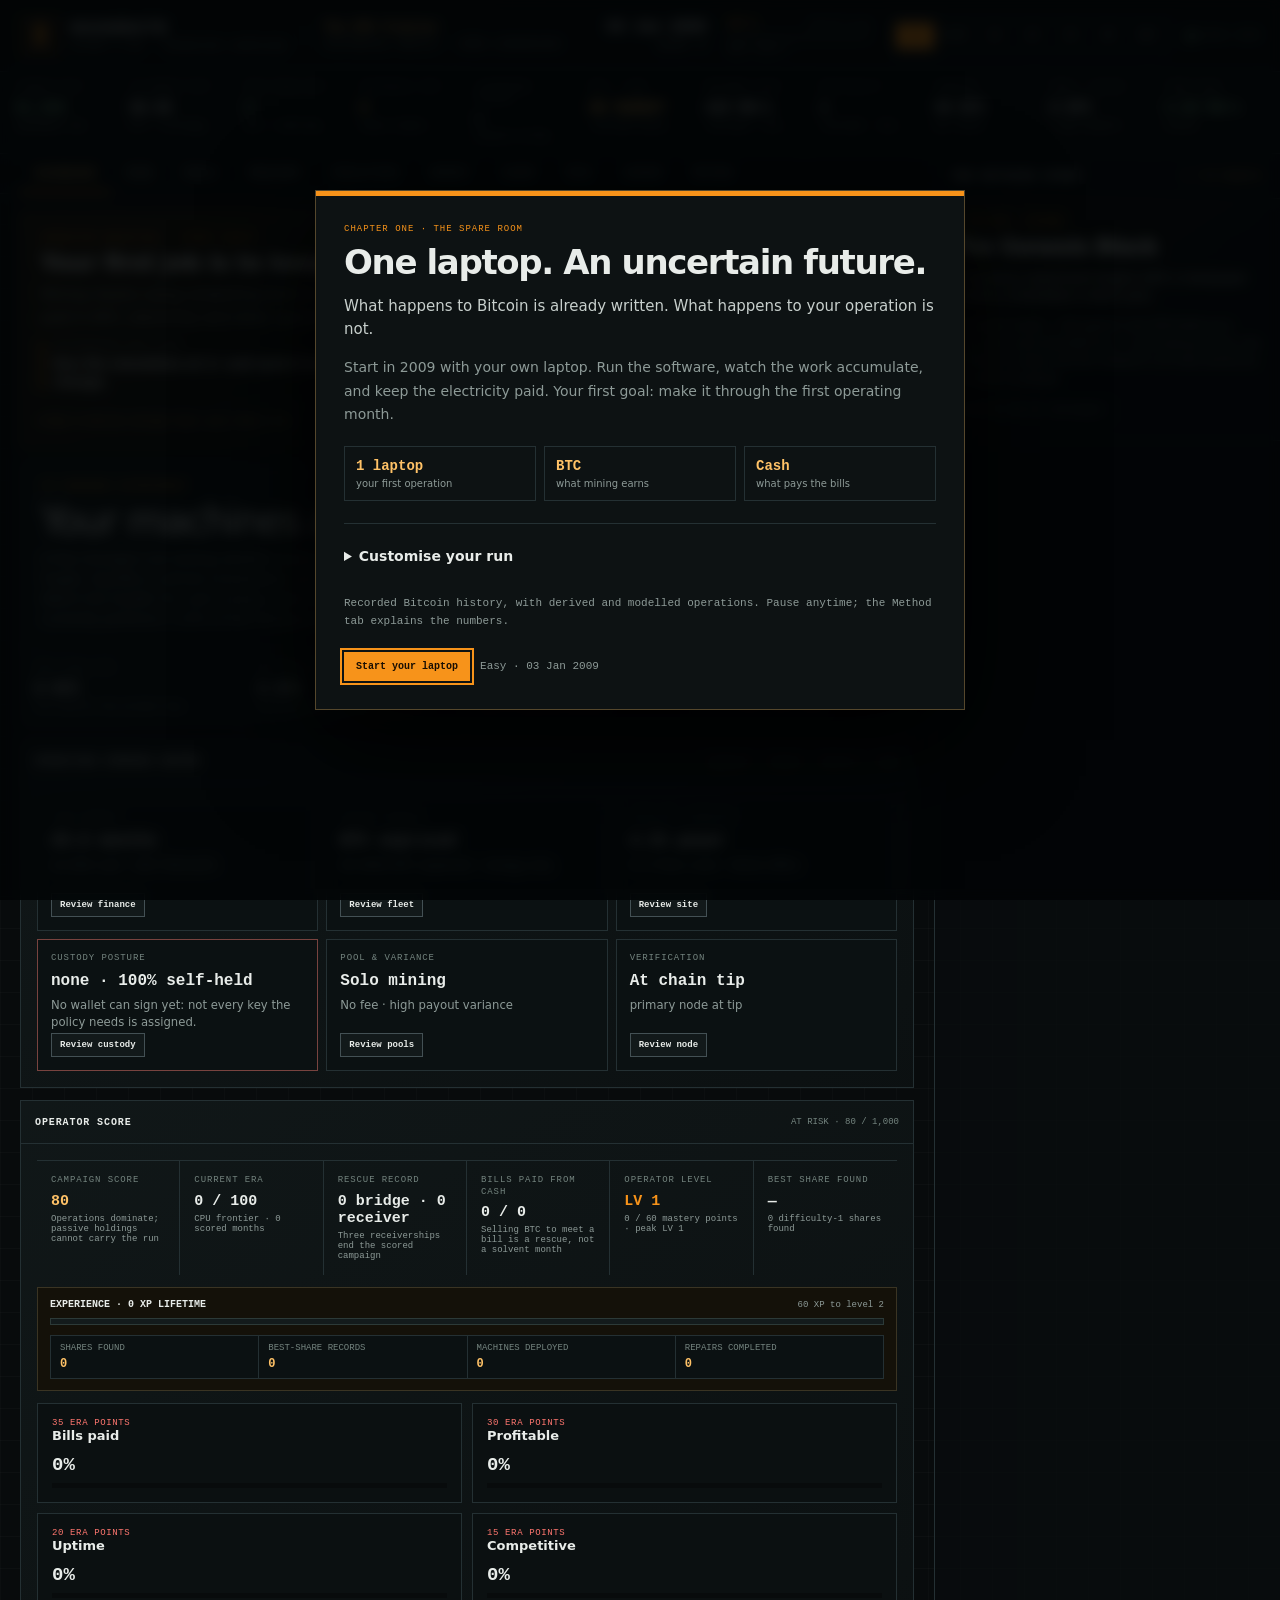
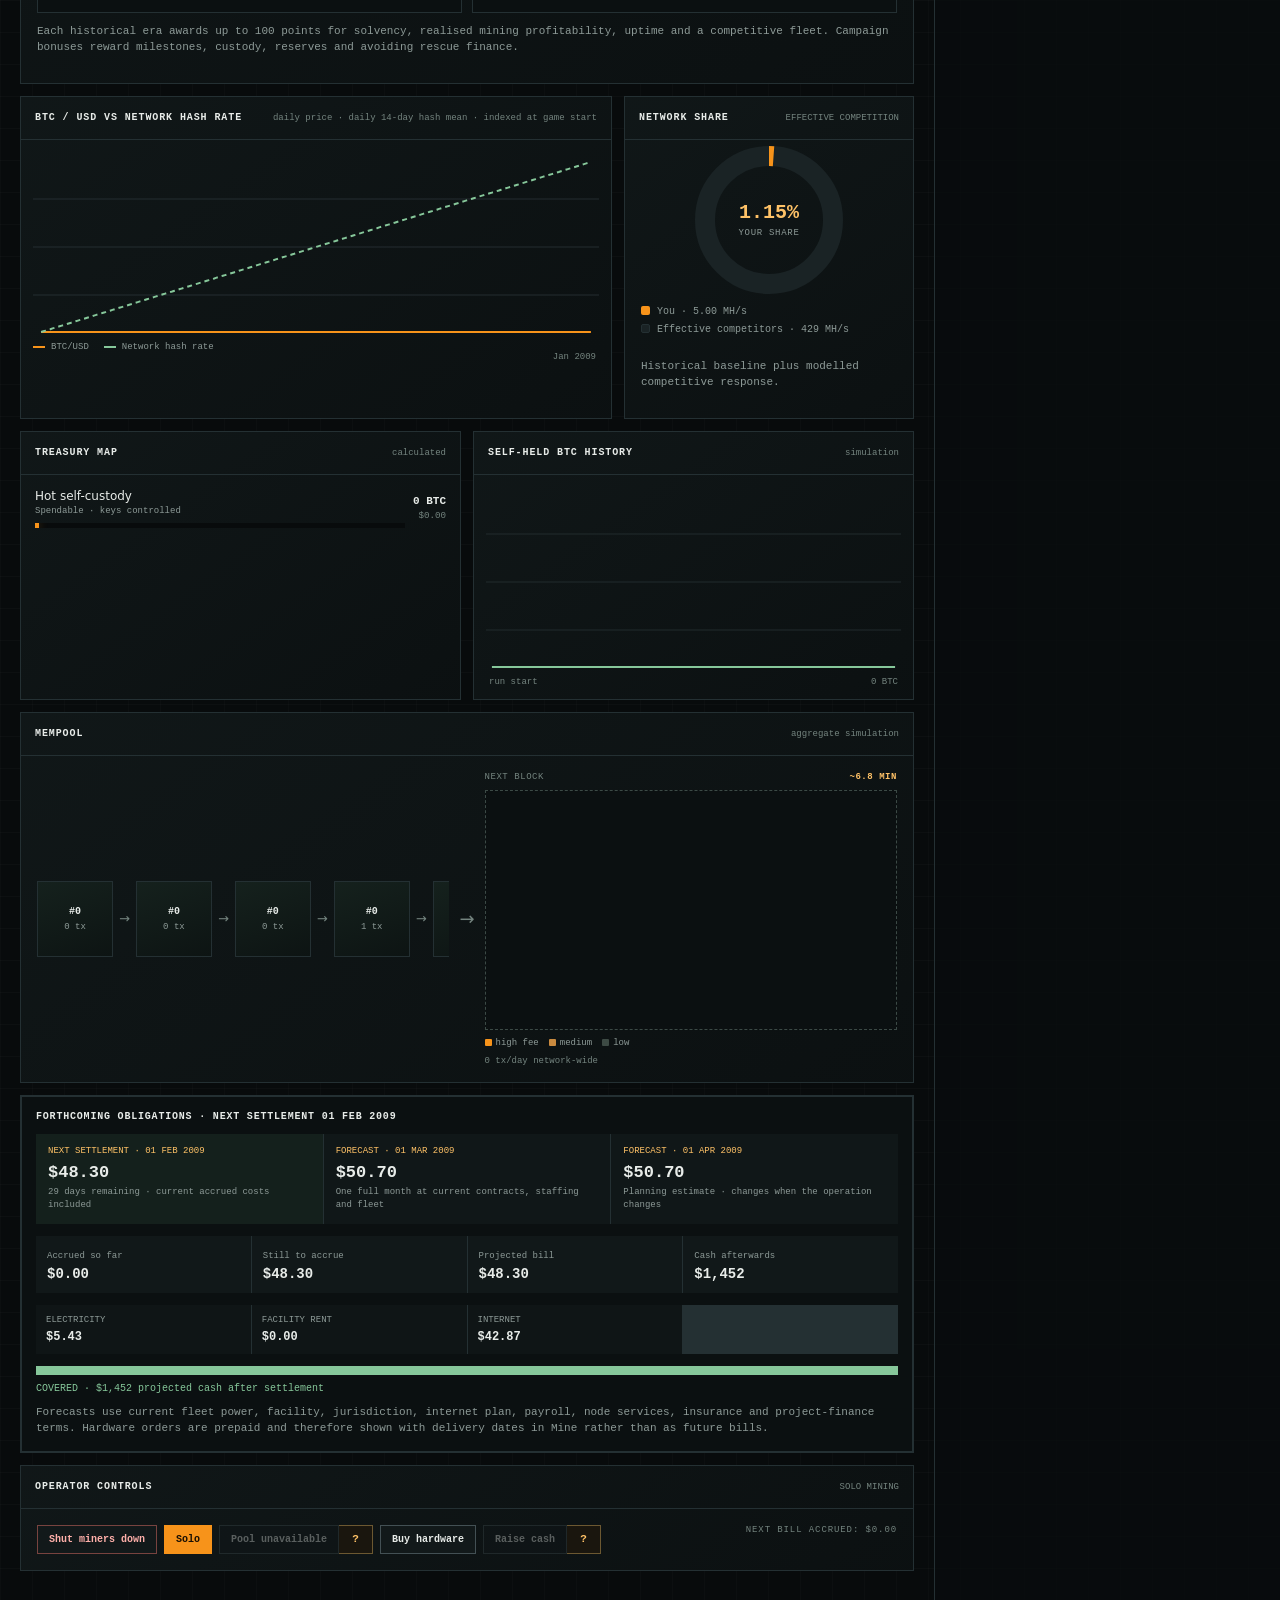
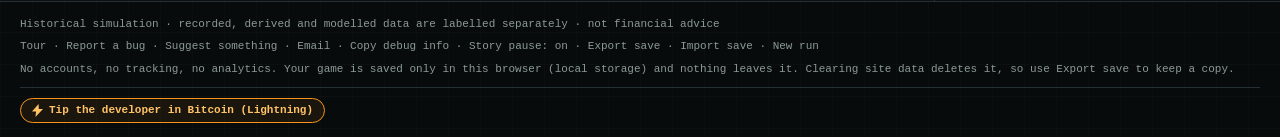
==== index.html @ 5e7b5d86 "A home office that looks like one in the 3D floor (2.28) The Home office is dressed as a spare room " ====
<!doctype html>
<html lang="en">
<head>
  <meta charset="utf-8">
  <meta name="viewport" content="width=device-width,initial-scale=1">
  <meta name="theme-color" content="#090c0d">
  <meta name="description" content="Hashrate Alpha 2.28: a game-first history of Bitcoin mining, markets, custody and geopolitics from the Genesis Block to today.">
  <link rel="icon" type="image/svg+xml" sizes="any" href="favicon.svg">
  <link rel="apple-touch-icon" href="apple-touch-icon.png">
  <meta property="og:type" content="website">
  <meta property="og:title" content="Hashrate: a game-first history of Bitcoin mining">
  <meta property="og:description" content="Run a mine from the Genesis Block to today, with recorded price, hash rate and difficulty. Free, in your browser, no account.">
  <meta property="og:url" content="https://mja1337.github.io/hashrate-game/">
  <meta property="og:image" content="https://mja1337.github.io/hashrate-game/og.png">
  <meta property="og:image:width" content="1200">
  <meta property="og:image:height" content="630">
  <meta name="twitter:card" content="summary_large_image">
  <title>Hashrate Alpha 2.28 — Genesis to Now</title>
  <link rel="stylesheet" href="src/styles/app.css?v=2.28">
</head>
<body>
  <div id="app"></div>
  <script src="src/app/recovery.js?v=2.28"></script>
  <script src="historical-data.js?v=2.28"></script>
  <script src="src/config/timeline.js?v=2.28"></script>
  <script src="src/data/network.js?v=2.28"></script>
  <script src="src/data/rivals.js?v=2.28"></script>
  <script src="src/data/hardware.js?v=2.28"></script>
  <script src="src/data/operations.js?v=2.28"></script>
  <script src="src/data/progression.js?v=2.28"></script>
  <script src="src/data/content.js?v=2.28"></script>
  <script src="src/data/events.js?v=2.28"></script>
  <script src="src/data/custody.js?v=2.28"></script>
  <script src="src/data/glossary.js?v=2.28"></script>
  <script src="src/engine/history.js?v=2.28"></script>
  <script src="src/engine/immersion.js?v=2.28"></script>
  <script src="src/engine/connectivity.js?v=2.28"></script>
  <script src="src/engine/thermal.js?v=2.28"></script>
  <script src="src/engine/fleet-ops.js?v=2.28"></script>
  <script src="src/engine/secondary.js?v=2.28"></script>
  <script src="src/engine/nodes.js?v=2.28"></script>
  <script src="src/engine/operator.js?v=2.28"></script>
  <script src="src/engine/render-queue.js?v=2.28"></script>
  <script src="src/engine/save-guard.js?v=2.28"></script>
  <script src="src/engine/simulation.js?v=2.28"></script>
  <script src="src/engine/event-effects.js?v=2.28"></script>
  <script src="src/engine/settlement.js?v=2.28"></script>
  <script src="src/engine/custody.js?v=2.28"></script>
  <script src="src/engine/payouts.js?v=2.28"></script>
  <script src="src/engine/signing.js?v=2.28"></script>
  <script src="src/engine/treasury.js?v=2.28"></script>
  <script src="src/engine/losses.js?v=2.28"></script>
  <script src="src/engine/places.js?v=2.28"></script>
  <script src="src/engine/hotkey.js?v=2.28"></script>
  <script src="src/engine/keyholders.js?v=2.28"></script>
  <script src="src/engine/credit.js?v=2.28"></script>
  <script src="src/engine/lending.js?v=2.28"></script>
  <script src="src/engine/facilities.js?v=2.28"></script>
  <script src="src/engine/maintenance.js?v=2.28"></script>
  <script src="src/engine/pools.js?v=2.28"></script>
  <script src="src/engine/actions.js?v=2.28"></script>
  <script src="src/ui/transaction-preview.js?v=2.28"></script>
  <script src="src/engine/recap.js?v=2.28"></script>
  <script src="src/ui/notify.js?v=2.28"></script>
  <script src="src/ui/presentation.js?v=2.28"></script>
  <script src="src/ui/art.js?v=2.28"></script>
  <script src="src/ui/disaster-art.js?v=2.28"></script>
  <script src="src/ui/tabs/dashboard.js?v=2.28"></script>
  <script src="src/ui/tabs/pools.js?v=2.28"></script>
  <script src="src/ui/tabs/mine.js?v=2.28"></script>
  <script src="src/ui/tabs/ledger.js?v=2.28"></script>
  <script src="src/ui/tabs/market.js?v=2.28"></script>
  <script src="src/ui/tabs/operations.js?v=2.28"></script>
  <script src="src/ui/tabs/treasury.js?v=2.28"></script>
  <script src="src/ui/tour.js?v=2.28"></script>
  <script src="src/ui/tabs/method-chapters-fleet.js?v=2.28"></script>
  <script src="src/ui/tabs/method-chapters.js?v=2.28"></script>
  <script src="src/ui/tabs/tech.js?v=2.28"></script>
  <script src="src/ui/tabs/method.js?v=2.28"></script>
  <script src="src/ui/enhance/repair-bench.js?v=2.28"></script>
  <script src="src/ui/enhance/mine-power.js?v=2.28"></script>
  <script src="src/ui/enhance/mine-market.js?v=2.28"></script>
  <script src="src/ui/enhance/servicing.js?v=2.28"></script>
  <script src="src/ui/enhance/price-chart.js?v=2.28"></script>
  <script src="src/ui/floor3d/mount.js?v=2.28"></script>
  <script src="src/ui/enhance/keys.js?v=2.28"></script>
  <script src="src/ui/enhance/custody.js?v=2.28"></script>
  <script src="src/ui/enhance/custody-order.js?v=2.28"></script>
  <script src="src/ui/enhance/treasury.js?v=2.28"></script>
  <script src="src/ui/enhance/settlement.js?v=2.28"></script>
  <script src="src/ui/enhance/places.js?v=2.28"></script>
  <script src="src/ui/enhance/people.js?v=2.28"></script>
  <script src="src/ui/enhance/hotkey.js?v=2.28"></script>
  <script src="src/ui/enhance/counterparties.js?v=2.28"></script>
  <script src="src/ui/enhance/operations.js?v=2.28"></script>
  <script src="src/ui/live.js?v=2.28"></script>
  <script src="src/ui/footer.js?v=2.28"></script>
  <script src="src/ui/render.js?v=2.28"></script>
  <script src="src/app/events.js?v=2.28"></script>
  <script src="src/app/bootstrap.js?v=2.28"></script>
</body>
</html>
---- src/styles/app.css ----
:root {
  --bg:#080b0c; --panel:#0d1213; --panel2:#111819; --line:#243033;
  --text:#e8ece9; --muted:#8d9a97; --dim:#74847f; --orange:#f7931a;
  --orange2:#ffc267; --green:#86c79a; --red:#ff766f; --blue:#77a9c9;
  --mono:ui-monospace,SFMono-Regular,Menlo,Monaco,Consolas,"Liberation Mono",monospace;
  --sans:Inter,ui-sans-serif,system-ui,-apple-system,BlinkMacSystemFont,"Segoe UI",sans-serif;
}
*{box-sizing:border-box} html{background:var(--bg);color:var(--text);scroll-behavior:smooth}
body{margin:0;min-width:320px;background:
  radial-gradient(circle at 18% -5%,rgba(247,147,26,.10),transparent 29rem),
  linear-gradient(rgba(255,255,255,.018) 1px,transparent 1px),
  linear-gradient(90deg,rgba(255,255,255,.014) 1px,transparent 1px),var(--bg);
  background-size:auto,32px 32px,32px 32px,auto;font-family:var(--sans);font-size:14px}
button,input,select{font:inherit} button{color:inherit} a{color:inherit}
button:focus-visible,a:focus-visible{outline:2px solid var(--orange);outline-offset:2px}
.app{min-height:100vh;display:flex;flex-direction:column}
.topbar{min-height:var(--topbar-h);padding:12px 20px;border-bottom:1px solid var(--line);display:flex;align-items:center;gap:18px;background:rgba(8,11,12,.94);position:sticky;top:0;z-index:20;backdrop-filter:blur(12px)}
.brand{display:flex;align-items:center;gap:11px;min-width:246px}.coin{width:40px;height:40px;border:1px solid #5d411f;background:#17120b;color:var(--orange);display:grid;place-items:center;font:700 25px var(--mono);box-shadow:inset 0 0 18px rgba(247,147,26,.1)}
.brand-name{font:700 17px/1 var(--mono);letter-spacing:.12em}.brand-sub{margin-top:5px;color:var(--muted);font:10px/1 var(--mono);letter-spacing:.12em;text-transform:uppercase}
.era-chip{border-left:1px solid var(--line);padding-left:18px;margin-right:auto}.era-chip strong{display:block;font:600 12px var(--mono);color:var(--orange2)}.era-chip span{display:block;color:var(--muted);font:10px var(--mono);margin-top:4px;text-transform:uppercase;letter-spacing:.08em}
.clock{font-family:var(--mono);text-align:right}.clock strong{display:block;font-size:15px}.clock span{font-size:10px;color:var(--muted)}
.speeds{display:flex;border:1px solid var(--line);padding:3px;background:#080b0c}.speed{border:0;background:transparent;padding:7px 9px;min-width:38px;color:var(--muted);font:600 10px var(--mono);cursor:pointer}.speed:hover{color:var(--text);background:#161d1e}.speed.active{background:var(--orange);color:#160d03}
.save-state{display:flex;align-items:center;gap:6px;color:var(--dim);font:10px var(--mono);white-space:nowrap}.save-dot{width:6px;height:6px;border-radius:50%;background:var(--green);box-shadow:0 0 8px var(--green)}
.save-state.save-failing{display:flex;color:var(--red);font-weight:700}.save-failing .save-dot{background:var(--red);box-shadow:0 0 8px var(--red)}
.mobile-menu-button,.mobile-pause-button,.mobile-nav{display:none}
.ticker{display:grid;grid-template-columns:repeat(14,minmax(115px,1fr));border-bottom:1px solid var(--line);background:#090d0e;overflow:auto}.tick{min-width:115px;overflow:hidden;padding:11px 15px;border-right:1px solid var(--line)}.tick:last-child{border:0}.label{font:9px/1.25 var(--mono);letter-spacing:.1em;text-transform:uppercase;color:var(--dim)}.value{margin-top:6px;overflow:hidden;text-overflow:ellipsis;font:600 14px/1.2 var(--mono);white-space:nowrap}.value.orange{color:var(--orange2)}.value.green{color:var(--green)}.value.dim{color:var(--dim)}.subvalue{margin-top:4px;overflow:hidden;text-overflow:ellipsis;white-space:nowrap;font:9px var(--mono);color:var(--muted)}
.status-banner{margin:14px 20px 0;border:1px solid #78433f;background:#211312;padding:11px 14px;display:flex;align-items:center;gap:12px;color:#ffd6d2}.status-banner strong{font:700 11px var(--mono);text-transform:uppercase}.status-banner span{color:#cfa5a1;font-size:12px}.status-banner .push{margin-left:auto}
.settlement-sale-banner,.forecast-warning-banner{border-color:#6d5024;background:#211a10;color:#ffe2b8}.settlement-sale-banner span{color:#d3ac78}
.exposure-warning-banner{border-color:#8a6420;background:#241c0d;color:#ffdca8}.exposure-warning-banner span{color:#cfa863}
.shopping-banner{margin:0 0 12px;border:1px solid #6f5a31;background:#18140c;padding:10px 12px;display:flex;gap:10px;align-items:center;color:#f8d8a4;font:10px var(--mono)}.shopping-banner b{text-transform:uppercase;color:var(--orange2)}.shopping-banner span{color:#baa982}
.shell{display:grid;grid-template-columns:minmax(0,1fr) 345px;gap:0;flex:1}.main{min-width:0;border-right:1px solid var(--line)}
/* The tab row sits below the sticky topbar rather than inside it, and used to scroll away
   with the page. On a Mine tab that runs to nearly twelve screens that meant the tabs were
   off-screen for most of the page and you had to scroll back to the top to change tab at
   all — the reason Mine felt worse than every other tab. Sticking it under the topbar keeps
   navigation reachable from anywhere. --topbar-h tracks the topbar's own min-height so the
   two cannot drift apart. */
:root{--topbar-h:72px}
@media(max-width:900px){.tabs{top:0}}
.tabs{display:flex;align-items:center;padding:0 20px;border-bottom:1px solid var(--line);overflow-x:auto;background:rgba(9,13,14,.92);position:sticky;top:var(--topbar-h);z-index:19;backdrop-filter:blur(12px)}.tab{border:0;border-bottom:2px solid transparent;background:none;padding:14px 15px 12px;color:var(--muted);font:600 10px var(--mono);text-transform:uppercase;letter-spacing:.08em;cursor:pointer;white-space:nowrap}.tab:hover{color:var(--text)}.tab.active{color:var(--orange2);border-color:var(--orange)}.tab-note{margin-left:auto;color:var(--dim);font:9px var(--mono);white-space:nowrap;padding-left:20px}
.content{padding:18px 20px 30px}.grid{display:grid;grid-template-columns:repeat(12,minmax(0,1fr));gap:12px}.span-12{grid-column:span 12}.span-8{grid-column:span 8}.span-7{grid-column:span 7}.span-6{grid-column:span 6}.span-5{grid-column:span 5}.span-4{grid-column:span 4}.span-3{grid-column:span 3}
.card{background:linear-gradient(145deg,rgba(17,24,25,.96),rgba(12,17,18,.96));border:1px solid var(--line);min-width:0}.card.locked{opacity:.55}.dim{color:var(--dim)}.card-pad{padding:16px}.card-head{padding:12px 14px;border-bottom:1px solid var(--line);display:flex;align-items:center;gap:10px;min-height:43px}.card-head h2,.card-head h3{margin:0;font:600 10px var(--mono);letter-spacing:.09em;text-transform:uppercase}.card-head .meta{margin-left:auto;color:var(--dim);font:9px var(--mono)}
.hero{padding:20px;display:grid;grid-template-columns:minmax(0,1fr) auto;gap:20px;align-items:end;position:relative;overflow:hidden}.hero:after{content:"₿";position:absolute;right:18%;top:-55px;font:700 180px/1 var(--mono);color:rgba(247,147,26,.025);pointer-events:none}.hero-kicker{font:10px var(--mono);text-transform:uppercase;letter-spacing:.1em;color:var(--orange)}.hero h1{font:500 clamp(25px,3vw,43px)/1.03 var(--sans);letter-spacing:-.04em;margin:9px 0 8px}.hero p{max-width:660px;color:var(--muted);line-height:1.55;margin:0;font-size:13px}.hero-stat{text-align:right;position:relative;z-index:1}.hero-stat strong{font:600 clamp(24px,3vw,36px) var(--mono);color:var(--green)}.hero-stat span{display:block;color:var(--muted);font:9px var(--mono);margin-top:5px;text-transform:uppercase}
/* Auto-fit rather than a fixed four: these strips carry four, five and now six tiles, and a
   hard column count either wrapped one orphan onto its own row or forced the tile list to be
   truncated to fit. */
.metric-row{display:grid;grid-template-columns:repeat(auto-fit,minmax(118px,1fr));border-top:1px solid var(--line)}.metric{padding:14px;border-right:1px solid var(--line)}.metric:last-child{border:0}.metric strong{display:block;margin-top:6px;font:600 15px var(--mono)}.metric small{display:block;margin-top:4px;color:var(--muted);font:9px var(--mono)}
.source-tag{display:inline-flex;align-items:center;gap:5px;color:var(--dim);font:9px var(--mono);letter-spacing:.06em;text-transform:uppercase}.source-tag:before{content:"";width:5px;height:5px;border-radius:50%;background:currentColor}.source-tag.recorded{color:var(--green)}.source-tag.derived{color:var(--blue)}.source-tag.modelled{color:#b99a74}
.chart-wrap{padding:12px 12px 8px}.chart{width:100%;height:190px;display:block;overflow:visible}.chart .gridline{stroke:#263033;stroke-width:1}.chart .line{fill:none;stroke-width:2;vector-effect:non-scaling-stroke}.chart .area{opacity:.09}.chart-labels{display:flex;justify-content:space-between;color:var(--dim);font:9px var(--mono);padding:0 3px 4px}.chart-labels.end{justify-content:flex-end}.chart-legend{display:flex;gap:15px;align-items:center}.legend{display:flex;gap:6px;align-items:center;font:9px var(--mono);color:var(--muted)}.legend:before{content:"";width:12px;height:2px;background:var(--legend)}
.balance-list{padding:4px 14px 12px}.balance-row{padding:10px 0;border-bottom:1px solid rgba(36,48,51,.65);display:grid;grid-template-columns:1fr auto;gap:8px;align-items:center}.balance-row:last-child{border:0}.balance-name{font-size:12px}.balance-name small{display:block;color:var(--muted);font:9px var(--mono);margin-top:3px}.balance-num{text-align:right;font:600 11px var(--mono)}.balance-num small{display:block;color:var(--dim);font-weight:400;margin-top:3px}
.bar{height:5px;background:#080b0c;margin-top:7px;position:relative;overflow:hidden}.bar i{position:absolute;inset:0 auto 0 0;background:var(--bar,var(--orange));width:var(--w);box-shadow:0 0 8px color-mix(in srgb,var(--bar,var(--orange)) 45%,transparent)}
.feed{padding:4px 14px 10px}.feed-row{display:grid;grid-template-columns:66px 1fr auto;gap:10px;padding:9px 0;border-bottom:1px solid rgba(36,48,51,.55);font:10px var(--mono);align-items:center}.feed-row:last-child{border:0}.feed-time{color:var(--dim)}.feed-main{color:var(--muted)}.feed-main b{color:var(--text);font-weight:500}.feed-amount{color:var(--green);text-align:right}
.donut-wrap{display:flex;flex-direction:column;align-items:center;gap:12px;padding-top:6px}.donut-value{font:600 20px var(--mono);fill:var(--orange2)}.donut-label{font:9px var(--mono);fill:var(--muted);text-transform:uppercase;letter-spacing:.08em}.pie-legend{display:flex;flex-direction:column;gap:7px;font:10px var(--mono);color:var(--muted);width:100%}.pie-legend .sw{display:inline-block;width:9px;height:9px;border-radius:2px;margin-right:7px;vertical-align:-1px}
.mempool-viz{display:flex;align-items:stretch;gap:10px;flex-wrap:wrap;min-width:0;max-width:100%}.mp-chain{display:flex;align-items:center;gap:6px;flex:1 1 340px;min-width:0;max-width:100%;overflow-x:auto;padding:2px 0}.mp-block{flex:0 0 auto;width:76px;height:76px;border:1px solid var(--line);background:linear-gradient(160deg,#15211d,#0d1413);display:flex;flex-direction:column;align-items:center;justify-content:center;gap:5px;font:9px var(--mono);color:var(--muted)}.mp-block.latest{border-color:var(--green);box-shadow:0 0 14px rgba(134,199,154,.18)}.mp-block-h{color:var(--text);font-weight:600;font-size:10px}.mp-arrow{color:var(--dim);font-size:13px;flex:0 0 auto}.mp-arrow.big{font-size:18px;align-self:center}.mp-next{flex:1 1 340px;min-width:260px;max-width:520px;display:flex;flex-direction:column;gap:8px}.mp-next-label{font:9px var(--mono);color:var(--dim);display:flex;justify-content:space-between;text-transform:uppercase;letter-spacing:.06em}.mp-next-label b{color:var(--orange2);font-weight:600}.mp-mosaic{display:grid;grid-template-columns:repeat(18,minmax(0,1fr));grid-auto-flow:dense;gap:2px;border:1px dashed #3c4a46;padding:6px;background:#0b1011;min-width:0;height:240px;overflow:hidden;align-content:start}.mp-cell{aspect-ratio:1;background:#3d4a44;transition:background .4s}.mp-cell.sz2{grid-column:span 2;grid-row:span 2}.mp-cell.sz3{grid-column:span 3;grid-row:span 3}.mp-cell.hi{background:var(--orange)}.mp-cell.mid{background:#c98a3f}.mp-cell.lo{background:#3d4a44}.mp-legend2{display:flex;gap:10px;font:9px var(--mono);color:var(--muted);align-items:center;flex-wrap:wrap}.mp-legend2 .dot{width:7px;height:7px;display:inline-block;margin-right:4px;border-radius:1px;vertical-align:-1px}.mp-legend2 .dot.hi{background:var(--orange)}.mp-legend2 .dot.mid{background:#c98a3f}.mp-legend2 .dot.lo{background:#3d4a44}.mp-count{font:9px var(--mono);color:var(--dim)}
@keyframes faucetShrink{from{width:100%}to{width:0%}}.faucet-pop{position:fixed;left:18px;bottom:18px;z-index:71;width:min(320px,calc(100vw - 36px));border:1px solid #6b4a1f;background:#15120b;box-shadow:0 16px 40px #000;overflow:hidden}.faucet-bar{height:3px;background:var(--orange);animation:faucetShrink 6.5s linear forwards}.faucet-body{padding:13px 14px}.faucet-body b{font:600 10px var(--mono);text-transform:uppercase;letter-spacing:.06em;color:var(--orange2);display:block}.faucet-body span{display:block;color:var(--muted);font-size:11px;margin-top:6px;line-height:1.5}
.intro-steps{display:flex;gap:6px;margin:2px 0 4px}.intro-dot{width:6px;height:6px;border-radius:50%;background:var(--line)}.intro-dot.active{background:var(--orange)}
.action{border:1px solid #435054;background:#12191a;padding:8px 11px;font:600 10px var(--mono);cursor:pointer;transition:.15s}.action:hover:not(:disabled){border-color:#73817d;background:#182122}.action.primary{background:var(--orange);border-color:var(--orange);color:#180e03}.action.primary:hover:not(:disabled){background:#ffad45}.action.danger{border-color:#78433f;color:#ffb0aa}.action:disabled{opacity:.35;cursor:not-allowed}.action.small{padding:6px 8px;font-size:9px}.actions{display:flex;gap:7px;flex-wrap:wrap}.push{margin-left:auto}
.action.power-pending{opacity:1!important;color:#fff}.action.power-pending.to-on{animation:power-warm 1s linear forwards}.action.power-pending.to-off{animation:power-cool 1s linear forwards}
@keyframes power-warm{0%{background:#5c1a18;border-color:var(--red)}100%{background:#16241c;border-color:var(--green)}}
@keyframes power-cool{0%{background:#16241c;border-color:var(--green)}100%{background:#5c1a18;border-color:var(--red)}}
.catalog{display:grid;grid-template-columns:repeat(3,minmax(0,1fr));gap:10px}.item{border:1px solid var(--line);background:#0b1011;padding:14px;display:flex;flex-direction:column;min-height:220px}.item.owned{border-color:#5e512f;box-shadow:inset 0 0 24px rgba(247,147,26,.04)}.item.locked{opacity:.55}.item-top{display:flex;align-items:start;gap:10px}.era{font:700 9px var(--mono);padding:4px 5px;border:1px solid #51421f;color:var(--orange2)}.item h3{font-size:14px;margin:12px 0 3px}.item-maker{font:9px var(--mono);color:var(--dim)}.item p{color:var(--muted);font-size:11px;line-height:1.5;margin:10px 0 13px;flex:1}.specs{display:grid;grid-template-columns:repeat(3,1fr);gap:5px;margin-bottom:12px}.spec{background:#111819;padding:7px}.spec span{display:block;color:var(--dim);font:9px var(--mono);text-transform:uppercase}.spec b{display:block;margin-top:4px;font:600 10px var(--mono)}.item-foot{display:flex;align-items:center;gap:6px}.price{font:600 12px var(--mono);margin-right:auto}.price small{display:block;margin-top:3px;color:var(--muted);font:9px var(--mono);font-weight:400}.owned-count{color:var(--orange2);font:10px var(--mono)}.purchase-channel{display:flex;flex-direction:column;gap:3px;margin:-2px 0 9px;padding:7px 9px;border:1px solid var(--line);border-left:3px solid var(--green);background:#0b1112}
.purchase-channel.secondary{border-left-color:var(--orange)}
.purchase-channel b{color:var(--text);font:600 9px var(--mono);text-transform:uppercase;letter-spacing:.06em}
.purchase-channel.secondary b{color:var(--orange2)}
.purchase-channel span{color:var(--muted);font:9px/1.5 var(--mono)}
.purchase-capacity{margin:0 0 12px;border:1px solid var(--line);background:#0e1516;padding:10px}.purchase-capacity.limited{border-color:#6f5a31;background:#17130d}.purchase-capacity.blocked{border-color:#78433f;background:#191110}.purchase-capacity-head{display:flex;gap:8px;align-items:flex-start}.purchase-capacity-head b{font:600 9px/1.4 var(--mono);color:var(--green);text-transform:uppercase}.purchase-capacity.limited .purchase-capacity-head b{color:var(--orange2)}.purchase-capacity.blocked .purchase-capacity-head b{color:var(--red)}.purchase-capacity-head small{margin-left:auto;color:var(--muted);font:9px/1.35 var(--mono);text-align:right}.purchase-limits{display:grid;grid-template-columns:repeat(3,minmax(0,1fr));gap:1px;background:var(--line);margin-top:8px}.purchase-limits span{background:#101718;padding:7px;color:var(--dim);font:9px var(--mono);text-transform:uppercase}.purchase-limits strong{display:block;margin-top:4px;color:var(--text);font:600 9px/1.35 var(--mono);text-transform:none}.purchase-capacity-note{display:block;margin-top:7px;color:var(--muted);font:9px/1.45 var(--mono)}.purchase-capacity-note .action{margin-top:7px}
.profit-wrap{overflow-x:auto}.profit-table{width:100%;border-collapse:collapse;min-width:890px}.profit-table th,.profit-table td{padding:10px 11px;border-bottom:1px solid var(--line);text-align:right;font:9px/1.35 var(--mono);white-space:nowrap}.profit-table th{color:var(--dim);font-size:9px;text-transform:uppercase;letter-spacing:.06em;background:#0b1011}.profit-table th:first-child,.profit-table td:first-child{text-align:left}.profit-table tr:last-child td{border-bottom:0}.profit-machine b{display:block;color:var(--text);font-size:10px}.profit-machine small{display:block;color:var(--dim);margin-top:3px}.profit-positive{color:var(--green)}.profit-negative{color:var(--red)}.profit-neutral{color:var(--orange2)}.profit-signal{display:inline-block;padding:4px 6px;border:1px solid currentColor;font-size:9px;text-transform:uppercase}.profit-summary{display:grid;grid-template-columns:repeat(4,1fr);border-bottom:1px solid var(--line)}.profit-summary>div{padding:12px;border-right:1px solid var(--line)}.profit-summary>div:last-child{border-right:0}.profit-summary b{display:block;margin-top:5px;font:600 14px var(--mono)}.profit-summary small{display:block;margin-top:4px;color:var(--muted);font:9px var(--mono)}
.activity-filters{display:flex;gap:7px;flex-wrap:wrap}.activity-table{width:100%;border-collapse:collapse;min-width:860px}.activity-table th,.activity-table td{padding:10px 11px;border-bottom:1px solid var(--line);text-align:left;font:9px/1.45 var(--mono);vertical-align:top}.activity-table th{color:var(--dim);font-size:9px;text-transform:uppercase;letter-spacing:.06em;background:#0b1011;position:sticky;top:0}.activity-table td.amount,.activity-table td.balance{text-align:right;white-space:nowrap}.activity-table td.action-name{font-size:10px;color:var(--text)}.activity-table td.action-name small{display:block;color:var(--dim);font-size:9px;margin-top:3px}.activity-kind{display:inline-block;padding:3px 5px;border:1px solid currentColor;font-size:9px;text-transform:uppercase;letter-spacing:.06em;color:var(--muted)}.activity-kind.trade{color:var(--orange2)}.activity-kind.fleet{color:var(--blue)}.activity-kind.finance{color:var(--red)}.activity-kind.reward{color:var(--green)}.activity-kind.custody{color:#b9a4ce}.activity-kind.learning{color:#d8bd72}.activity-kind.milestone{color:var(--orange)}
.starting-capital{margin:16px 0;border:1px solid #6f5a31;background:#12150f;padding:14px}.capital-head,.percent-head{display:flex;align-items:end;justify-content:space-between;gap:12px;margin-bottom:10px}.capital-head span,.percent-head span{font:9px var(--mono);color:var(--dim);letter-spacing:.08em;text-transform:uppercase}.capital-head output{font:700 24px var(--mono);color:var(--orange2)}.difficulty-grid{display:grid;grid-template-columns:repeat(4,minmax(0,1fr));gap:7px}.difficulty-option{min-width:0;border:1px solid var(--line);background:#0d1314;color:var(--text);padding:11px;text-align:left;cursor:pointer}.difficulty-option:hover{border-color:#6f5a31;background:#15140f}.difficulty-option.active{border-color:var(--orange);background:#1b150c;box-shadow:inset 0 0 18px rgba(247,147,26,.08)}.difficulty-option span,.difficulty-option strong,.difficulty-option small{display:block}.difficulty-option span{font:700 9px var(--mono);letter-spacing:.08em;text-transform:uppercase;color:var(--orange2)}.difficulty-option strong{margin-top:7px;font:700 16px var(--mono)}.difficulty-option small{margin-top:6px;color:var(--muted);font:9px/1.4 var(--mono)}.range-input{display:block;width:100%;accent-color:var(--orange);cursor:pointer}.capital-exact,.percent-exact{display:flex;align-items:center;gap:8px;margin-top:10px}.capital-exact label,.percent-exact label{font:10px var(--mono);color:var(--muted);text-transform:uppercase}.capital-exact input,.percent-exact input{width:125px;border:1px solid var(--line);background:#080b0c;color:var(--text);padding:8px 9px;font:600 11px var(--mono)}.capital-exact input:focus,.percent-exact input:focus{outline:2px solid var(--orange);outline-offset:1px}.range-limits{display:flex;justify-content:space-between;margin-top:5px;color:var(--dim);font:9px var(--mono)}
.percent-control{margin:12px 0;padding:10px;border:1px solid var(--line);background:#0e1516}.percent-head{align-items:center;margin-bottom:7px}.percent-head output{font:700 14px var(--mono);color:var(--orange2)}.percent-exact{flex-wrap:wrap;margin-top:7px}.percent-exact input{width:72px}.percent-snaps{display:flex;gap:4px;margin-left:auto}.percent-snap{border:1px solid var(--line);background:#101718;color:var(--muted);padding:5px 6px;font:9px var(--mono);cursor:pointer}.percent-snap:hover,.percent-snap.active{border-color:var(--orange);color:var(--orange2)}.percent-help{display:block;margin-top:7px;color:var(--dim);font:9px/1.4 var(--mono)}
.confirm-exchange{display:grid;grid-template-columns:minmax(0,1fr) 38px minmax(0,1fr);gap:8px;align-items:stretch;margin:18px 0 12px}.confirm-side{border:1px solid var(--line);background:#101718;padding:14px}.confirm-side.receive{border-color:#456b51;background:#0e1711}.confirm-side span{display:block;color:var(--dim);font:9px var(--mono);letter-spacing:.08em;text-transform:uppercase}.confirm-side strong{display:block;margin:8px 0 5px;font:700 16px/1.25 var(--mono);overflow-wrap:anywhere}.confirm-side small{display:block;color:var(--muted);font:9px/1.5 var(--mono)}.confirm-arrow{display:grid;place-items:center;color:var(--orange);font:22px var(--mono)}.confirm-breakdown{display:grid;grid-template-columns:repeat(3,minmax(0,1fr));gap:1px;background:var(--line);border:1px solid var(--line)}.confirm-breakdown>div{background:#0d1314;padding:10px}.confirm-breakdown span{display:block;color:var(--dim);font:9px var(--mono);text-transform:uppercase}.confirm-breakdown b{display:block;margin-top:5px;font:600 10px/1.45 var(--mono)}
.hardware-alert-modal{width:min(780px,100%)}.release-impact{display:grid;grid-template-columns:repeat(4,minmax(0,1fr));gap:1px;background:var(--line);border:1px solid var(--line);margin:16px 0}.release-impact>div{background:#0d1314;padding:11px}.release-impact span{display:block;color:var(--dim);font:9px var(--mono);text-transform:uppercase;letter-spacing:.05em}.release-impact b{display:block;margin-top:6px;font:600 13px var(--mono);color:var(--orange2)}.release-impact small{display:block;margin-top:5px;color:var(--muted);font:9px/1.4 var(--mono)}.demand-callout{border-left:3px solid var(--green);background:#0e1711;padding:12px 14px;margin-top:14px}.demand-callout b{font:600 10px var(--mono);color:var(--green);text-transform:uppercase}.demand-callout p{margin:5px 0 0;font-size:11px}
.venue-grid,.facility-grid,.skill-grid{display:grid;grid-template-columns:repeat(2,minmax(0,1fr));gap:10px}.venue,.facility,.skill{border:1px solid var(--line);background:#0b1011;padding:14px}.venue h3,.facility h3,.skill h3{font-size:13px;margin:0 0 5px}.venue p,.facility p,.skill p{color:var(--muted);font-size:11px;line-height:1.5;margin:8px 0 12px}.risk{font:9px var(--mono);text-transform:uppercase;letter-spacing:.07em}.risk.low{color:var(--green)}.risk.medium{color:var(--orange2)}.risk.high{color:var(--red)}.trade-value{font:600 19px var(--mono);margin:11px 0 4px}.trade-sub{font:9px var(--mono);color:var(--muted);margin-bottom:12px}.facility.active,.venue.active{border-color:#6f5a31}.facility-stats{display:flex;gap:15px;margin:10px 0;color:var(--muted);font:9px var(--mono)}
.exchange-ticket{padding:0}.exchange-ticket-head{display:flex;align-items:center;gap:10px;padding:12px 14px;border-bottom:1px solid var(--line)}.exchange-ticket-mono{width:32px;height:32px;flex:0 0 auto;border-radius:3px;display:flex;align-items:center;justify-content:center;font:700 9px var(--mono);color:#0b1011;background:var(--venue-accent,var(--orange))}.exchange-ticket-head h3{margin:0;font-size:13px;flex:1}.exchange-ticket-quote{display:grid;grid-template-columns:1fr 1fr;border-bottom:1px solid var(--line)}.exchange-ticket-quote div{padding:10px 14px;text-align:center}.exchange-ticket-quote div:first-child{border-right:1px solid var(--line)}.exchange-ticket-quote span{display:block;font:9px var(--mono);color:var(--dim);text-transform:uppercase}.exchange-ticket-quote strong{display:block;margin-top:4px;font:600 15px var(--mono)}.exchange-ticket-quote .bid strong{color:var(--red)}.exchange-ticket-quote .ask strong{color:var(--green)}.exchange-ticket-desc{color:var(--muted);font-size:11px;line-height:1.5;margin:0;padding:10px 14px 0}.exchange-ticket-position{display:flex;justify-content:space-between;padding:8px 14px 12px;color:var(--muted);font:9px var(--mono)}.exchange-ticket-transfer{padding:10px 14px;border-top:1px solid var(--line);border-bottom:1px solid var(--line);background:#0d1314}.exchange-ticket-transfer .actions{margin-top:8px;display:flex;gap:7px}.exchange-ticket-trade{display:grid;grid-template-columns:1fr 1fr;gap:1px;background:var(--line)}.ticket-side{padding:12px 14px;background:#0d1314}.ticket-side.buy{border-top:2px solid var(--green)}.ticket-side.sell{border-top:2px solid var(--red)}.ticket-side h4,.exchange-ticket-transfer h4{margin:0 0 8px;font:600 9px var(--mono);text-transform:uppercase;color:var(--muted)}
@media(max-width:640px){.exchange-ticket-quote,.exchange-ticket-trade{grid-template-columns:1fr}.exchange-ticket-quote div:first-child{border-right:0;border-bottom:1px solid var(--line)}}
.ops-map{display:grid;grid-template-columns:1.35fr .8fr .8fr;gap:1px;background:var(--line);border:1px solid var(--line)}.ops-tile{min-height:160px;background:linear-gradient(145deg,#101718,#0a0f10);padding:14px;position:relative;overflow:hidden}.ops-tile h3{margin:0;color:var(--text);font:600 10px var(--mono);letter-spacing:.08em;text-transform:uppercase}.ops-tile p{margin:6px 0;color:var(--muted);font-size:10px}.ops-building{width:100%;height:100px;display:block;margin-top:4px}.ops-flag{width:68px;height:46px;display:block;margin:20px auto 9px;border:1px solid #53615e}.fleet-racks{width:100%;height:76px;display:block;margin:15px auto 0}.choice-icon{float:right;width:58px;height:42px;margin:0 0 6px 10px;opacity:.92}.choice-icon.building{width:66px;height:50px}.miner-icon{float:right;width:58px;height:44px;margin:0 0 5px 8px}.spare-part-icon{float:right;width:58px;height:44px;margin:0 0 6px 8px}.ops-pulse{fill:var(--orange);animation:opsPulse 1.8s ease-in-out infinite}.miner-online{fill:var(--green);filter:drop-shadow(0 0 3px rgba(134,199,154,.8))}.miner-power-warning{fill:#f4bd4f;stroke:#352a12;stroke-width:1}.miner-hardware-fire{fill:#ef645f;filter:drop-shadow(0 0 2px rgba(239,100,95,.65))}.miner-config-warning{fill:var(--orange2);stroke:#352a12;stroke-width:1}@keyframes opsPulse{50%{opacity:.35}}
.site-command{display:grid;grid-template-columns:1.1fr 1fr;min-height:242px;overflow:hidden;background:linear-gradient(120deg,#10191a,#091011 68%);position:relative}.site-command:after{content:"";position:absolute;inset:0;background:repeating-linear-gradient(90deg,transparent 0 58px,rgba(134,199,154,.035) 59px 60px);pointer-events:none}.site-copy{padding:24px;position:relative;z-index:1}.site-copy h2{font:500 29px/1.05 var(--sans);letter-spacing:-.04em;margin:7px 0}.site-copy p{max-width:430px;color:var(--muted);font-size:12px;line-height:1.55}.site-tags{display:flex;gap:7px;flex-wrap:wrap;margin-top:16px}.site-tags span{border:1px solid var(--line);padding:6px 8px;color:var(--muted);font:9px var(--mono);text-transform:uppercase}.site-illustration{position:relative;display:grid;place-items:center;min-height:230px;border-left:1px solid var(--line);background:radial-gradient(circle at 50% 75%,rgba(247,147,26,.12),transparent 38%)}.site-building{width:min(88%,380px);height:190px;filter:drop-shadow(0 16px 10px rgba(0,0,0,.4));position:relative;z-index:1}.site-flag{position:absolute;right:16px;top:16px;width:72px;height:48px;border:1px solid #53615e;z-index:2}.site-status{position:absolute;left:16px;bottom:15px;font:9px var(--mono);color:var(--green);z-index:2;text-transform:uppercase;letter-spacing:.06em}.site-status.offline{color:var(--red)}.site-bars{position:absolute;right:16px;bottom:14px;width:116px;z-index:2}.site-bar-label{display:flex;justify-content:space-between;color:var(--muted);font:9px var(--mono);margin:5px 0}.site-bar-label b{color:var(--text)}.site-bars .bar{margin-top:2px}.site-caption{position:absolute;right:17px;top:72px;color:var(--dim);font:9px var(--mono);text-transform:uppercase;z-index:2}
.tab-command{display:grid;grid-template-columns:1.05fr .95fr;min-height:205px;overflow:hidden;background:linear-gradient(125deg,#101718,#0a0f10)}.tab-command-copy{padding:22px;position:relative;z-index:1}.tab-command-copy h2{font:500 27px/1.06 var(--sans);letter-spacing:-.035em;margin:7px 0}.tab-command-copy p{color:var(--muted);font-size:12px;line-height:1.55;max-width:460px}.tab-command-art{min-height:205px;position:relative;display:grid;place-items:center;border-left:1px solid var(--line);overflow:hidden;background:radial-gradient(circle at 50% 55%,rgba(134,199,154,.1),transparent 45%)}.tab-command-art:before{content:"";position:absolute;inset:14px;background:repeating-linear-gradient(0deg,transparent 0 23px,rgba(134,199,154,.05) 24px 25px);pointer-events:none}.tab-art{width:min(86%,360px);height:165px;position:relative;z-index:1}.tab-art .glow{fill:var(--orange);filter:drop-shadow(0 0 7px var(--orange))}.tab-command-stats{display:flex;gap:8px;flex-wrap:wrap;margin-top:15px}.tab-command-stats span{padding:6px 8px;border:1px solid var(--line);font:9px var(--mono);color:var(--muted)}.tab-command-stats b{color:var(--text);font-weight:600}
.fleet-actual{position:relative;z-index:1;display:flex;align-items:flex-end;justify-content:center;gap:10px;flex-wrap:wrap;padding:18px;max-width:520px}.fleet-actual-unit{position:relative;border:1px solid #42534f;background:#101819;padding:7px;min-width:92px;box-shadow:0 0 16px rgba(134,199,154,.12),inset 0 0 16px rgba(247,147,26,.035)}.fleet-actual .miner-icon{float:none;width:86px;height:64px;margin:0 auto;display:block;filter:drop-shadow(0 0 9px rgba(247,147,26,.22))}.fleet-actual-unit b{position:absolute;left:3px;top:3px;padding:2px 4px;background:#0a0f10;border:1px solid var(--line);font:9px var(--mono);color:var(--orange2)}.fleet-actual-label{display:block;max-width:94px;margin-top:4px;color:var(--muted);font:9px/1.2 var(--mono);text-align:center;white-space:nowrap;overflow:hidden;text-overflow:ellipsis}.fleet-extra{align-self:center;color:var(--muted);font:10px var(--mono);padding:8px}
.section-pulse{margin-bottom:2px}.section-pulse .metric{min-height:72px}.section-pulse .metric strong{font-size:14px;overflow-wrap:anywhere}
.incident-banner{margin:10px 20px 0;padding:12px 14px;border:1px solid var(--red);background:linear-gradient(90deg,rgba(224,91,82,.18),rgba(224,91,82,.05));display:flex;align-items:center;gap:12px;flex-wrap:wrap}.incident-banner strong{color:var(--red);font:600 11px var(--mono);text-transform:uppercase}.incident-banner span{color:var(--text);font:10px var(--mono)}.incident-banner .action{margin-left:auto}
.exposure-strip{margin-top:14px;padding:12px;border:1px solid var(--line);background:#0b1011}.exposure-strip-head{display:flex;justify-content:space-between;gap:14px;font:9px var(--mono);color:var(--muted);text-transform:uppercase}.exposure-strip-head b{color:var(--text)}.exposure-track{height:13px;display:flex;background:#172022;margin:9px 0 7px;overflow:hidden}.exposure-track i{display:block;height:100%}.exposure-loan{background:var(--orange)}.exposure-arrears{background:var(--red)}.exposure-empty{background:#86c79a;opacity:.35}.exposure-legend{display:flex;gap:12px;flex-wrap:wrap;font:9px var(--mono);color:var(--muted)}.exposure-legend span:before{content:"";display:inline-block;width:8px;height:8px;margin-right:5px;background:var(--legend);vertical-align:-1px}
.tech-trees{display:grid;grid-template-columns:repeat(2,minmax(0,1fr));gap:12px}.tech-tree{border:1px solid var(--line);background:#0b1011;overflow:hidden}.tech-tree-head{padding:13px 15px;border-bottom:1px solid var(--line);display:flex;justify-content:space-between;font:10px var(--mono);text-transform:uppercase;letter-spacing:.08em;color:var(--orange)}.tree-nodes{padding:12px;display:flex;gap:8px;overflow-x:auto;align-items:stretch}.tree-node{position:relative;flex:0 0 168px;padding:12px;border:1px solid #303d3e;background:#101819}.tree-node:not(:last-child):after{content:"→";position:absolute;right:-17px;top:50%;z-index:2;color:var(--orange);font:16px var(--mono)}.tree-node.unlocked{border-color:#4d795b;background:#0d1711}.tree-node.ready{border-color:#6f5a31}.tree-node h3{font-size:12px;margin:4px 0}.tree-node p{min-height:48px;margin:6px 0;color:var(--muted);font-size:10px;line-height:1.45}.tree-node .tree-cost{font:9px var(--mono);color:var(--orange2);margin-bottom:8px}.tree-node .tree-state{font:9px/1.4 var(--mono);color:var(--red);min-height:24px;margin-bottom:8px}.tree-node.unlocked .tree-state{color:var(--green)}
.settlement-forecast{border:1px solid var(--line);background:#0b1011;padding:14px}.settlement-forecast h3{margin:0;font:600 10px var(--mono);letter-spacing:.08em;text-transform:uppercase}.forecast-grid{display:grid;grid-template-columns:repeat(4,1fr);gap:1px;background:var(--line);margin-top:12px}.forecast-grid>div{padding:11px;background:#111819}.forecast-grid b{display:block;margin-top:5px;font:600 14px var(--mono)}.forecast-grid small{display:block;margin-top:4px;color:var(--muted);font:9px var(--mono)}.forecast-bar{height:9px;margin-top:12px;background:#1b2425;overflow:hidden}.forecast-bar i{display:block;height:100%;background:var(--green);width:var(--forecast);box-shadow:0 0 12px var(--green)}.settlement-forecast.tight .forecast-bar i{background:var(--orange)}.settlement-forecast.short .forecast-bar i{background:var(--red)}.forecast-status{margin-top:8px;font:10px var(--mono);color:var(--green)}.settlement-forecast.tight .forecast-status{color:var(--orange2)}.settlement-forecast.short .forecast-status{color:var(--red)}
.obligation-timeline{display:grid;grid-template-columns:repeat(3,minmax(0,1fr));gap:1px;background:var(--line);margin-top:12px}.obligation-stop{background:#101718;padding:12px;position:relative}.obligation-stop:first-child{background:#14201c}.obligation-stop time{display:block;font:9px var(--mono);color:var(--orange2);text-transform:uppercase}.obligation-stop b{display:block;font:600 17px var(--mono);margin:7px 0 4px}.obligation-stop small{display:block;color:var(--muted);font:9px/1.45 var(--mono)}.bill-breakdown{display:grid;grid-template-columns:repeat(4,minmax(0,1fr));gap:1px;background:var(--line);margin-top:12px}.bill-line{background:#0f1516;padding:10px}.bill-line span{display:block;color:var(--muted);font:9px var(--mono);text-transform:uppercase}.bill-line b{display:block;margin-top:5px;font:600 12px var(--mono)}.plan-stats{display:flex;gap:12px;flex-wrap:wrap;margin:9px 0;color:var(--muted);font:9px var(--mono)}
.skill-grid{grid-template-columns:repeat(4,minmax(0,1fr))}.skill{min-height:175px}.skill.unlocked{border-color:#4d795b;background:#0d1711}.skill-branch{font:9px var(--mono);color:var(--orange);text-transform:uppercase;letter-spacing:.08em}.skill-lock{margin-top:auto}.skill p{min-height:48px}.skill-reason{min-height:28px;margin:7px 0 8px;color:var(--red);font:9px/1.45 var(--mono)}.skill.unlocked .skill-reason{color:var(--green)}.points{font:600 26px var(--mono);color:var(--orange2)}
.method{max-width:840px}.method h2{font-size:28px;letter-spacing:-.03em;margin:0 0 12px}.method h3{font:600 11px var(--mono);text-transform:uppercase;letter-spacing:.08em;margin:24px 0 9px;color:var(--orange2)}.method p,.method li{color:var(--muted);line-height:1.65}.method table{border-collapse:collapse;width:100%;margin:12px 0}.method th,.method td{text-align:left;padding:10px;border:1px solid var(--line);font-size:11px}.method th{font:600 9px var(--mono);text-transform:uppercase;color:var(--dim)}
.sidebar{background:rgba(9,13,14,.75);min-width:0}.story-head{padding:16px;border-bottom:1px solid var(--line);display:flex;align-items:center}.story-head h2{font:600 11px var(--mono);margin:0;text-transform:uppercase;letter-spacing:.1em}.story-count{margin-left:auto;color:var(--orange2);font:9px var(--mono)}
.story-feature{padding:18px 16px;border-bottom:1px solid var(--line);background:linear-gradient(145deg,rgba(247,147,26,.07),transparent 60%)}.story-date{font:9px var(--mono);color:var(--orange);text-transform:uppercase}.story-feature h3{font-size:21px;line-height:1.12;letter-spacing:-.025em;margin:9px 0}.story-feature .dek{font-size:12px;line-height:1.55;color:#bcc5c2}.story-feature p{font-size:11px;line-height:1.6;color:var(--muted)}.story-source{margin-top:10px}.story-source a{display:inline-block;color:var(--muted);font:9px var(--mono);text-decoration:none;border:1px solid var(--line);padding:6px 8px}.story-source a:hover{color:var(--text);border-color:var(--line-strong)}.pool-summary{display:grid;grid-template-columns:repeat(3,1fr);gap:1px;background:var(--line);margin-bottom:16px}.pool-summary>div{background:var(--panel);padding:12px}.pool-summary strong{display:block;font:16px var(--mono);color:var(--text)}.pool-summary span{display:block;margin-top:4px;font:9px var(--mono);color:var(--dim);text-transform:uppercase}.pool-bars{display:grid;grid-template-columns:repeat(2,minmax(0,1fr));gap:10px 18px}.pool-row{padding:8px 0}.pool-row-head{display:flex;justify-content:space-between;font:10px var(--mono);color:var(--muted)}.pool-row-head b{color:var(--text)}.pool-track{height:6px;background:#151d1e;margin:6px 0 4px;overflow:hidden}.pool-track i{display:block;height:100%;background:var(--orange)}.pool-row small{font:9px var(--mono);color:var(--dim)}
.story-list{padding:4px 16px 20px}.story-item{padding:13px 0;border-bottom:1px solid rgba(36,48,51,.7);cursor:pointer}.story-item:hover h4{color:var(--orange2)}.story-item time{font:9px var(--mono);color:var(--dim)}.story-item h4{font-size:12px;line-height:1.35;margin:5px 0 0}.story-item .cat{float:right;color:var(--muted);font:9px var(--mono);text-transform:uppercase}
.empty-story{padding:30px 18px;color:var(--muted);font-size:12px;line-height:1.6}
.modal-backdrop{position:fixed;inset:0;background:rgba(2,4,5,.84);z-index:50;display:grid;place-items:center;padding:20px;backdrop-filter:blur(7px)}.modal{width:min(650px,100%);max-height:calc(100vh - 40px);overflow:auto;border:1px solid #55472c;background:#0d1213;box-shadow:0 30px 100px #000}.modal-top{height:5px;background:var(--orange)}.modal-body{padding:28px}.modal-kicker{font:9px var(--mono);text-transform:uppercase;letter-spacing:.11em;color:var(--orange)}.modal h2{font-size:34px;letter-spacing:-.04em;line-height:1.03;margin:11px 0}.modal .lead{font-size:15px;line-height:1.55;color:#c7cfcc}.modal p{color:var(--muted);line-height:1.65}.modal-actions{display:flex;align-items:center;gap:10px;margin-top:22px}.modal-note{color:var(--muted);font:11px/1.5 var(--mono)}
.glossary-modal{width:min(760px,100%)}.glossary-search{display:block;margin:14px 0 8px}.glossary-search input{width:100%;padding:10px 12px;border:1px solid var(--line);border-radius:8px;background:rgba(255,255,255,.03);color:inherit;font:13px inherit}.glossary-search input:focus-visible{outline:none;border-color:var(--orange2)}.glossary-count{margin:0 0 10px;font:600 9px var(--mono);letter-spacing:.08em;text-transform:uppercase;color:var(--dim)}.glossary-list{list-style:none;margin:0;padding:0;display:grid;gap:2px}.glossary-entry{padding:11px 0;border-top:1px solid var(--line)}.glossary-entry[hidden]{display:none}.glossary-term{display:flex;flex-wrap:wrap;align-items:baseline;gap:8px}.glossary-term b{font-size:13.5px}.glossary-term span{font:600 9px var(--mono);letter-spacing:.06em;text-transform:uppercase;color:var(--dim)}.glossary-entry p{margin:4px 0 6px;font-size:12px;line-height:1.55}.glossary-empty{margin:14px 0 0;font-size:12px;color:var(--dim)}.glossary-entry .action-link{display:inline-flex;align-items:center;min-height:34px}.context-glossary-link,.method-glossary-link{margin-left:8px}.method-glossary-link{margin:0 0 12px}@media(max-width:700px){.glossary-entry .action-link{min-height:40px}.glossary-entry{padding:13px 0}.context-glossary-link{margin:8px 0 0}}.method-toc{margin:20px 0 26px;padding:16px;border:1px solid var(--line);border-radius:10px;background:rgba(255,255,255,.02)}.method-toc h3{margin:0 0 12px;font:600 10px var(--mono);letter-spacing:.09em;text-transform:uppercase;color:var(--orange2)}.method-toc ol{list-style:none;margin:0;padding:0;display:grid;gap:6px;grid-template-columns:repeat(2,minmax(0,1fr))}.method-toc-link{display:grid;grid-template-columns:22px 1fr;gap:2px 10px;width:100%;text-align:left;background:none;border:1px solid transparent;border-radius:8px;padding:8px 10px;color:inherit;cursor:pointer;font:inherit}.method-toc-link:hover,.method-toc-link:focus-visible{border-color:var(--line);background:rgba(255,255,255,.03)}.method-toc-number{grid-row:1/3;font:600 11px var(--mono);color:var(--orange2);padding-top:2px}.method-toc-link b{font-size:13px}.method-toc-link span:last-child{font-size:11px;line-height:1.45;color:var(--dim)}.method-chapter{border:1px solid var(--line);border-radius:10px;margin-bottom:10px;overflow:hidden}.method-chapter>summary{cursor:pointer;list-style:none;padding:14px 16px;display:grid;gap:2px;background:rgba(255,255,255,.02)}.method-chapter>summary::-webkit-details-marker{display:none}.method-chapter>summary:hover{background:rgba(255,255,255,.045)}.method-chapter[open]>summary{border-bottom:1px solid var(--line)}.method-chapter-number{font:600 9px var(--mono);letter-spacing:.09em;text-transform:uppercase;color:var(--orange2)}.method-chapter>summary b{font-size:15px}.method-chapter-summary{font-size:11.5px;line-height:1.45;color:var(--dim)}.method-chapter-body{padding:4px 16px 16px}.method-detail{border:1px solid var(--line);border-radius:8px;margin:10px 0 14px;background:rgba(255,255,255,.015)}.method-detail>summary{cursor:pointer;list-style:none;padding:9px 12px;font:600 9px var(--mono);letter-spacing:.08em;text-transform:uppercase;color:var(--orange2);min-height:34px;display:flex;align-items:center;gap:7px}.method-detail>summary::-webkit-details-marker{display:none}.method-detail>summary::before{content:"+";font-size:12px;line-height:1}.method-detail[open]>summary::before{content:"−"}.method-detail>summary:hover{background:rgba(255,255,255,.04)}.method-detail[open]>summary{border-bottom:1px solid var(--line)}.method-detail>p{margin:0;padding:11px 12px}@media(max-width:700px){.method-detail>summary{min-height:40px}}.method-chapter-lead{margin:14px 0 4px;padding-left:12px;border-left:2px solid var(--orange2);font-size:12.5px;line-height:1.6}.method-chapter-body h3{margin:22px 0 6px;font-size:13.5px}.method-chapter-body h4{margin:16px 0 4px;font-size:12px}@media(max-width:700px){.method-toc ol{grid-template-columns:1fr}.method-chapter>summary{padding:12px 13px}.method-chapter-body{padding:4px 13px 14px}}.sandbox-decision{border:1px solid var(--line);border-radius:10px;padding:16px;margin:16px 0;background:rgba(255,255,255,.02)}.sandbox-decision h3{margin:0 0 8px;font-size:14px}.sandbox-decision p{margin:0 0 12px;color:var(--dim);font-size:12px;line-height:1.55}.sandbox-decision dl{display:grid;gap:10px;margin:0}.sandbox-decision dt{font:600 9px var(--mono);letter-spacing:.08em;text-transform:uppercase;color:var(--orange2);margin-bottom:3px}.sandbox-decision dd{margin:0;font-size:12px;line-height:1.55}@media(max-width:700px){.sandbox-decision{padding:13px}.sandbox-decision dd{font-size:11.5px}}
.intro-grid{display:grid;grid-template-columns:repeat(3,1fr);gap:8px;margin:20px 0}.intro-fact{border:1px solid var(--line);padding:11px}.intro-fact b{display:block;font:600 14px var(--mono);color:var(--orange2)}.intro-fact span{display:block;color:var(--muted);font-size:10px;margin-top:4px}
.leaderboard{margin:18px 0;border:1px solid var(--line)}.rank{display:grid;grid-template-columns:40px 1fr auto;gap:10px;padding:10px 12px;border-bottom:1px solid var(--line);font:10px var(--mono);align-items:center}.rank:last-child{border:0}.rank.you{background:rgba(247,147,26,.09);color:var(--orange2)}
.toast{position:fixed;right:18px;bottom:18px;z-index:70;width:min(390px,calc(100vw - 36px));padding:12px 14px;border:1px solid #4a5a56;background:#111819;box-shadow:0 16px 40px #000;display:flex;gap:10px;align-items:start}.toast:before{content:"";width:6px;height:6px;border-radius:50%;background:var(--orange);margin-top:16px;flex:0 0 auto}.toast-copy{min-width:0}.toast-copy>small{display:block;margin-bottom:4px;color:var(--dim);font:9px var(--mono);text-transform:uppercase;letter-spacing:.09em}.toast b{font:600 10px var(--mono);display:block}.toast-copy>span{color:var(--muted);font-size:11px;display:block;margin-top:3px;line-height:1.45}.toast.toast-clickable{cursor:pointer}.toast.toast-clickable:hover{border-color:var(--orange2);background:#141c1d}.toast-go{display:flex;flex-direction:column;align-items:flex-end;gap:2px;margin-left:auto;align-self:center;color:var(--orange2);font-size:14px;flex:0 0 auto}.toast-go span{color:var(--dim);font:9px var(--mono);text-transform:uppercase;white-space:nowrap}
.toast.toast-bad{border-color:#8a3a35;box-shadow:0 16px 40px #000,0 0 0 1px rgba(255,90,80,.25)}.toast.toast-bad:before{background:var(--red)}
.toast.toast-milestone{border-color:#6f5a31;box-shadow:0 16px 40px #000,0 0 0 1px rgba(247,147,26,.35)}.toast.toast-milestone:before{background:var(--orange)}
.toast.toast-warning{border-color:#8a6420;box-shadow:0 16px 40px #000,0 0 0 1px rgba(226,163,45,.3)}.toast-dismiss{position:absolute;top:0;right:0;width:34px;height:34px;display:grid;place-items:center;border:0;background:none;color:var(--muted);font:16px/1 var(--mono);cursor:pointer;opacity:.6}.toast-dismiss:hover,.toast-dismiss:focus-visible{opacity:1;color:var(--fg,#fff)}.toast{padding-right:38px}@media(max-width:700px){.toast-dismiss{width:40px;height:40px}.toast{padding-right:44px}}.toast.toast-notice{border-color:#8a6420;box-shadow:0 16px 40px #000,0 0 0 1px rgba(226,163,45,.3)}.toast.toast-warning:before{background:#e2a32d}
.toast.toast-success{border-color:#476654}.toast.toast-success:before{background:var(--green)}.toast.toast-blocked{border-color:#7a5b2d}.toast.toast-blocked:before{background:var(--orange2)}
.event-reading{display:grid;gap:8px;margin:16px 0}.event-reading section{padding:12px;border:1px solid var(--line);background:#0c1213}.event-reading span,.confirmation-impact>span{display:block;color:var(--dim);font:9px var(--mono);text-transform:uppercase;letter-spacing:.08em}.event-reading p{margin:6px 0 0;color:var(--muted);line-height:1.6}.event-reading .lead{color:var(--text);font-size:13px}.event-reading .event-effect{border-color:#6f5a31;background:#17140d}.event-reading .event-effect span{color:var(--orange2)}.event-market-head{margin-top:18px}.loss-modal .modal-top{background:linear-gradient(90deg,var(--red),#6f2f2f)}.loss-modal .modal-kicker{color:var(--red)}.loss-modal .intro-fact b.down{color:var(--red)}.loss-modal .event-reading .event-effect{border-color:#2f6f4a;background:#0c1712}.loss-modal .event-reading .event-effect span{color:var(--green)}.confirmation-impact{margin:12px 0;padding:12px;border-left:3px solid var(--orange);background:#17140d}.confirmation-impact p{margin:6px 0 0;color:var(--text);font-size:11px;line-height:1.55}.settlement-choice-grid .venue p{line-height:1.6}
.svg-sprite-defs{position:absolute;width:0;height:0;overflow:hidden;pointer-events:none}.impact-flash{position:fixed;inset:0;z-index:9000;pointer-events:none;background:radial-gradient(ellipse at center,rgba(180,30,20,0) 45%,rgba(200,35,25,.5) 100%);animation:impact-flash-fade .7s ease-out forwards}
@keyframes impact-flash-fade{0%{opacity:0}12%{opacity:1}100%{opacity:0}}
.impact-shake{animation:impact-shake .4s ease-in-out}
@keyframes impact-shake{0%,100%{transform:translate(0,0)}20%{transform:translate(-6px,2px)}40%{transform:translate(5px,-3px)}60%{transform:translate(-4px,3px)}80%{transform:translate(3px,-2px)}}
.footer{border-top:1px solid var(--line);padding:14px 20px;color:var(--muted);font:11px/1.5 var(--mono);display:flex;flex-wrap:wrap;gap:6px 16px;justify-content:space-between}.footer a{color:var(--muted);text-decoration:none}.footer a:hover{color:var(--text)}.footer .footer-privacy{flex-basis:100%}.footer button{border:0;background:none;color:var(--muted);padding:0;cursor:pointer;font:inherit}.footer button:hover{color:var(--text)}
.pool-concentration{display:grid;grid-template-columns:230px minmax(0,1fr);gap:20px;align-items:center}.pool-pie{width:220px;height:220px;display:block;margin:auto}.pool-legend{display:grid;grid-template-columns:repeat(2,minmax(0,1fr));gap:8px 16px}.pool-legend-row{display:flex;gap:8px;align-items:flex-start;color:var(--muted);font:9px var(--mono)}.pool-legend-row i{width:9px;height:9px;flex:0 0 9px;margin-top:2px}.pool-legend-row b{display:block;color:var(--text);font-weight:600}.pool-legend-row small{display:block;color:var(--dim);font-size:9px;margin-top:2px}
.hardware-buy-controls{align-items:center}.hardware-buy-controls select{min-height:36px;border:1px solid var(--line);background:#080b0c;color:var(--text);padding:7px 9px;font:9px var(--mono)}.hardware-buy-controls select:focus{outline:2px solid var(--orange);outline-offset:1px}.hardware-buy-controls [data-hardware-currency]{width:64px;flex:0 0 auto}.hardware-buy-controls [data-hardware-qty]{flex:1 1 100px;min-width:90px}.hardware-buy-controls button{flex:1 1 100%}
.incoming-fleet-row{display:flex;align-items:center;gap:14px;padding:10px 0;border-bottom:1px solid var(--line)}.incoming-fleet-row:last-child{border-bottom:0}.incoming-fleet-name{flex:1;min-width:0}.incoming-fleet-name b{display:block;font:600 12px var(--mono)}.incoming-fleet-name small{display:block;margin-top:3px;color:var(--muted);font:9px var(--mono)}.incoming-fleet-row .repair-stage-track{width:110px;flex:0 0 auto;margin-top:0}.incoming-fleet-row.slipped .incoming-fleet-name small{color:var(--red)}.commission-alert span{display:block;margin-top:3px;color:var(--muted);font:9px var(--mono)}.commission-alert .actions{flex-wrap:wrap}
@media(max-width:1180px){.shell{grid-template-columns:1fr}.main{border-right:0}.sidebar{border-top:1px solid var(--line);display:grid;grid-template-columns:340px 1fr}.story-head{grid-column:1/-1}.story-feature{border-right:1px solid var(--line)}.story-list{display:grid;grid-template-columns:repeat(2,1fr);gap:0 20px}.catalog{grid-template-columns:repeat(2,1fr)}.skill-grid{grid-template-columns:repeat(2,1fr)}.ticker{grid-template-columns:repeat(14,150px)}}
@media(max-width:800px){.pool-concentration{grid-template-columns:1fr}.pool-legend{grid-template-columns:1fr}.topbar{align-items:flex-start;flex-wrap:wrap}.brand{min-width:0}.era-chip{order:3;width:100%;border-left:0;border-top:1px solid var(--line);padding:8px 0 0}.save-state{display:none}.clock{margin-left:auto}.speeds{order:2;width:100%;justify-content:space-between}.speed{flex:1}.content{padding:12px}.tabs{padding:0 8px}.tab-note{display:none}.span-8,.span-7,.span-6,.span-5,.span-4,.span-3{grid-column:span 12}.metric-row{grid-template-columns:repeat(2,1fr)}.metric:nth-child(2){border-right:0}.metric:nth-child(-n+2){border-bottom:1px solid var(--line)}.hero{grid-template-columns:1fr}.hero-stat{text-align:left}.catalog,.venue-grid,.facility-grid,.skill-grid,.ops-map,.forecast-grid,.site-command,.tab-command,.tech-trees{grid-template-columns:1fr}.site-illustration,.tab-command-art{border-left:0;border-top:1px solid var(--line)}#dashboard-mempool{overflow:hidden}.mempool-viz{width:100%;flex-direction:column;flex-wrap:nowrap;overflow:hidden}.mp-chain{width:100%;flex:0 0 auto;overscroll-behavior-x:contain}.mp-arrow.big{display:none}.mp-next{width:100%;flex-basis:auto;max-width:100%}.mp-mosaic{height:200px;grid-template-columns:repeat(14,minmax(0,1fr))}.sidebar{display:block}.story-feature{border-right:0}.story-list{display:block}.status-banner{margin:10px 12px 0;align-items:flex-start;flex-wrap:wrap}.footer{display:block}.footer span{display:block;margin-bottom:8px}}
@media(max-width:800px){.topbar{align-items:center;flex-wrap:nowrap;min-height:58px;padding:8px 12px;gap:9px}.brand{gap:8px}.coin{width:34px;height:34px;font-size:21px}.brand-sub,.era-chip,.save-state,.ticker,.tabs,.speeds{display:none}.clock{margin-left:auto;text-align:right;display:flex;flex-direction:column;justify-content:center;height:42px;gap:2px}.clock strong{font-size:12px;line-height:1.1;white-space:nowrap}.clock span{font-size:9px;line-height:1.1;white-space:nowrap}.mobile-pause-button{display:flex;align-items:center;justify-content:center;gap:5px;min-height:42px;padding:8px 10px;border:1px solid var(--line);background:#111819;color:var(--orange2);font:600 9px var(--mono);text-transform:uppercase;letter-spacing:.04em}.mobile-pause-button.paused{border-color:var(--green);color:var(--green)}.mobile-menu-button{display:grid;grid-template-columns:12px auto;grid-template-rows:repeat(3,3px);column-gap:7px;align-items:center;align-content:center;border:1px solid var(--line);background:#111819;padding:9px 10px;min-height:42px;font:600 9px var(--mono);text-transform:uppercase;letter-spacing:.06em}.mobile-menu-button i{width:12px;height:1px;background:var(--orange2);display:block}.mobile-menu-button span{grid-column:2;grid-row:1 / 4}.mobile-menu-button.active{border-color:var(--orange)}.mobile-nav.open{display:block;position:sticky;top:58px;z-index:19;padding:8px 10px 10px;border-bottom:1px solid var(--line);background:rgba(8,11,12,.98);backdrop-filter:blur(14px)}.mobile-menu-sections{display:grid;grid-template-columns:repeat(4,minmax(0,1fr));gap:4px}.mobile-menu-sections button{min-width:0;border:1px solid var(--line);background:#101718;padding:7px 3px;color:var(--muted);font:9px var(--mono);text-transform:uppercase}.mobile-menu-sections b,.mobile-menu-sections small{display:block;overflow:hidden;text-overflow:ellipsis;white-space:nowrap}.mobile-menu-sections b{color:var(--text);font-size:9px}.mobile-menu-sections small{margin-top:3px;color:var(--dim);font-size:9px;text-transform:none}.mobile-menu-sections button.active{border-color:var(--orange);background:#1b160c}.mobile-menu-sections button.active b{color:var(--orange2)}.mobile-menu-panel{margin-top:5px;padding:8px;border:1px solid var(--line);background:#0b1112}.mobile-menu-panel-head{display:flex;justify-content:space-between;gap:8px;margin-bottom:7px;color:var(--dim);font:9px var(--mono);text-transform:uppercase}.mobile-menu-panel-head b{color:var(--orange2);font-weight:600}.mobile-speed-panel{padding:0}.mobile-speed-panel>div:first-child{display:flex;justify-content:space-between;gap:10px;margin-bottom:6px;font:9px var(--mono);text-transform:uppercase;color:var(--dim)}.mobile-speed-panel>div:first-child b{color:var(--orange2)}.mobile-speeds{display:grid;grid-template-columns:repeat(7,minmax(0,1fr));gap:3px}.mobile-speeds .speed{display:block;min-width:0;min-height:34px;padding:5px 1px;border:1px solid transparent;background:#111819;font-size:9px}.mobile-speeds .speed.active{background:var(--orange);color:#160d03}.mobile-nav-tabs{display:grid;grid-template-columns:repeat(4,minmax(0,1fr));gap:4px}.mobile-speed-panel+.mobile-nav-tabs{margin-top:7px}.mobile-nav-tabs button{min-width:0;min-height:34px;border:1px solid var(--line);background:#101718;color:var(--muted);font:600 9px var(--mono);letter-spacing:.03em;text-transform:uppercase}.mobile-nav-tabs button.active{border-color:var(--orange);color:var(--orange2);background:#1b160c}}
@media(max-width:800px){.profit-summary{grid-template-columns:repeat(2,1fr)}.profit-summary>div:nth-child(2){border-right:0}.profit-summary>div:nth-child(-n+2){border-bottom:1px solid var(--line)}}
@media(max-width:600px){.confirm-exchange{grid-template-columns:1fr}.confirm-arrow{transform:rotate(90deg);min-height:24px}.confirm-breakdown{grid-template-columns:1fr}.release-impact{grid-template-columns:repeat(2,minmax(0,1fr))}.difficulty-grid{grid-template-columns:repeat(2,minmax(0,1fr))}}
@media(max-width:480px){body{font-size:15px;touch-action:manipulation}.brand-sub{display:none}.topbar{padding:9px 10px;gap:10px}.brand-name{font-size:15px}.coin{width:34px;height:34px}.clock strong{font-size:12px}.era-chip{font-size:9px}.ticker{grid-template-columns:repeat(14,132px)}.tick{min-width:132px;padding:10px 12px}.tabs{min-height:48px}.tab{min-height:48px;padding:14px 13px}.speed{min-height:40px;min-width:42px;padding:8px 6px}.content{padding:8px}.grid{gap:8px}.card-pad,.hero{padding:13px}.card-head{min-height:46px}.action{min-height:40px;padding:9px 11px}.action.small{min-height:36px;padding:7px 9px}.catalog{gap:8px}.item{min-height:0}.item h3{font-size:13px}.facility-grid,.venue-grid{gap:8px}.metric{padding:11px}.metric strong{font-size:13px}.sidebar{max-height:440px;overflow:auto}.story-feature{padding:14px}.story-list{padding-bottom:10px}.intro-grid{grid-template-columns:1fr}.modal-backdrop{padding:10px}.modal-body{padding:20px}.modal h2{font-size:28px}.toast{right:10px;bottom:10px;width:calc(100vw - 20px)}}
@media(min-width:2200px){.shell{grid-template-columns:minmax(0,2500px) 380px;justify-content:center}.content{padding:22px 26px 38px}.tabs{padding-inline:26px}.grid{gap:15px}}
@media(min-width:3000px) and (min-height:1800px){body{zoom:1.25}}
@media(prefers-reduced-motion:reduce){*{scroll-behavior:auto!important;transition:none!important}}
@media(max-width:800px){.obligation-timeline,.bill-breakdown{grid-template-columns:1fr 1fr}}
@media(max-width:520px){.obligation-timeline,.bill-breakdown{grid-template-columns:1fr}}
.exchange-balance-summary{display:grid;grid-template-columns:repeat(3,minmax(0,1fr));gap:12px;margin-bottom:14px}.exchange-balance-summary>div,.exchange-balance-item{border:1px solid var(--line);background:rgba(10,17,18,.55);padding:13px}.exchange-balance-summary strong,.exchange-balance-item strong{display:block;margin:5px 0;font:600 17px var(--mono);color:var(--text)}.exchange-balance-summary small,.exchange-balance-item small{color:var(--dim)}.exchange-balance-strip{display:grid;grid-template-columns:repeat(auto-fit,minmax(170px,1fr));gap:8px}.exchange-balance-item span{display:block;color:var(--muted);font-size:12px}.exchange-balance-item{display:block;width:100%;cursor:pointer;text-align:left;font-family:inherit}.exchange-balance-item.active{border-color:var(--orange);box-shadow:inset 0 2px 0 rgba(247,147,26,.45)}.exchange-balance-item.frozen{border-color:var(--red)}.exchange-balance-item.selected{border-color:var(--green);box-shadow:inset 0 0 0 1px var(--green)}.exchange-balance-strip-etf{margin-top:10px;padding-top:10px;border-top:1px dashed var(--line)}.exchange-balance-divider{display:block;margin-bottom:6px;color:var(--dim);font:9px var(--mono);text-transform:uppercase;letter-spacing:.05em}
@media(max-width:760px){.exchange-balance-summary{grid-template-columns:1fr}}
.item-foot{display:flex;flex-direction:column;align-items:stretch;gap:8px}.item-foot>.actions{flex-wrap:wrap}.item-foot .price{margin-right:0}.dashboard-command-grid{display:grid;grid-template-columns:repeat(3,minmax(0,1fr));gap:8px}.dashboard-command{border:1px solid var(--line);background:#0b1112;padding:13px;display:flex;flex-direction:column;min-height:132px}.dashboard-command.attention{border-color:#6f5a31}.dashboard-command.critical{border-color:#78433f}.dashboard-command strong{font:600 16px var(--mono);margin:7px 0}.dashboard-command small{color:var(--muted);line-height:1.45}.dashboard-command .action{margin-top:auto;align-self:flex-start}.pool-method-grid{display:grid;grid-template-columns:repeat(auto-fit,minmax(210px,1fr));gap:9px}
@media(max-width:900px){.dashboard-command-grid{grid-template-columns:1fr}}

/* Interactive mining floor, thermal plant, pool explorer and custody lab. */
.mining-floor-card{overflow:hidden}.mining-floor-card .meta.cool{color:var(--green)}.mining-floor-card .meta.warm{color:var(--orange2)}.mining-floor-card .meta.hot,.mining-floor-card .meta.critical{color:var(--red)}.thermal-console{display:grid;grid-template-columns:repeat(4,minmax(0,1fr));gap:1px;background:var(--line);border-bottom:1px solid var(--line)}.thermal-console>div{padding:12px 14px;background:#0b1112}.thermal-console span,.thermal-console small{display:block;font:9px/1.4 var(--mono);color:var(--dim);text-transform:uppercase}.thermal-console strong{display:block;margin:5px 0 3px;font:600 16px var(--mono)}.thermal-console .thermal-cool{color:var(--green)}.thermal-console .thermal-warm{color:var(--orange2)}.thermal-console .thermal-hot,.thermal-console .thermal-critical{color:var(--red)}
.facility-floor{padding:14px;background:radial-gradient(circle at 50% 5%,rgba(134,199,154,.08),transparent 40%),#080d0e;border:1px solid #30403e}.facility-room{width:100%;height:310px;position:relative;overflow:hidden}.facility-interior{position:absolute;inset:0;width:100%;height:100%}.floor-units{position:absolute;left:190px;right:24px;bottom:30px;max-height:176px;display:flex;align-items:flex-end;align-content:flex-end;justify-content:flex-end;gap:5px;flex-wrap:wrap-reverse}.floor-miner{position:relative;width:var(--icon-size,58px);height:calc(var(--icon-size,58px) * .776);padding:2px;background:rgba(10,16,17,.9);border:1px solid #354440;transition:filter .2s,opacity .2s,width .25s,height .25s}.floor-miner .miner-icon{width:100%;height:100%;display:block}.floor-miner>b{position:absolute;right:1px;bottom:1px;padding:1px 3px;background:#080b0c;color:var(--text);font:9px var(--mono)}.floor-miner.laptop-desk{position:absolute;left:-130px;bottom:6px;width:78px;height:53px;z-index:3;border-color:#86c79a;background:transparent}.floor-miner.online{border-color:#52715d;filter:drop-shadow(0 0 3px rgba(134,199,154,.25))}.floor-miner.paused{filter:saturate(.05);opacity:.52;border-color:#53615e}.floor-miner.broken{border-color:var(--red);background:rgba(92,24,22,.72);filter:saturate(.6) drop-shadow(0 0 5px rgba(255,118,111,.45))}.floor-miner.repair{border-color:var(--orange2);background:rgba(77,55,18,.65);filter:drop-shadow(0 0 5px rgba(255,194,103,.32))}.tier-1 .floor-units,.tier-2 .floor-units{left:28px;right:24px;bottom:48px;max-height:142px;display:grid;grid-template-columns:repeat(4,84px);grid-auto-rows:61px;gap:5px;padding-left:52%;align-content:end}.tier-1 .floor-miner,.tier-2 .floor-miner{width:84px;height:61px;margin:0}.tier-1 .floor-miner.laptop-desk,.tier-2 .floor-miner.laptop-desk{left:15%;bottom:-1px;width:78px;height:53px}.floor-caption{position:absolute;left:14px;top:12px;padding:7px 9px;background:rgba(5,8,9,.82);border-left:3px solid var(--orange)}.floor-caption b,.floor-caption span{display:block}.floor-caption b{font:600 10px var(--mono);text-transform:uppercase}.floor-caption span{margin-top:3px;color:var(--muted);font:9px var(--mono)}
.technician-sprite{position:absolute;bottom:25px;width:38px;height:58px;z-index:4;filter:drop-shadow(0 3px 3px #000)}.technician-sprite svg{width:100%;height:100%;overflow:visible}.technician-sprite circle{fill:url(#tsg)}.technician-sprite path{fill:url(#tsg);stroke:#151b1b;stroke-width:2}.technician-sprite .tech-wrench{fill:none;stroke:#dbe4df;stroke-width:3}.technician-sprite.working{animation:tech-step 1.3s ease-in-out infinite}.technician-sprite.working .tech-wrench{transform-origin:30px 30px;animation:tech-wrench .7s ease-in-out infinite alternate}.technician-sprite.patrolling{opacity:.7}.tech-target{position:absolute;left:50%;top:-15px;transform:translateX(-50%);padding:2px 5px;background:#0b1112;border:1px solid var(--orange2);color:var(--orange2);font:9px var(--mono);white-space:nowrap;max-width:100px;overflow:hidden;text-overflow:ellipsis;z-index:5}.floor-legend{display:flex;align-items:center;gap:15px;padding:10px 14px;border-top:1px solid var(--line);border-bottom:1px solid var(--line);flex-wrap:wrap;font:9px var(--mono);color:var(--muted)}.floor-legend span{display:flex;align-items:center;gap:5px}.floor-legend i{width:9px;height:9px;border:1px solid}.floor-legend i.online{background:#52715d;border-color:var(--green)}.floor-legend i.paused{background:#303938;border-color:#687572}.floor-legend i.broken{background:#742e2a;border-color:var(--red)}.floor-legend i.repair{background:#72551e;border-color:var(--orange2)}.floor-cooling-row{position:absolute;right:20px;top:16px;display:flex;align-items:flex-end;gap:8px;flex-wrap:wrap;justify-content:flex-end;max-width:58%;z-index:2}.floor-cooling{position:relative;padding:4px 5px;border:1px solid #3d5a60;border-radius:4px;background:rgba(9,17,19,.78);line-height:0}.floor-cooling.running{border-color:#5fb6c4;box-shadow:0 0 0 1px rgba(95,182,196,.18)}.floor-cooling.idle{opacity:.5;filter:grayscale(.6)}.floor-cooling.pending{opacity:.45;border-style:dashed;border-color:var(--orange2);filter:grayscale(.4)}.floor-cooling b{position:absolute;right:-3px;bottom:-6px;padding:1px 3px;background:#0a1113;border:1px solid #3d5a60;border-radius:3px;font:700 9px var(--mono);color:var(--muted);line-height:1.3}.floor-cooling.pending b{border-color:var(--orange2);color:var(--orange2)}.floor-legend i.cooling{background:#2b4a50;border-color:#5fb6c4}.floor-legend i.cooling-pending{background:transparent;border-color:var(--orange2);border-style:dashed}@media(max-width:700px){.floor-cooling-row{top:58px;left:8px;right:auto;gap:5px;max-width:150px;justify-content:flex-start}.cooling-item-icon{width:30px;height:22px}}.floor-legend .action{margin-left:auto}
.stratum-panel{padding:9px 14px;border-bottom:1px solid var(--line);background:#0a0f10;display:flex;flex-direction:column;gap:6px}.stratum-row{display:flex;align-items:center;gap:8px;font:9px var(--mono)}.stratum-row i.stratum-dot{width:7px;height:7px;border-radius:50%;background:var(--green);box-shadow:0 0 5px var(--green);flex:0 0 auto}.stratum-row.standby i.stratum-dot{background:#4a5654;box-shadow:none}.stratum-row code{color:var(--orange2);background:none;font:9px var(--mono)}.stratum-row span{color:var(--muted);margin-left:auto}
.miner-power-controls{max-height:300px;overflow:auto}.miner-control-row{display:flex;align-items:center;justify-content:space-between;gap:12px;padding:10px 14px;border-bottom:1px solid var(--line);background:#0d1314}.miner-control-row>div:first-child{display:flex;align-items:center;gap:9px;min-width:0}.miner-control-row .miner-icon{width:52px;height:38px;flex:0 0 auto}.miner-control-row span b,.miner-control-row span small{display:block}.miner-control-row span b{font:600 10px var(--mono)}.miner-control-row span small{margin-top:3px;color:var(--muted);font:9px var(--mono)}.miner-control-row .actions{flex-wrap:nowrap}
.cooling-shop{padding:16px}.cooling-shop-head{display:flex;justify-content:space-between;gap:22px;align-items:end;margin-bottom:13px}.cooling-shop-head h3{margin:5px 0 0}.cooling-shop-head p{max-width:600px;margin:0;color:var(--muted);font-size:11px;line-height:1.5}.cooling-options{display:grid;grid-template-columns:repeat(auto-fit,minmax(270px,1fr));gap:8px}.cooling-option{display:grid;grid-template-columns:42px 1fr auto;gap:10px;align-items:center;padding:11px;border:1px solid var(--line);background:#0b1112}.cooling-option.owned{border-color:#526d59}.cooling-option.locked{opacity:.5}.cooling-option span{color:var(--orange2);font:9px var(--mono)}.cooling-option h4{margin:3px 0;font-size:11px}.cooling-option p{margin:0;color:var(--muted);font-size:9px;line-height:1.4}.cooling-option small{display:block;margin-top:4px;color:var(--dim);font:9px var(--mono)}.cooling-item-icon{width:40px;height:29px;display:block}
.mine-top-metrics .metric-row{grid-template-columns:repeat(5,1fr)}
.energy-tariff-desk .metric-row{grid-template-columns:repeat(5,1fr)}
@media(max-width:900px){.mine-top-metrics .metric-row,.energy-tariff-desk .metric-row{grid-template-columns:repeat(2,1fr)}.mine-top-metrics .metric-row>.metric:last-child:nth-child(odd),.energy-tariff-desk .metric-row>.metric:last-child:nth-child(odd){grid-column:1/-1}}
.maintenance-nudge{display:flex;justify-content:space-between;align-items:center;gap:12px;flex-wrap:wrap;padding:10px 12px;margin-bottom:10px;border:1px solid var(--orange2);background:#1b160c}.maintenance-nudge span{color:var(--muted);font:9px var(--mono);max-width:520px}
.xp-breakdown{margin-top:12px;padding:11px 12px;border:1px solid #3a3423;background:#141109}.xp-breakdown-head{display:flex;justify-content:space-between;align-items:baseline;gap:10px;flex-wrap:wrap;margin-bottom:8px}.xp-breakdown-head b{font:600 10px var(--mono);text-transform:uppercase;color:var(--text)}.xp-breakdown-head span{font:9px var(--mono);color:var(--muted)}.xp-breakdown .xp-track{height:7px}.xp-source-row{margin-top:10px;display:grid;grid-template-columns:repeat(4,minmax(0,1fr));gap:1px;background:var(--line);border:1px solid var(--line)}.xp-source-row span{display:block;padding:7px 9px;background:#0b1112;font:9px var(--mono);color:var(--dim);text-transform:uppercase}.xp-source-row b{display:block;margin-top:4px;font:600 12px var(--mono);color:var(--orange2)}@media(max-width:760px){.xp-source-row{grid-template-columns:repeat(2,minmax(0,1fr))}}
.topbar>.brand,.topbar>.clock{flex-shrink:0}
.xp-meter{display:flex;flex-direction:column;justify-content:center;gap:4px;min-width:150px;padding:0 4px}.xp-meter-top{display:flex;align-items:baseline;justify-content:space-between;gap:8px}.xp-meter-top b{font:600 12px var(--mono);color:var(--orange)}.xp-meter-top span{font:9px var(--mono);color:var(--dim);white-space:nowrap}.xp-track{height:5px;background:#131b1c;border:1px solid #2c3a38;overflow:hidden}.xp-track i{display:block;height:100%;background:linear-gradient(90deg,#d9871c,#ffe1a1);transition:width .35s ease}.xp-best{font:9px var(--mono);color:var(--muted);white-space:nowrap;overflow:hidden;text-overflow:ellipsis}@media(max-width:1100px){.xp-meter{min-width:112px}.xp-best{display:none}}@media(max-width:900px){.topbar{position:relative}.xp-meter{position:absolute;left:0;right:0;bottom:0;min-width:0;padding:0;gap:0}.xp-meter .xp-meter-top,.xp-meter .xp-best{display:none}.xp-meter .xp-track{height:3px;border:0;background:#131b1c}}
.self-service-bench{margin-bottom:10px;padding:11px 12px;border:1px solid #3a4a3f;background:#0d1512}.self-service-bench .bench-head{display:flex;justify-content:space-between;align-items:flex-start;gap:12px;flex-wrap:wrap}.self-service-bench .bench-head b{display:block;font:600 11px var(--mono);text-transform:uppercase;color:var(--text)}.self-service-bench .bench-head span{display:block;margin-top:4px;max-width:62ch;color:var(--muted);font:9px/1.6 var(--mono)}.bench-list{margin-top:10px;display:grid;gap:1px;background:var(--line);border:1px solid var(--line)}.bench-row{display:grid;grid-template-columns:minmax(0,1.6fr) repeat(3,minmax(0,1fr));gap:8px;align-items:center;padding:7px 9px;background:#0b1112;font:9px var(--mono)}.bench-row span{color:var(--text)}.bench-row b{color:var(--muted);font-weight:400}.bench-row i{font-style:normal;text-align:right;color:var(--muted)}.bench-row i.good{color:var(--green)}.bench-row i.warn{color:var(--orange2)}.bench-row i.bad{color:var(--red)}.bench-row i.dim{color:var(--dim)}@media(max-width:760px){.bench-row{grid-template-columns:minmax(0,1fr) minmax(0,1fr);row-gap:4px}.bench-row i{text-align:left}}
.part-fit{margin:6px 0 2px;padding:5px 7px;border-left:2px solid var(--green);background:rgba(255,255,255,.03);font:9px var(--mono);line-height:1.5;color:var(--muted)}.part-fit.unused{border-left-color:#5a5a5a;opacity:.75}.auto-repair-toggle{display:flex;justify-content:space-between;align-items:center;gap:12px;flex-wrap:wrap;padding:10px 12px;margin-bottom:10px;border:1px solid var(--line);background:#101718}.auto-repair-toggle b{color:var(--text);font:600 10px var(--mono);text-transform:uppercase}.auto-repair-toggle span{display:block;margin-top:3px;color:var(--muted);font:9px var(--mono);max-width:460px}.auto-repair-toggle.on{border-color:var(--green);background:#101a14}.auto-repair-toggle.on b{color:var(--green)}
.maintenance-row{padding:12px 0;border-bottom:1px solid rgba(36,48,51,.65);transition:background .3s}.maintenance-row:last-child{border:0}.maintenance-row.focus-flash{background:rgba(240,169,47,.14)}
.maintenance-row-actions{display:flex;flex-wrap:wrap;gap:7px;align-items:center;margin-top:8px}
/* Mine is the only tab in the game with a second level of navigation, so this bar has to
   read as navigation rather than as another card. It sticks directly under the main tab row
   — --tabs-h is measured after each render, because the row's height moves with the
   breakpoint — and carries a live figure per section so it earns a glance. */
.mine-sections{grid-column:span 12;display:flex;align-items:stretch;gap:0;border:1px solid var(--line);border-left:3px solid var(--orange);background:rgba(9,13,14,.96);position:sticky;top:calc(var(--topbar-h) + var(--tabs-h,41px));z-index:18;backdrop-filter:blur(12px)}
.mine-sections-label{display:flex;align-items:center;padding:0 14px;border-right:1px solid var(--line);color:var(--orange2);font:600 10px var(--mono);text-transform:uppercase;letter-spacing:.16em;white-space:nowrap}
.mine-section-tabs{display:grid;grid-template-columns:repeat(4,minmax(0,1fr));flex:1;min-width:0}
.mine-section{position:relative;border:0;border-right:1px solid var(--line);background:none;padding:10px 14px 11px;text-align:left;cursor:pointer;min-width:0;transition:background .12s ease}
.mine-section:last-child{border-right:0}
.mine-section:hover{background:#121a1b}
.mine-section b{display:block;color:var(--muted);font:600 12px var(--mono);text-transform:uppercase;letter-spacing:.09em}
.mine-section small{display:block;margin-top:2px;color:var(--dim);font:9px var(--mono);overflow:hidden;text-overflow:ellipsis;white-space:nowrap}
.mine-section-badge{display:block;margin-top:5px;color:var(--muted);font:600 9px var(--mono);font-style:normal;letter-spacing:.04em;white-space:nowrap;overflow:hidden;text-overflow:ellipsis}
.mine-section-badge.good{color:var(--green)}
.mine-section-badge.halted{color:var(--orange2);text-transform:uppercase}
.toast-repeat{display:block;margin-top:4px;color:var(--dim);font-style:normal;font:9px var(--mono)}
.toast-repeated{border-left-width:3px}
.venue.closing{border-color:#6f5a31}
.migration-banner{border-color:#3a5f7a}.migration-banner strong{color:var(--blue)}
.overcapacity-banner{border-color:var(--red)}.overcapacity-banner strong{color:var(--red)}
.part-stock{display:flex;align-items:baseline;gap:6px;margin:2px 0 6px}
.part-stock b{font:600 22px var(--mono);line-height:1;color:var(--text)}
.part-stock span{color:var(--dim);font:9px var(--mono);text-transform:uppercase;letter-spacing:.08em}
.owned-count.has-fleet{color:var(--muted)}
.owned-count b{font:600 15px var(--mono);color:var(--orange2);margin-right:2px}
/* ---- ELECTRICAL LOAD ---- */
.power-card .meta.cool{color:var(--green)}.power-card .meta.warm{color:var(--orange2)}
.power-card .meta.hot{color:var(--orange)}.power-card .meta.critical{color:var(--red)}
.power-bar{position:relative;display:flex;height:17px;border:1px solid var(--line);background:#0a0f10;overflow:hidden}
.power-seg{display:block;height:100%;transition:width .25s}
.power-seg.miners{background:linear-gradient(180deg,#f7a13d,#c97d24)}
.power-seg.cooling{background:linear-gradient(180deg,#68bafa,#3f83b8)}
.power-peak{position:absolute;top:-3px;bottom:-3px;width:2px;background:var(--edge);box-shadow:0 0 0 1px #0a0f10}
.power-peak.over{background:var(--red);width:3px}
.power-split{display:grid;grid-template-columns:repeat(auto-fit,minmax(140px,1fr));gap:10px;margin:12px 0 4px}
.power-split>div{display:grid;grid-template-columns:auto 1fr;grid-template-areas:"key label" "val val" "sub sub";gap:2px 6px;padding:8px 10px;background:#0c1213;border:1px solid var(--line)}
.power-key{grid-area:key;width:9px;height:9px;align-self:center;border:1px solid var(--line)}
.power-key.miners{background:#f7a13d;border-color:#f7a13d}
.power-key.cooling{background:#68bafa;border-color:#68bafa}
.power-key.free{background:#0a0f10}
.power-key.peak{background:var(--edge);border-color:var(--edge)}
.power-split span{grid-area:label;color:var(--dim);font:9px var(--mono);text-transform:uppercase;letter-spacing:.06em;align-self:center}
.power-split strong{grid-area:val;font:600 17px var(--mono);color:var(--text)}
.power-split strong.down{color:var(--red)}
.power-split small{grid-area:sub;color:var(--muted);font:9px var(--mono)}
.buy-load{flex:1 1 100%;margin-top:6px}
.buy-load-bar{display:flex;height:6px;border:1px solid var(--line);background:#0a0f10;overflow:hidden}
.buy-load-bar .now{background:#4a5a62}
.buy-load-bar .add{background:var(--green)}
.buy-load.over .add{background:var(--red)}
.buy-load small{display:block;margin-top:4px;color:var(--muted);font:9px var(--mono)}
.buy-load.over small b{color:var(--red)}
/* ---- REPAIR BENCH ---- */
.bench-face{display:flex;flex-direction:column;gap:5px;align-items:center;margin:0 0 12px}
.bench-face small{color:var(--dim);font:9px var(--mono)}
.bench-case{position:relative;display:flex;gap:8px;align-items:center;padding:8px 10px;
  border:1px solid var(--edge);background:linear-gradient(180deg,#1a2225,#101617)}
.bench-fans{display:flex;flex-direction:column;gap:5px}
.bench-fan{width:26px;height:26px;border:2px solid #43555d;border-radius:50%;background:radial-gradient(circle,#26343a 38%,#151d20 40%)}
.bench-boards{display:flex;flex-direction:column;gap:4px}
.bench-board{width:52px;height:8px;background:#2d5c46;border:1px solid #3f7a5e}
.bench-psu{width:20px;height:30px;background:#3a444a;border:1px solid #55636b}
.bench-fan.target,.bench-board.target,.bench-psu.target{border-color:var(--orange);box-shadow:0 0 0 2px rgba(247,161,61,.35)}
/* The printed sequence: a service manual shows you the pattern, it does not make you guess. */
.torque-pattern{display:flex;flex-wrap:wrap;align-items:center;gap:5px;margin:0 0 10px;
  padding:8px 10px;border-left:2px solid var(--orange2);background:#17140d;font:9px var(--mono)}
.torque-pattern span{color:var(--muted)}
.torque-pattern span.done{color:var(--dim);text-decoration:line-through}
.torque-pattern span.next{color:var(--orange);font-weight:600}
.torque-pattern i{color:var(--dim);font-style:normal}
.repair-puzzle-memory{margin:0 0 10px;padding:8px 10px;border-left:2px solid var(--green);
  background:#0c1712;color:var(--muted);font:9px var(--mono)}
.repair-bolt.next{border-color:var(--orange);color:var(--orange)}
.repair-cable{font:600 11px var(--mono)}
/* A torque spec is a band you work into, not a number you land on. */
.torque-gauge{position:relative;height:20px;margin:2px 0 8px;border:1px solid var(--line);background:#0a0f10}
.torque-gauge .band{position:absolute;top:0;bottom:0;background:rgba(117,227,178,.22);border-left:1px solid var(--green);border-right:1px solid var(--green)}
.torque-gauge .needle{position:absolute;top:-3px;bottom:-3px;width:2px;background:var(--edge)}
.torque-gauge .needle.good{background:var(--green)}
.torque-gauge .needle.over{background:var(--red)}
.torque-gauge .needle.under{background:var(--orange2)}
.torque-readout{display:flex;justify-content:space-between;gap:10px;margin-bottom:8px;color:var(--dim);font:9px var(--mono)}
.torque-readout b{color:var(--text)}
.torque-readout .good b{color:var(--green)}
.torque-readout .off b{color:var(--orange2)}


/* ---- SKILL TREE LATTICE ---- */
.tech-tree-card{overflow:hidden}
.tech-tree-scroll{overflow-x:auto;overflow-y:hidden;padding:4px 12px 14px}
.tech-tree-lattice{position:relative;display:grid;
  grid-template-columns:repeat(var(--tech-cols),minmax(112px,1fr));
  grid-template-rows:repeat(var(--tech-rows),86px);
  gap:14px 10px;min-width:calc(var(--tech-cols) * 122px);padding-top:26px}
.tech-branch-heads{position:absolute;top:0;left:0;right:0;display:grid;
  grid-template-columns:repeat(var(--tech-cols),minmax(112px,1fr));gap:0 10px;pointer-events:none}
.tech-branch-head{display:flex;justify-content:space-between;gap:8px;padding:0 4px 4px;
  border-bottom:1px solid var(--line);font:9px var(--mono);letter-spacing:.08em;text-transform:uppercase}
.tech-branch-head b{color:var(--orange2)}.tech-branch-head span{color:var(--dim)}
/* One SVG behind the whole lattice: the edges that matter are the ones that cross branches. */
.tech-wires{position:absolute;inset:26px 0 0 0;width:100%;height:calc(100% - 26px);pointer-events:none;z-index:0}
/* non-scaling-stroke makes stroke-width a SCREEN measurement, so this is pixels rather than
   the fractions of a grid cell the viewBox would otherwise imply. At .02 it was sub-pixel and
   the entire wiring diagram was invisible. */
.tech-edge{fill:none;stroke:#33454e;stroke-width:1.5;vector-effect:non-scaling-stroke;stroke-linejoin:round}
.tech-edge.live{stroke:#6d8f9c;stroke-width:2}
.tech-edge.done{stroke:var(--orange);stroke-width:2.25;opacity:.9}
.tech-node{position:relative;z-index:1;display:flex;align-items:stretch}
.tech-node-face{position:relative;display:flex;flex-direction:column;justify-content:center;gap:3px;
  width:100%;padding:8px 9px;border:1px solid var(--line);background:#0b1113;color:var(--muted);
  font:inherit;text-align:left;cursor:default}
.tech-node-face b{color:var(--text);font-size:11px;line-height:1.25}
.tech-node-cost{font:9px var(--mono);color:var(--dim)}
.tech-node-mark{position:absolute;top:6px;right:8px;font-style:normal;font:11px var(--mono);color:var(--dim)}
.tech-unlocked .tech-node-face{border-color:var(--orange);background:#17140d}
.tech-unlocked .tech-node-mark{color:var(--orange)}
.tech-ready .tech-node-face{border-color:var(--green);background:#0c1712;cursor:pointer}
.tech-ready .tech-node-face:hover{background:#102019}
.tech-ready .tech-node-mark{color:var(--green)}
.tech-short .tech-node-face{border-color:#6f5a31}
.tech-locked .tech-node-face{opacity:.5}
.tech-node-face:focus-visible{outline:2px solid var(--orange);outline-offset:1px}
/* Detail on demand, so the lattice stays a lattice. */
.tech-node-detail{position:absolute;left:0;top:calc(100% + 6px);z-index:5;width:230px;padding:10px;
  border:1px solid #3a4a4e;background:#0c1213;isolation:isolate;box-shadow:0 8px 22px rgba(0,0,0,.55);
  opacity:0;visibility:hidden;transition:opacity .12s}
.tech-node:hover .tech-node-detail,.tech-node:focus-within .tech-node-detail{opacity:1;visibility:visible}
/* The node is its own stacking layer, so a popover's z-index only ever ranked it inside its own node: every later node
   painted over it, and their text showed through the detail. The node being read is lifted above its neighbours instead.
   The popover opens upward, or to the left, when the lattice would cut it off (see placeTechDetail in events.js). */
.tech-node:hover,.tech-node:focus-within{z-index:30}
.tech-node.flip-up .tech-node-detail{top:auto;bottom:calc(100% + 6px)}
.tech-node.align-right .tech-node-detail{left:auto;right:0}
.tech-node-detail b{display:block;color:var(--text);font-size:11px}
.tech-node-detail p{margin:4px 0 6px;color:var(--muted);font-size:11px;line-height:1.5}
.tech-node-detail span{display:block;color:var(--muted);font:10px var(--mono);line-height:1.6}
.tech-node-detail em{display:block;margin-top:6px;color:var(--orange2);font-style:normal;font:10px var(--mono)}
.tech-legend{display:flex;gap:14px;flex-wrap:wrap;padding:0 14px 14px;color:var(--dim);font:9px var(--mono)}
.tech-key{display:inline-block;width:9px;height:9px;margin-right:4px;border:1px solid var(--line);vertical-align:-1px}
.tech-key.unlocked{border-color:var(--orange);background:#17140d}
.tech-key.ready{border-color:var(--green);background:#0c1712}
.tech-key.short{border-color:#6f5a31}
.tech-key.locked{opacity:.5}

.mine-section:has(.mine-section-badge.halted){border-color:#6f5a31}
.mine-section-badge.bad{color:var(--orange)}
/* The active section is filled and flagged, not merely underlined: an underline alone was
   the whole reason this row read as decoration. */
.mine-section.active{background:#1b160c}
.mine-section.active b{color:var(--orange2)}
.mine-section.active small{color:var(--muted)}
.mine-section.active::after{content:"";position:absolute;left:0;right:0;bottom:0;height:3px;background:var(--orange)}
.mine-section.active::before{content:"";position:absolute;left:0;top:0;bottom:0;width:2px;background:var(--orange)}
@media(max-width:800px){
  .mine-sections{flex-direction:column;border-left-width:3px;position:static}
  .mine-sections-label{border-right:0;border-bottom:1px solid var(--line);padding:8px 12px}
  .mine-section-tabs{grid-template-columns:repeat(2,minmax(0,1fr))}
  .mine-section{border-bottom:1px solid var(--line)}
  .mine-section:nth-last-child(-n+2){border-bottom:0}
}
.firmware-status{display:flex;align-items:center;justify-content:space-between;gap:12px;margin-bottom:10px;padding:9px 11px;border:1px solid var(--line);border-left:3px solid var(--green);background:#0b1112}
.firmware-status.warn{border-left-color:var(--orange)}
.firmware-status.bad{border-left-color:var(--red)}
.firmware-status b{display:block;color:var(--text);font:600 10px var(--mono);text-transform:uppercase;letter-spacing:.06em}
.firmware-status.warn b{color:var(--orange2)}
.firmware-status.bad b{color:var(--red)}
.firmware-status span{display:block;margin-top:4px;color:var(--muted);font:9px/1.5 var(--mono)}
.firmware-status .action{flex:none;white-space:nowrap}
.price-chart-card{overflow:hidden}
.price-chart-controls{display:flex;gap:4px;padding:8px 14px;border-bottom:1px solid var(--line)}
.price-chart-plot{padding:10px 12px 4px;background:linear-gradient(180deg,#0b1214,#0a0f10)}
.price-chart-svg{display:block;width:100%;height:250px}
.price-chart-svg .grid line{stroke:#1e2a2c;stroke-width:1;vector-effect:non-scaling-stroke}
.price-chart-svg .grid text,.price-chart-svg .dates text{fill:var(--dim);font:9px var(--mono)}
.price-chart-svg .halving{stroke:#3d5a4d;stroke-width:1;stroke-dasharray:3 4;vector-effect:non-scaling-stroke}
.price-chart-svg .halving-label{fill:#5d8873;font:9px var(--mono)}
.price-chart-svg .area{fill:rgba(247,147,26,.10)}
.price-chart-svg .line{fill:none;stroke:var(--orange);stroke-width:2;vector-effect:non-scaling-stroke;stroke-linejoin:round;stroke-linecap:round}
.price-chart-svg .now{fill:var(--orange2);stroke:#0b1112;stroke-width:2}
.price-chart-stats{display:grid;grid-template-columns:repeat(auto-fit,minmax(120px,1fr));gap:1px;background:var(--line);border-top:1px solid var(--line)}
.price-chart-stats>div{background:#0b1112;padding:10px 12px}
.price-chart-stats span{display:block;color:var(--dim);font:9px var(--mono);text-transform:uppercase;letter-spacing:.06em}
.price-chart-stats strong{display:block;margin-top:5px;font:600 13px var(--mono)}
.price-chart-stats .up{color:var(--green)}
.price-chart-stats .down{color:var(--red)}
.price-chart-empty{padding:36px 14px;color:var(--dim);font:10px var(--mono);text-align:center}
.parts-status{display:grid;grid-template-columns:repeat(auto-fit,minmax(280px,1fr));gap:8px;margin-bottom:10px}
.parts-status-block{border:1px solid var(--line);background:#0b1112;padding:8px 10px}
.parts-status-block.short{border-color:var(--orange)}
.parts-status-block h4{margin:0 0 6px;font:10px var(--mono);letter-spacing:.06em;text-transform:uppercase;color:var(--orange)}
.parts-status-block.inbound h4{color:var(--muted)}
.parts-status-block ul{margin:0;padding:0;list-style:none;display:flex;flex-direction:column;gap:5px}
.parts-status-block li{display:flex;align-items:center;justify-content:space-between;gap:10px;font:9px var(--mono)}
.parts-status-text{display:flex;flex-direction:column;gap:2px;min-width:0}
.parts-status-text b{color:var(--text)}
.parts-status-text span{color:var(--muted);line-height:1.5}
.parts-status-block li .action{flex:none;white-space:nowrap}
.part-short{color:var(--orange);font-style:normal;font:9px var(--mono);margin-left:auto;padding-right:6px;text-align:right}
.part-fault-row{display:flex;align-items:center;gap:8px;padding:5px 8px;border:1px solid var(--line);background:#0b1112;font:9px var(--mono)}.part-fault-row span{color:var(--muted)}.part-fault-row b{color:var(--text)}.part-fault-row.empty{color:var(--dim)}
.part-badge{position:absolute;left:1px;top:1px;padding:1px 3px;background:var(--orange2);color:#17130b;font:600 9px var(--mono);text-transform:uppercase;line-height:1}
.repair-stage-track{display:flex;gap:3px;margin-top:5px}.repair-stage-track i{flex:1;height:4px;background:#1c2728;border:1px solid var(--line)}.repair-stage-track i.done{background:var(--green);border-color:var(--green)}.repair-stage-track i.active{background:var(--orange2);border-color:var(--orange2)}
.repair-puzzle{margin-top:7px;padding:8px;border:1px dashed var(--orange2);background:#1b160c}.repair-puzzle-note{margin:0 0 7px;color:var(--muted);font:9px var(--mono);line-height:1.5;max-width:460px}.repair-puzzle-grid{display:grid;grid-template-columns:repeat(2,38px);grid-template-rows:repeat(2,38px);gap:5px}.repair-bolt{width:38px;height:38px;border:1px solid var(--line);background:#141c1d;color:var(--orange2);font-size:16px;cursor:pointer;transition:background .2s,border-color .2s}.repair-bolt:hover:not(:disabled){border-color:var(--orange2)}.repair-bolt.done{background:#16241c;border-color:var(--green);color:var(--green);cursor:default}.repair-puzzle-progress{margin-top:6px;font:9px var(--mono);color:var(--dim);text-transform:uppercase;letter-spacing:.05em}
.repair-cable-grid{display:grid;grid-template-columns:repeat(3,34px);grid-template-rows:repeat(2,34px);gap:6px}.repair-cable{width:34px;height:34px;border:1px solid var(--line);background:#141c1d;color:#647d78;font-size:15px;cursor:pointer;transition:background .2s,border-color .2s,color .2s}.repair-cable:hover:not(:disabled){border-color:var(--orange2)}.repair-cable.selected{border-color:var(--orange2);color:var(--orange2);background:#241a0c}.repair-cable.done{background:#16241c;border-color:var(--green);color:var(--green);cursor:default}
.repair-dial{display:flex;gap:14px;margin-bottom:8px}.repair-dial-readout{padding:6px 10px;border:1px solid var(--line);background:#141c1d}.repair-dial-readout span{display:block;color:var(--dim);font:9px var(--mono);text-transform:uppercase}.repair-dial-readout b{display:block;margin-top:3px;font:600 15px var(--mono);color:var(--muted)}.repair-dial-readout.current b{color:var(--orange2)}.repair-dial-buttons{display:flex;gap:6px}.repair-dial-buttons .action{min-width:42px;text-align:center}
.floor-miner.broken,.floor-miner.repair{cursor:pointer}
.pool-time-control{display:grid;gap:8px;margin-bottom:16px}.pool-time-control>div{display:flex;justify-content:space-between;color:var(--dim);font:9px var(--mono);text-transform:uppercase}.pool-time-control output{color:var(--orange2);font:600 12px var(--mono)}.pool-time-control input{width:100%;accent-color:var(--orange)}.pool-explorer .pool-bars{display:grid;grid-template-columns:1fr;gap:7px}.pool-bar-row{display:grid;grid-template-columns:150px minmax(130px,1fr) 54px minmax(190px,.8fr);gap:10px;align-items:center;font:9px var(--mono)}.pool-bar-row>span{color:var(--text);overflow:hidden;text-overflow:ellipsis;white-space:nowrap}.pool-bar-row>div{height:12px;background:#161f20;overflow:hidden}.pool-bar-row>div i{display:block;height:100%;width:var(--pool-width);background:var(--pool-color);box-shadow:0 0 10px color-mix(in srgb,var(--pool-color),transparent 55%)}.pool-bar-row>b{color:var(--orange2);text-align:right}.pool-bar-row>small{color:var(--dim)}.pool-bar-row.selected{padding:5px 7px;margin:-5px -7px;border:1px solid #66532e;background:rgba(247,147,26,.05)}.pool-era-summary{display:grid;grid-template-columns:repeat(4,1fr);gap:1px;background:var(--line);margin-bottom:15px}.pool-era-summary>div{padding:11px;background:#0c1213}.pool-era-summary span,.pool-era-summary b{display:block}.pool-era-summary span{color:var(--dim);font:9px var(--mono);text-transform:uppercase}.pool-era-summary b{margin-top:5px;font:600 12px var(--mono)}.pool-era-foot{display:flex;justify-content:space-between;gap:12px;margin-top:14px;color:var(--muted);font:9px var(--mono)}.pool-era-empty{padding:30px;border:1px dashed var(--line);text-align:center}.pool-era-empty b,.pool-era-empty span{display:block}.pool-era-empty span{max-width:620px;margin:7px auto 0;color:var(--muted);line-height:1.5}
.custody-lab-layout{display:grid;grid-template-columns:150px minmax(330px,1.15fr) minmax(260px,.85fr);gap:1px;background:var(--line)}.custody-scenarios{display:flex;flex-direction:column;background:#0b1112;padding:8px}.custody-scenarios button{border:0;border-left:2px solid transparent;background:transparent;color:var(--muted);padding:11px 9px;text-align:left;font:9px var(--mono);cursor:pointer}.custody-scenarios button.active{border-color:var(--orange);background:#18140d;color:var(--orange2)}.custody-diagram{display:grid;grid-template-columns:1fr 24px 1fr;grid-template-rows:1fr 25px 1fr;align-items:center;padding:14px;background:radial-gradient(circle at 50% 50%,rgba(247,147,26,.06),transparent 55%),#0c1213}.custody-route{display:flex;align-items:center;gap:9px;padding:10px;border:1px solid var(--line);background:#101718}.custody-route svg{width:44px;height:44px;fill:none;stroke:#879590;stroke-width:3}.custody-route span b,.custody-route span small{display:block}.custody-route span b{font:600 10px var(--mono)}.custody-route span small{margin-top:4px;color:var(--muted);font:9px var(--mono)}.custody-route.safe{border-color:#50725b;box-shadow:inset 0 0 20px rgba(134,199,154,.08)}.custody-route.safe svg{stroke:var(--green)}.custody-route.at-risk{border-color:#7b3f3b;box-shadow:inset 0 0 20px rgba(255,118,111,.1)}.custody-route.at-risk svg{stroke:var(--red)}.custody-route.warn{border-color:#765d2f}.custody-route.warn svg{stroke:var(--orange2)}.custody-diagram>i{font:18px var(--mono);text-align:center;color:var(--orange);font-style:normal}.custody-route.node{grid-column:3;grid-row:3}.custody-diagram .node-link{grid-column:3;grid-row:2}.custody-lesson{padding:20px;background:#0b1112}.custody-lesson>span{font:9px var(--mono);color:var(--orange);letter-spacing:.08em}.custody-lesson h3{margin:7px 0 15px;font-size:18px}.custody-lesson>b{display:block;font-size:11px}.custody-lesson p{color:var(--muted);font-size:10px;line-height:1.55}.lesson-answer{padding:10px;border-left:3px solid var(--green);background:#101a14;color:var(--green);font:600 9px var(--mono)}.custody-risk-strip{display:grid;grid-template-columns:repeat(3,minmax(0,1fr)) auto;gap:1px;background:var(--line);border-top:1px solid var(--line)}.custody-risk-strip>div{padding:12px;background:#0c1213}.custody-risk-strip span,.custody-risk-strip strong,.custody-risk-strip small{display:block}.custody-risk-strip span{color:var(--dim);font:9px var(--mono);text-transform:uppercase}.custody-risk-strip strong{margin:5px 0;font:600 13px var(--mono)}.custody-risk-strip small{color:var(--muted);font-size:9px;line-height:1.4}.custody-risk-strip .actions{align-content:center;justify-content:flex-end;flex-wrap:wrap}
@keyframes tech-step{50%{transform:translateY(-2px)}}@keyframes tech-wrench{to{transform:rotate(28deg)}}
@media(max-width:980px){.thermal-console{grid-template-columns:repeat(3,1fr)}.custody-lab-layout{grid-template-columns:130px 1fr}.custody-lesson{grid-column:1/-1}.custody-risk-strip{grid-template-columns:repeat(2,1fr)}.pool-bar-row{grid-template-columns:120px 1fr 50px}.pool-bar-row>small{grid-column:2/-1}}
@media(max-width:700px){.thermal-console{grid-template-columns:repeat(2,1fr)}.miner-control-row{align-items:flex-start;flex-direction:column}.miner-control-row .actions{flex-wrap:wrap}.cooling-shop-head{display:block}.cooling-shop-head p{margin-top:8px}.cooling-option{grid-template-columns:38px 1fr}.cooling-option .action{grid-column:1/-1}.pool-era-summary{grid-template-columns:repeat(2,1fr)}.pool-bar-row{grid-template-columns:100px 1fr 45px}.pool-era-foot{display:block}.pool-era-foot span{display:block;margin-top:5px}.custody-lab-layout{grid-template-columns:1fr}.custody-scenarios{flex-direction:row;overflow:auto}.custody-scenarios button{white-space:nowrap;border-left:0;border-bottom:2px solid transparent}.custody-scenarios button.active{border-bottom-color:var(--orange)}.custody-lesson{grid-column:auto}.custody-risk-strip{grid-template-columns:1fr}.custody-diagram{min-height:330px}}
@media(prefers-reduced-motion:reduce){.technician-sprite,.technician-sprite .tech-wrench,.action.power-pending{animation:none!important}}
.rival-list{margin-top:14px;display:grid;gap:1px;background:var(--line);border:1px solid var(--line)}.rival-row{padding:10px 12px;background:#0e1516}.rival-row div{display:flex;justify-content:space-between;align-items:baseline;gap:8px}.rival-row b{font:600 11px var(--mono)}.rival-status{color:var(--orange2);font:9px var(--mono);text-transform:uppercase;letter-spacing:.05em;white-space:nowrap}.rival-row p{margin:5px 0 0;color:var(--muted);font-size:10px;line-height:1.5}
.career-summary{margin:14px 0;padding:12px;border:1px solid #6f5a31;background:#15120b}.career-summary-kicker{display:block;margin-bottom:9px;color:var(--orange2);font:9px var(--mono);text-transform:uppercase;letter-spacing:.08em}.career-summary-stats{display:grid;grid-template-columns:repeat(4,minmax(0,1fr));gap:8px}.career-summary-stats div{border:1px solid var(--line);padding:9px;background:#101718}.career-summary-stats b{display:block;font:600 12px var(--mono);color:var(--text)}.career-summary-stats span{display:block;margin-top:4px;color:var(--muted);font-size:9px}
.run-recap{margin:18px 0;padding:14px;border:1px solid var(--line);background:#101718}.run-recap h3{margin:0 0 8px;font:600 10px var(--mono);text-transform:uppercase;letter-spacing:.08em;color:var(--orange2)}.run-recap p{margin:0 0 8px;color:var(--muted);font-size:12px;line-height:1.6}.run-recap p:last-child{margin-bottom:0}
.run-verdict{margin:12px 0;padding:14px;border-left:3px solid var(--orange);background:#18140d}.run-verdict span,.recap-outcomes span{display:block;color:var(--dim);font:9px var(--mono);text-transform:uppercase;letter-spacing:.07em}.run-verdict b{display:block;margin:6px 0;font-size:15px;line-height:1.45}.run-verdict p{font-size:11px}.recap-outcomes{display:grid;grid-template-columns:repeat(3,minmax(0,1fr));gap:1px;margin:12px 0;background:var(--line)}.recap-outcomes>div{padding:11px;background:#0c1213}.recap-outcomes b{display:block;margin:5px 0;color:var(--orange2);font:600 14px var(--mono)}.recap-outcomes p{font-size:9px;line-height:1.45}
.milestone-grid{display:grid;grid-template-columns:repeat(2,minmax(0,1fr));gap:8px}.milestone-row{border:1px solid var(--line);background:#0e1516;padding:11px}.milestone-row div{display:flex;justify-content:space-between;align-items:baseline;gap:8px}.milestone-row b{font:600 11px var(--mono)}.milestone-row span{color:var(--dim);font:9px var(--mono);text-transform:uppercase;white-space:nowrap}.milestone-row p{margin:6px 0 0;color:var(--muted);font-size:10px;line-height:1.5}.milestone-row.hit{border-color:#6f5a31;background:#15120b}.milestone-row.hit b{color:var(--orange2)}.milestone-row.pending{opacity:.55}
@media(max-width:700px){.milestone-grid{grid-template-columns:1fr}}
@media(max-width:600px){.career-summary-stats{grid-template-columns:repeat(2,1fr)}.recap-outcomes{grid-template-columns:1fr}}
.dice-roll-widget{display:flex;align-items:center;gap:16px;margin:18px 0}.die-face{width:64px;height:64px;flex:0 0 auto;border:1px solid var(--line);background:#141c1d;color:var(--orange2);font:700 28px var(--mono);cursor:pointer;transition:background .15s,border-color .15s}.die-face:hover:not(:disabled){border-color:var(--orange2);background:#1b160c}.die-face:active{background:#241a0c}.dice-tally{display:flex;flex-direction:column;gap:4px}.dice-tally b{font:600 13px var(--mono);color:var(--text)}.dice-tally span{color:var(--muted);font:9px var(--mono)}
.wallet-key-reveal{margin:14px 0;padding:12px;border:1px solid var(--line);background:#0b1011;color:var(--green);font:12px/1.6 var(--mono);word-break:break-all}
.action-link{border:0;background:none;color:var(--dim);font:9px var(--mono);cursor:pointer;margin-left:auto;padding:0}.action-link:hover{color:var(--muted)}
.build-queue-eta{flex:0 0 auto;color:var(--orange2);font:9px var(--mono);text-transform:uppercase;letter-spacing:.05em;white-space:nowrap}.build-queue-eta.awaiting{color:var(--red)}
.liquidity-head{margin-top:18px}
.operator-briefing{display:grid;grid-template-columns:minmax(0,1fr) auto;gap:18px;padding:20px;border-color:#6f5a31;background:linear-gradient(135deg,rgba(247,147,26,.1),rgba(13,18,19,.96) 55%)}.operator-briefing.attention{border-color:#806832}.operator-briefing.critical{border-color:#8a3a35;background:linear-gradient(135deg,rgba(255,90,80,.1),rgba(13,18,19,.96) 55%)}.briefing-copy h2{margin:6px 0 8px;font-size:22px}.briefing-copy>p{margin:0;color:var(--muted);line-height:1.6;max-width:850px}.briefing-recommendation{display:grid;gap:4px;margin-top:13px;padding-left:11px;border-left:2px solid var(--orange)}.briefing-recommendation span{font:9px var(--mono);color:var(--dim);text-transform:uppercase;letter-spacing:.08em}.briefing-recommendation b{font-size:12px;line-height:1.5}.briefing-actions{display:flex;min-width:175px;flex-direction:column;align-items:stretch;justify-content:center;gap:10px}.briefing-actions .action-link{margin:0;text-align:center}.briefing-definitions{margin-top:14px;border-top:1px solid var(--line);padding-top:11px}.briefing-definitions summary{cursor:pointer;color:var(--orange2);font:9px var(--mono)}.briefing-definitions dl{display:grid;grid-template-columns:repeat(2,minmax(0,1fr));gap:8px;margin:11px 0 0}.briefing-definitions dl>div{border:1px solid var(--line);padding:9px}.briefing-definitions dt{font:600 9px var(--mono);color:var(--text)}.briefing-definitions dd{margin:4px 0 0;color:var(--muted);font-size:10px;line-height:1.45}
@media(max-width:700px){.operator-briefing{grid-template-columns:1fr}.briefing-actions{min-width:0}.briefing-definitions dl{grid-template-columns:1fr}}
.section-orientation{border-color:#46504a;background:linear-gradient(135deg,rgba(121,200,211,.055),rgba(13,18,19,.98) 48%);overflow:hidden}.orientation-intro{display:grid;grid-template-columns:minmax(220px,.72fr) minmax(0,1.8fr);gap:22px;padding:20px}.orientation-intro h2{margin:6px 0 0;font-size:21px;line-height:1.25}.orientation-guide{display:grid;grid-template-columns:repeat(3,minmax(0,1fr));gap:1px;background:var(--line)}.orientation-guide>div{padding:12px;background:#0d1415}.orientation-guide span{display:block;color:var(--dim);font:9px var(--mono);text-transform:uppercase;letter-spacing:.07em}.orientation-guide p{margin:6px 0 0;color:var(--muted);font-size:10px;line-height:1.55}.orientation-guide .orientation-next{background:#17140d;box-shadow:inset 2px 0 var(--orange)}.orientation-guide .orientation-next span{color:var(--orange2)}.section-orientation>.metric-row{border-top:1px solid var(--line)}
@media(max-width:980px){.orientation-intro{grid-template-columns:1fr}.orientation-guide{grid-template-columns:repeat(3,minmax(0,1fr))}}
@media(max-width:700px){.orientation-intro{padding:14px}.orientation-guide{grid-template-columns:1fr}.orientation-guide .orientation-next{box-shadow:inset 2px 0 var(--orange)}.section-orientation>.metric-row{grid-template-columns:repeat(2,1fr)}}
.context-help{border-top:1px solid var(--line);background:#0b1112}.context-help summary{display:flex;align-items:center;gap:10px;min-height:42px;padding:10px 14px;cursor:pointer;color:var(--orange2);font:600 9px var(--mono);text-transform:uppercase;letter-spacing:.06em}.context-help summary span{color:var(--dim);font-weight:400;text-transform:none;letter-spacing:0}.context-help summary::marker{color:var(--orange)}.context-help-body{padding:0 14px 14px}.context-help dl{display:grid;grid-template-columns:repeat(3,minmax(0,1fr));gap:8px;margin:0 0 10px}.context-help dl>div{border:1px solid var(--line);padding:10px;background:#101718}.context-help dt{font:600 10px var(--mono);color:var(--text)}.context-help dd{margin:5px 0 0;color:var(--muted);font-size:10px;line-height:1.5}.context-method-link{color:var(--orange2)}
.blocked-control{display:inline-flex;align-items:stretch;max-width:100%}.blocked-control>.action{border-radius:0}.blocked-help{display:inline-grid;place-items:center;flex:0 0 34px;min-width:34px;border:1px solid #6c5831;border-left:0;background:#1a160e;color:var(--orange2);font:700 11px var(--mono);cursor:help}.blocked-help:hover,.blocked-help:focus-visible{background:#28200f;outline:1px solid var(--orange);outline-offset:1px}.blocked-control>.action+ .blocked-help{margin-left:0}
.sr-only{position:absolute!important;width:1px!important;height:1px!important;padding:0!important;margin:-1px!important;overflow:hidden!important;clip:rect(0,0,0,0)!important;white-space:nowrap!important;border:0!important}
@media(max-width:700px){.context-help dl{grid-template-columns:1fr}.context-help summary{min-height:48px}.blocked-help{flex-basis:40px;min-width:40px}}
.floor-3d-fallback{margin:0 0 10px}.cooling-actions{display:flex;gap:6px;flex-wrap:wrap}.incoming-fleet-row.outgoing{border-left:2px solid var(--orange)}.purchase-intake{margin:8px 0;padding:8px 10px;border-left:2px solid var(--green);background:#0c1712}.purchase-intake b{display:block;font-size:12px}.purchase-intake small{color:var(--muted);line-height:1.5}.purchase-pipeline{display:block;margin-top:4px;color:var(--dim)}.payout-thresholds{display:flex;gap:6px;flex-wrap:wrap;margin:8px 0 16px}.payout-thresholds button{flex-direction:column;align-items:flex-start;line-height:1.3}.payout-thresholds small{color:var(--dim);font-size:9px}.payout-destinations{display:grid;grid-template-columns:repeat(auto-fit,minmax(210px,1fr));gap:10px;margin:8px 0}.payout-destination{padding:12px;border:1px solid var(--line);background:#0c1213}.payout-destination.active{border-color:var(--orange)}.payout-destination.custodial{border-left:2px solid var(--red)}.payout-destination.self{border-left:2px solid var(--green)}.payout-destination h4{margin:6px 0 4px}.payout-destination p{margin:0 0 6px;color:var(--text);font-size:11px}.payout-destination small{display:block;color:var(--muted);line-height:1.5;margin-bottom:8px}.payout-card em{color:var(--orange2);font-style:normal}
/* The mount is exactly as tall as the canvas inside it. A min-height left a band of empty
   background under the floor at narrow widths, which reads as the view failing to fill. */
.floor-3d-mount{position:relative;width:100%;border-radius:10px;overflow:hidden;background:#101b24;line-height:0}
.floor-3d-canvas{display:block;width:100%;height:auto;touch-action:pan-y}
/* Vertical scrolling still belongs to the page: a floor that swallows a reader's scroll is a
   worse bug than the one an orbit control fixes. */
.floor-3d-bar{display:flex;align-items:center;gap:10px;border:1px solid var(--line);border-top:0;background:#0b1112;padding:5px 8px 5px 10px}
.floor-3d-controls{display:flex;gap:4px;margin-left:auto;flex:none}
.floor-3d-readout{flex:1;margin:0;color:var(--dim);font:9px/1.5 var(--mono);min-height:15px;overflow:hidden;text-overflow:ellipsis}
.floor-3d-canvas.dragging{cursor:grabbing}
.floor-3d-readout.live{color:var(--orange2)}

/* Opening chapter: optional configuration stays out of the first action. */
.intro-customise{margin:22px 0;border-top:1px solid var(--line);padding-top:16px}.intro-customise summary{cursor:pointer;font-weight:600;padding:8px 0}.intro-customise .starting-capital{margin-top:16px}

/* THE HEADER STAYS WHERE IT IS.

   Below 900px the topbar was made position:relative so the XP bar could anchor to it, which also
   stopped it sticking. It scrolled away, and whatever was sticky beneath it kept an offset written
   down once: the open phone menu hung 58px down the screen with page content showing above it, and
   between 801 and 900px the tab row and the Mine tab's section bar did the same. The topbar sticks
   again (sticky is positioned, so the XP bar still anchors to it), and everything beneath it takes
   its offset from the topbar's MEASURED height. Under 800px the tab row is hidden, so the Mine
   section bar sits directly beneath the topbar. */
:root{--topbar-live-h:58px}
@media(max-width:900px){
  .topbar{position:sticky;top:0}
  .tabs{top:var(--topbar-live-h)}
  .mine-sections{top:calc(var(--topbar-live-h) + var(--tabs-h,41px))}
}
@media(max-width:800px){
  .mobile-nav.open{top:var(--topbar-live-h)}
  .mine-sections{top:var(--topbar-live-h)}
}

/* The Treasury: one strip of position above three sections, sharing the Mine tab's sticky section bar. */
.treasury-strip{padding:0;margin-bottom:10px;width:100%}
.treasury-sections{margin-bottom:10px}
.treasury-strip .metric-row{margin:0}
.treasury-sections .mine-section-tabs{grid-template-columns:repeat(3,minmax(0,1fr))}
/* The Mine tab turns its section bar static on phones because four stacked sections would eat the screen. Three
   compact buttons do not, so the Treasury's stays under the header wherever you are in it. */
@media(max-width:800px){
  .treasury-sections{position:sticky;top:var(--topbar-live-h);flex-direction:row}
  .treasury-sections .mine-sections-label{display:none}
  .treasury-sections .mine-section{padding:7px 9px 8px}
  .treasury-sections .mine-section small{display:none}
}
@media(max-width:400px){.topbar{gap:6px;padding-left:10px;padding-right:10px}}

/* The first-run tour: a card that says what the area is for, and a ring around the area it is talking about. */
.tour-dim{position:fixed;inset:0;background:rgba(2,4,5,.72);z-index:60}
.tour-card{position:fixed;right:18px;bottom:18px;z-index:75;width:min(410px,calc(100vw - 36px));max-height:calc(100vh - 36px);overflow:auto;padding:16px 18px 14px;border:1px solid var(--orange);background:#0d1213;box-shadow:0 18px 50px #000,0 0 0 1px rgba(247,147,26,.25)}
.tour-card.tour-center{right:auto;bottom:auto;top:50%;left:50%;transform:translate(-50%,-50%);width:min(520px,calc(100vw - 36px));z-index:76}
.tour-bar{height:3px;background:var(--line);margin:-16px -18px 12px}.tour-bar i{display:block;height:100%;background:var(--orange)}
.tour-kicker{font:600 10px var(--mono);letter-spacing:.08em;text-transform:uppercase;color:var(--orange2);margin-bottom:6px}
.tour-card h3{margin:0 0 8px;font-size:17px}.tour-card p{margin:0 0 14px;color:var(--text);font-size:13px;line-height:1.55}
.tour-actions{display:flex;gap:8px;align-items:center;flex-wrap:wrap}.tour-actions .action-link{margin-left:auto}
.tour-target{outline:2px solid var(--orange)!important;outline-offset:4px;box-shadow:0 0 0 6px rgba(247,147,26,.18),0 0 30px rgba(247,147,26,.25)!important;animation:tour-pulse 1.8s ease-in-out infinite;scroll-margin-top:calc(var(--topbar-live-h,72px) + 70px)}
.topbar.tour-target,.sidebar.tour-target,.ticker.tour-target{outline-offset:-4px}
@keyframes tour-pulse{50%{box-shadow:0 0 0 10px rgba(247,147,26,.08),0 0 40px rgba(247,147,26,.35)}}
body.tour-on .toast{bottom:auto;top:80px}
body.tour-modal .tour-card,body.tour-modal .tour-dim{display:none}
body.tour-on .speed:not([data-value="0"]),body.tour-on .mobile-pause-button.paused{opacity:.45}
@media(max-width:800px){.tour-card{left:8px;right:8px;bottom:8px;width:auto;max-height:50vh}.tour-card.tour-center{left:50%;right:auto;width:calc(100vw - 24px)}}
@media(prefers-reduced-motion:reduce){.tour-target{animation:none}}

.save-notice{position:fixed;top:12px;left:50%;transform:translateX(-50%);z-index:90;width:min(620px,calc(100vw - 24px));display:flex;gap:14px;align-items:center;padding:12px 14px;border:1px solid #8a6420;background:#1d1608;color:#f4e3c0;box-shadow:0 16px 40px #000}.save-notice strong{display:block;font:700 12px var(--mono);text-transform:uppercase;margin-bottom:4px}.save-notice span{font-size:12px;line-height:1.5;color:#d9c79c}.save-notice .push{margin-left:auto;flex-shrink:0}
@media(max-width:560px){.save-notice{flex-direction:column;align-items:stretch}.save-notice .push{margin-left:0}}
.modal-warning{margin:10px 0;padding:10px 12px;border-left:3px solid var(--orange);background:#1a1408;color:var(--text);font-size:14px;line-height:1.5}
.footer .footer-tip{display:inline-flex;align-items:center;gap:6px;padding:3px 11px;border:1px solid var(--orange);border-radius:999px;color:var(--orange2);font-weight:700;background:rgba(247,147,26,.08)}.footer .footer-tip:hover,.footer .footer-tip:focus-visible{background:var(--orange);color:#090c0d}.footer .footer-tip svg{flex:none}
.custody-group{margin:14px 0 -4px;padding:0 2px}.custody-group h2{display:flex;align-items:center;gap:10px;margin:0;font:700 12px var(--mono);letter-spacing:.1em;text-transform:uppercase;color:var(--orange2)}.custody-group h2 span{display:grid;place-items:center;width:22px;height:22px;border:1px solid var(--orange);border-radius:50%;font-size:11px;color:var(--orange2)}.custody-group p{margin:4px 0 0 32px;color:var(--muted);font-size:13px}
.cold-steps{list-style:none;margin:12px 0 0;padding:0;display:grid;gap:8px}.cold-steps li{display:grid;grid-template-columns:30px 1fr auto;gap:12px;align-items:start;padding:10px 12px;border:1px solid var(--line);background:#0b1011}.cold-steps li.current{border-color:var(--orange);background:#171207}.cold-steps li.done{opacity:.75}.cold-steps li.later{opacity:.6}.cold-steps p{margin:3px 0 0;color:var(--muted);font-size:13px;line-height:1.5}.cold-steps li.done p{display:none}.cold-mark{display:grid;place-items:center;width:26px;height:26px;border-radius:50%;border:1px solid var(--line);font:700 12px var(--mono);color:var(--muted)}.cold-steps li.current .cold-mark{background:var(--orange);border-color:var(--orange);color:#090c0d}.cold-steps li.done .cold-mark{border-color:var(--green);color:var(--green)}.cold-steps .actions{flex-wrap:wrap;justify-content:flex-end}
@media(max-width:700px){.cold-steps li{grid-template-columns:30px 1fr}.cold-steps li .actions{grid-column:2;justify-content:flex-start}.custody-group p{margin-left:0}}
.modal-odds{margin:10px 0 0;color:var(--muted);font:11px/1.55 var(--mono);border-left:2px solid var(--line);padding-left:10px}

/* Disasters: the emblem at the head of a loss window, and the overlay on the live mining floor (src/ui/disaster-art.js). */
.loss-emblem{display:flex;align-items:center;gap:14px;margin:0 0 14px;font:700 14px var(--mono);letter-spacing:.1em;text-transform:uppercase}.loss-emblem .disaster-glyph{flex:none;padding:8px;border:1px solid currentColor;border-radius:50%;background:rgba(255,255,255,.04)}
.scene-fire{color:#f7931a}.scene-flood{color:#6fb7e6}.scene-burglary{color:#f5c542}.scene-seizure{color:#a9b5ff}.scene-disk{color:#b6c0bd}.scene-hack{color:#ff766f}.scene-grid{color:#e2a32d}.scene-net{color:#9db4c0}
.loss-modal.scene-fire .modal-top{background:linear-gradient(90deg,#f7931a,#c2410c)}.loss-modal.scene-flood .modal-top{background:linear-gradient(90deg,#6fb7e6,#2d6f9c)}.loss-modal.scene-burglary .modal-top{height:9px;background:repeating-linear-gradient(45deg,#f5c542 0 12px,#111 12px 24px)}.loss-modal.scene-seizure .modal-top{background:linear-gradient(90deg,#a9b5ff,#4a55b0)}.loss-modal.scene-disk .modal-top{background:linear-gradient(90deg,#b6c0bd,#4b5855)}
.loss-modal .modal-body{color:var(--text)}.loss-modal .loss-emblem{color:inherit}.loss-modal.scene-fire .loss-emblem{color:#f7931a}.loss-modal.scene-flood .loss-emblem{color:#6fb7e6}.loss-modal.scene-burglary .loss-emblem{color:#f5c542}.loss-modal.scene-seizure .loss-emblem{color:#a9b5ff}.loss-modal.scene-disk .loss-emblem{color:#b6c0bd}.loss-modal.scene-hack .loss-emblem{color:#ff766f}
.glyph-fire .flame-outer{fill:rgba(247,147,26,.22)}.glyph-fire .flame-inner{fill:#ffc267;stroke:#ffc267;stroke-width:1.2}.glyph-fire .flame-outer,.glyph-fire .flame-inner{transform-origin:50% 92%;animation:flame-flicker 1.3s ease-in-out infinite}.glyph-fire .flame-inner{animation-duration:.9s}
@keyframes flame-flicker{0%,100%{transform:scale(1,1)}35%{transform:scale(1.05,.95)}70%{transform:scale(.96,1.05)}}
.mining-floor-card{position:relative}.floor-scene{position:absolute;inset:0;z-index:6;pointer-events:none;overflow:hidden}.floor-scene-art{position:absolute;inset:0}
.floor-scene-banner{position:relative;z-index:7;display:flex;align-items:center;gap:12px;padding:10px 14px;border-top:1px solid currentColor;border-bottom:1px solid currentColor;background:rgba(8,11,12,.9)}.floor-scene-banner b{display:block;font:700 12px var(--mono);letter-spacing:.06em;text-transform:uppercase}.floor-scene-banner span{display:block;margin-top:2px;color:var(--muted);font-size:12px}
.floor-scene.scene-fire .floor-scene-art{background:radial-gradient(ellipse at 50% 108%,rgba(255,130,25,.5),rgba(170,45,12,.28) 42%,rgba(12,6,4,.5) 100%)}
.floor-scene.scene-flood .floor-scene-art{background:linear-gradient(to top,rgba(50,135,185,.42),rgba(50,135,185,.2) 40%,rgba(10,40,60,.05) 75%),repeating-radial-gradient(circle at 50% 135%,rgba(170,220,245,.1) 0 4px,transparent 4px 26px)}
.floor-scene.scene-burglary .floor-scene-art{background:rgba(6,8,10,.3)}.floor-scene.scene-burglary .floor-scene-art:before,.floor-scene.scene-burglary .floor-scene-art:after{content:"";position:absolute;left:-5%;width:110%;height:24px;background:repeating-linear-gradient(45deg,#f5c542 0 14px,#16181a 14px 28px);box-shadow:0 3px 8px rgba(0,0,0,.6)}.floor-scene.scene-burglary .floor-scene-art:before{top:26%;transform:rotate(-3deg)}.floor-scene.scene-burglary .floor-scene-art:after{top:60%;transform:rotate(2deg)}
.floor-scene.scene-grid .floor-scene-art{background:radial-gradient(ellipse at center,rgba(2,4,6,.7),rgba(2,4,6,.86))}
.floor-scene.scene-net .floor-scene-art{background:rgba(8,14,20,.3);backdrop-filter:grayscale(.75)}
@media(prefers-reduced-motion:reduce){.glyph-fire .flame-outer,.glyph-fire .flame-inner{animation:none}}
.floor-stage{position:relative}.facility-floor{position:relative}
.floor-smoke{position:absolute;inset:0;z-index:3;pointer-events:none;overflow:hidden}.floor-smoke:before{content:"";position:absolute;inset:0;background:linear-gradient(to bottom,rgba(28,20,16,.6),rgba(28,20,16,.18) 55%,transparent)}
.floor-smoke i{position:absolute;bottom:26%;width:30%;aspect-ratio:1;border-radius:50%;background:radial-gradient(circle,rgba(196,186,176,.9) 0,rgba(140,130,122,.58) 44%,transparent 72%);filter:blur(5px);opacity:0;animation:smoke-rise 7.5s ease-out infinite}
.floor-smoke i:nth-child(1){left:22%;animation-delay:0s}.floor-smoke i:nth-child(2){left:34%;animation-delay:1.3s;width:28%}.floor-smoke i:nth-child(3){left:46%;animation-delay:2.4s}.floor-smoke i:nth-child(4){left:28%;animation-delay:3.6s;width:40%}.floor-smoke i:nth-child(5){left:52%;animation-delay:4.7s;width:30%}.floor-smoke i:nth-child(6){left:38%;animation-delay:5.9s;width:36%}
@keyframes smoke-rise{0%{transform:translate(0,12%) scale(.5);opacity:0}20%{opacity:.95}100%{transform:translate(8%,-130%) scale(1.9);opacity:0}}
@media(prefers-reduced-motion:reduce){.floor-smoke i{animation:none;opacity:.4;transform:translate(0,-30%) scale(1.2)}}
.next-up{color:var(--orange2);font-weight:700;letter-spacing:.06em;text-transform:uppercase}.facility.teaser,.item.teaser{border-style:dashed;filter:grayscale(.55)}.facility.teaser .risk,.item.teaser .owned-count{opacity:1}
.footer .footer-tipline{flex-basis:100%;display:flex;justify-content:flex-start;padding-top:10px;margin-top:4px;border-top:1px solid var(--line)}
.hw-order-strip{display:flex;flex-wrap:wrap;align-items:center;gap:6px 10px;margin:0 0 10px;padding:8px 10px;border:1px solid var(--orange);border-left-width:4px;background:rgba(247,147,26,.09)}.hw-order-strip b{font:700 11px var(--mono);letter-spacing:.08em;text-transform:uppercase;color:var(--orange2)}.hw-order-strip span{flex:1 1 160px;color:var(--text);font-size:13px;line-height:1.45}
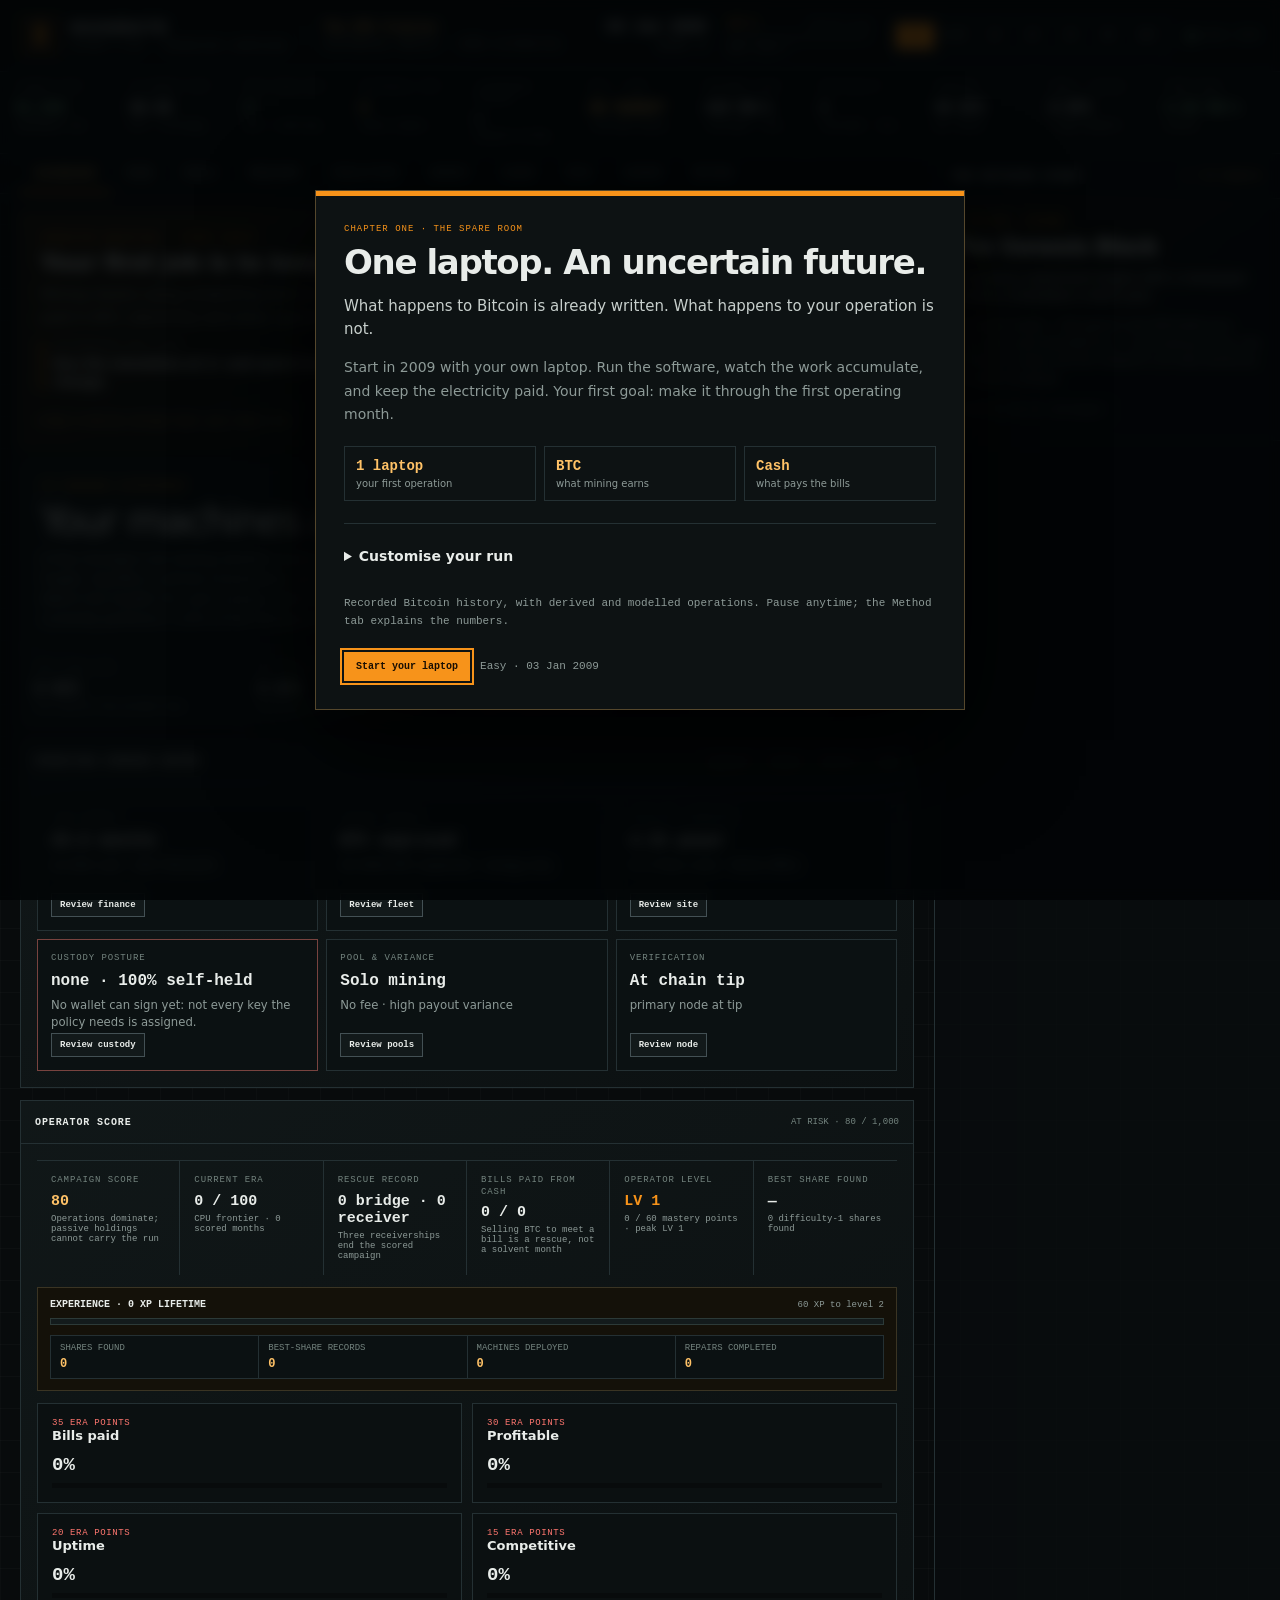
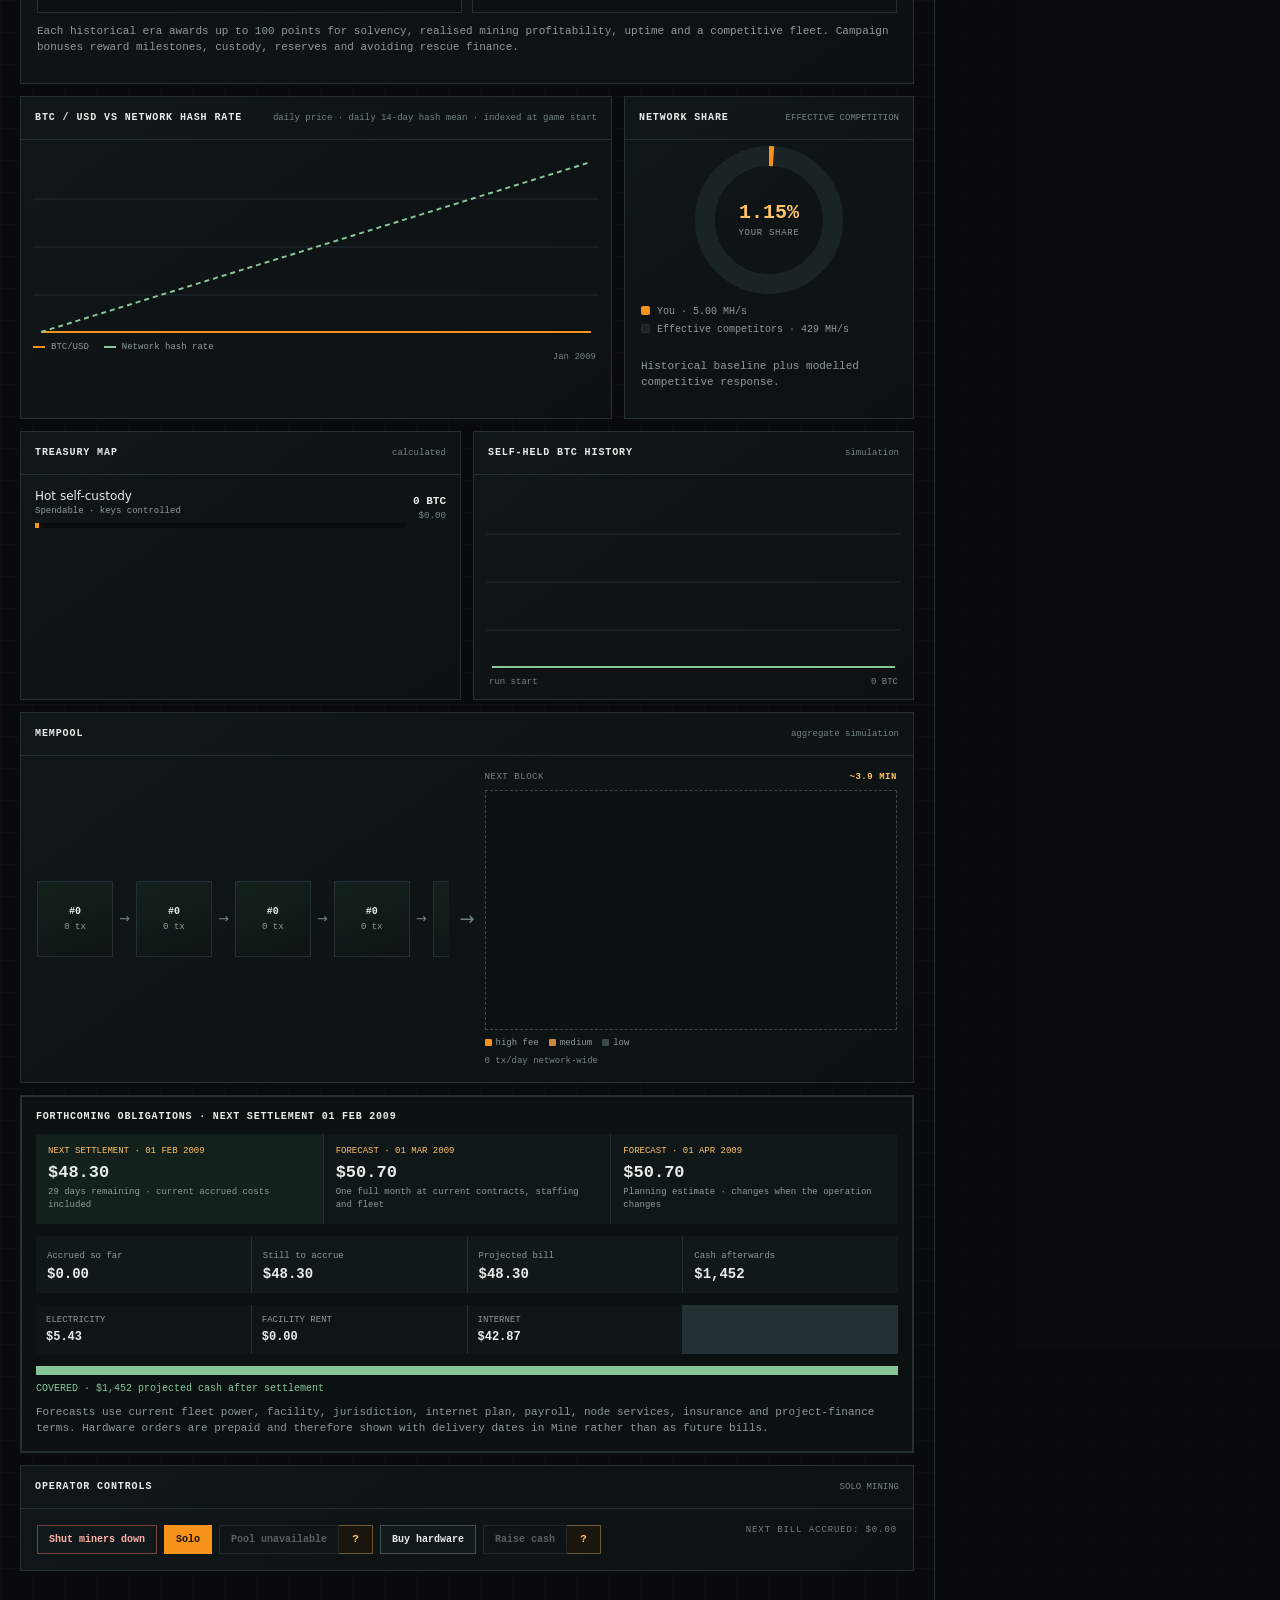
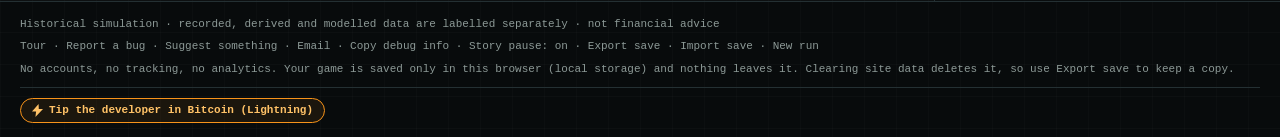
==== commit 3f690208: "Every site its own place in the 3D floor (2.29) A per-site palette and set of details, in a new lazi" ====
--- a/index.html
+++ b/index.html
@@ -4,7 +4,7 @@
   <meta charset="utf-8">
   <meta name="viewport" content="width=device-width,initial-scale=1">
   <meta name="theme-color" content="#090c0d">
-  <meta name="description" content="Hashrate Alpha 2.28: a game-first history of Bitcoin mining, markets, custody and geopolitics from the Genesis Block to today.">
+  <meta name="description" content="Hashrate Alpha 2.29: a game-first history of Bitcoin mining, markets, custody and geopolitics from the Genesis Block to today.">
   <link rel="icon" type="image/svg+xml" sizes="any" href="favicon.svg">
   <link rel="apple-touch-icon" href="apple-touch-icon.png">
   <meta property="og:type" content="website">
@@ -15,88 +15,88 @@
   <meta property="og:image:width" content="1200">
   <meta property="og:image:height" content="630">
   <meta name="twitter:card" content="summary_large_image">
-  <title>Hashrate Alpha 2.28 — Genesis to Now</title>
-  <link rel="stylesheet" href="src/styles/app.css?v=2.28">
+  <title>Hashrate Alpha 2.29 — Genesis to Now</title>
+  <link rel="stylesheet" href="src/styles/app.css?v=2.29">
 </head>
 <body>
   <div id="app"></div>
-  <script src="src/app/recovery.js?v=2.28"></script>
-  <script src="historical-data.js?v=2.28"></script>
-  <script src="src/config/timeline.js?v=2.28"></script>
-  <script src="src/data/network.js?v=2.28"></script>
-  <script src="src/data/rivals.js?v=2.28"></script>
-  <script src="src/data/hardware.js?v=2.28"></script>
-  <script src="src/data/operations.js?v=2.28"></script>
-  <script src="src/data/progression.js?v=2.28"></script>
-  <script src="src/data/content.js?v=2.28"></script>
-  <script src="src/data/events.js?v=2.28"></script>
-  <script src="src/data/custody.js?v=2.28"></script>
-  <script src="src/data/glossary.js?v=2.28"></script>
-  <script src="src/engine/history.js?v=2.28"></script>
-  <script src="src/engine/immersion.js?v=2.28"></script>
-  <script src="src/engine/connectivity.js?v=2.28"></script>
-  <script src="src/engine/thermal.js?v=2.28"></script>
-  <script src="src/engine/fleet-ops.js?v=2.28"></script>
-  <script src="src/engine/secondary.js?v=2.28"></script>
-  <script src="src/engine/nodes.js?v=2.28"></script>
-  <script src="src/engine/operator.js?v=2.28"></script>
-  <script src="src/engine/render-queue.js?v=2.28"></script>
-  <script src="src/engine/save-guard.js?v=2.28"></script>
-  <script src="src/engine/simulation.js?v=2.28"></script>
-  <script src="src/engine/event-effects.js?v=2.28"></script>
-  <script src="src/engine/settlement.js?v=2.28"></script>
-  <script src="src/engine/custody.js?v=2.28"></script>
-  <script src="src/engine/payouts.js?v=2.28"></script>
-  <script src="src/engine/signing.js?v=2.28"></script>
-  <script src="src/engine/treasury.js?v=2.28"></script>
-  <script src="src/engine/losses.js?v=2.28"></script>
-  <script src="src/engine/places.js?v=2.28"></script>
-  <script src="src/engine/hotkey.js?v=2.28"></script>
-  <script src="src/engine/keyholders.js?v=2.28"></script>
-  <script src="src/engine/credit.js?v=2.28"></script>
-  <script src="src/engine/lending.js?v=2.28"></script>
-  <script src="src/engine/facilities.js?v=2.28"></script>
-  <script src="src/engine/maintenance.js?v=2.28"></script>
-  <script src="src/engine/pools.js?v=2.28"></script>
-  <script src="src/engine/actions.js?v=2.28"></script>
-  <script src="src/ui/transaction-preview.js?v=2.28"></script>
-  <script src="src/engine/recap.js?v=2.28"></script>
-  <script src="src/ui/notify.js?v=2.28"></script>
-  <script src="src/ui/presentation.js?v=2.28"></script>
-  <script src="src/ui/art.js?v=2.28"></script>
-  <script src="src/ui/disaster-art.js?v=2.28"></script>
-  <script src="src/ui/tabs/dashboard.js?v=2.28"></script>
-  <script src="src/ui/tabs/pools.js?v=2.28"></script>
-  <script src="src/ui/tabs/mine.js?v=2.28"></script>
-  <script src="src/ui/tabs/ledger.js?v=2.28"></script>
-  <script src="src/ui/tabs/market.js?v=2.28"></script>
-  <script src="src/ui/tabs/operations.js?v=2.28"></script>
-  <script src="src/ui/tabs/treasury.js?v=2.28"></script>
-  <script src="src/ui/tour.js?v=2.28"></script>
-  <script src="src/ui/tabs/method-chapters-fleet.js?v=2.28"></script>
-  <script src="src/ui/tabs/method-chapters.js?v=2.28"></script>
-  <script src="src/ui/tabs/tech.js?v=2.28"></script>
-  <script src="src/ui/tabs/method.js?v=2.28"></script>
-  <script src="src/ui/enhance/repair-bench.js?v=2.28"></script>
-  <script src="src/ui/enhance/mine-power.js?v=2.28"></script>
-  <script src="src/ui/enhance/mine-market.js?v=2.28"></script>
-  <script src="src/ui/enhance/servicing.js?v=2.28"></script>
-  <script src="src/ui/enhance/price-chart.js?v=2.28"></script>
-  <script src="src/ui/floor3d/mount.js?v=2.28"></script>
-  <script src="src/ui/enhance/keys.js?v=2.28"></script>
-  <script src="src/ui/enhance/custody.js?v=2.28"></script>
-  <script src="src/ui/enhance/custody-order.js?v=2.28"></script>
-  <script src="src/ui/enhance/treasury.js?v=2.28"></script>
-  <script src="src/ui/enhance/settlement.js?v=2.28"></script>
-  <script src="src/ui/enhance/places.js?v=2.28"></script>
-  <script src="src/ui/enhance/people.js?v=2.28"></script>
-  <script src="src/ui/enhance/hotkey.js?v=2.28"></script>
-  <script src="src/ui/enhance/counterparties.js?v=2.28"></script>
-  <script src="src/ui/enhance/operations.js?v=2.28"></script>
-  <script src="src/ui/live.js?v=2.28"></script>
-  <script src="src/ui/footer.js?v=2.28"></script>
-  <script src="src/ui/render.js?v=2.28"></script>
-  <script src="src/app/events.js?v=2.28"></script>
-  <script src="src/app/bootstrap.js?v=2.28"></script>
+  <script src="src/app/recovery.js?v=2.29"></script>
+  <script src="historical-data.js?v=2.29"></script>
+  <script src="src/config/timeline.js?v=2.29"></script>
+  <script src="src/data/network.js?v=2.29"></script>
+  <script src="src/data/rivals.js?v=2.29"></script>
+  <script src="src/data/hardware.js?v=2.29"></script>
+  <script src="src/data/operations.js?v=2.29"></script>
+  <script src="src/data/progression.js?v=2.29"></script>
+  <script src="src/data/content.js?v=2.29"></script>
+  <script src="src/data/events.js?v=2.29"></script>
+  <script src="src/data/custody.js?v=2.29"></script>
+  <script src="src/data/glossary.js?v=2.29"></script>
+  <script src="src/engine/history.js?v=2.29"></script>
+  <script src="src/engine/immersion.js?v=2.29"></script>
+  <script src="src/engine/connectivity.js?v=2.29"></script>
+  <script src="src/engine/thermal.js?v=2.29"></script>
+  <script src="src/engine/fleet-ops.js?v=2.29"></script>
+  <script src="src/engine/secondary.js?v=2.29"></script>
+  <script src="src/engine/nodes.js?v=2.29"></script>
+  <script src="src/engine/operator.js?v=2.29"></script>
+  <script src="src/engine/render-queue.js?v=2.29"></script>
+  <script src="src/engine/save-guard.js?v=2.29"></script>
+  <script src="src/engine/simulation.js?v=2.29"></script>
+  <script src="src/engine/event-effects.js?v=2.29"></script>
+  <script src="src/engine/settlement.js?v=2.29"></script>
+  <script src="src/engine/custody.js?v=2.29"></script>
+  <script src="src/engine/payouts.js?v=2.29"></script>
+  <script src="src/engine/signing.js?v=2.29"></script>
+  <script src="src/engine/treasury.js?v=2.29"></script>
+  <script src="src/engine/losses.js?v=2.29"></script>
+  <script src="src/engine/places.js?v=2.29"></script>
+  <script src="src/engine/hotkey.js?v=2.29"></script>
+  <script src="src/engine/keyholders.js?v=2.29"></script>
+  <script src="src/engine/credit.js?v=2.29"></script>
+  <script src="src/engine/lending.js?v=2.29"></script>
+  <script src="src/engine/facilities.js?v=2.29"></script>
+  <script src="src/engine/maintenance.js?v=2.29"></script>
+  <script src="src/engine/pools.js?v=2.29"></script>
+  <script src="src/engine/actions.js?v=2.29"></script>
+  <script src="src/ui/transaction-preview.js?v=2.29"></script>
+  <script src="src/engine/recap.js?v=2.29"></script>
+  <script src="src/ui/notify.js?v=2.29"></script>
+  <script src="src/ui/presentation.js?v=2.29"></script>
+  <script src="src/ui/art.js?v=2.29"></script>
+  <script src="src/ui/disaster-art.js?v=2.29"></script>
+  <script src="src/ui/tabs/dashboard.js?v=2.29"></script>
+  <script src="src/ui/tabs/pools.js?v=2.29"></script>
+  <script src="src/ui/tabs/mine.js?v=2.29"></script>
+  <script src="src/ui/tabs/ledger.js?v=2.29"></script>
+  <script src="src/ui/tabs/market.js?v=2.29"></script>
+  <script src="src/ui/tabs/operations.js?v=2.29"></script>
+  <script src="src/ui/tabs/treasury.js?v=2.29"></script>
+  <script src="src/ui/tour.js?v=2.29"></script>
+  <script src="src/ui/tabs/method-chapters-fleet.js?v=2.29"></script>
+  <script src="src/ui/tabs/method-chapters.js?v=2.29"></script>
+  <script src="src/ui/tabs/tech.js?v=2.29"></script>
+  <script src="src/ui/tabs/method.js?v=2.29"></script>
+  <script src="src/ui/enhance/repair-bench.js?v=2.29"></script>
+  <script src="src/ui/enhance/mine-power.js?v=2.29"></script>
+  <script src="src/ui/enhance/mine-market.js?v=2.29"></script>
+  <script src="src/ui/enhance/servicing.js?v=2.29"></script>
+  <script src="src/ui/enhance/price-chart.js?v=2.29"></script>
+  <script src="src/ui/floor3d/mount.js?v=2.29"></script>
+  <script src="src/ui/enhance/keys.js?v=2.29"></script>
+  <script src="src/ui/enhance/custody.js?v=2.29"></script>
+  <script src="src/ui/enhance/custody-order.js?v=2.29"></script>
+  <script src="src/ui/enhance/treasury.js?v=2.29"></script>
+  <script src="src/ui/enhance/settlement.js?v=2.29"></script>
+  <script src="src/ui/enhance/places.js?v=2.29"></script>
+  <script src="src/ui/enhance/people.js?v=2.29"></script>
+  <script src="src/ui/enhance/hotkey.js?v=2.29"></script>
+  <script src="src/ui/enhance/counterparties.js?v=2.29"></script>
+  <script src="src/ui/enhance/operations.js?v=2.29"></script>
+  <script src="src/ui/live.js?v=2.29"></script>
+  <script src="src/ui/footer.js?v=2.29"></script>
+  <script src="src/ui/render.js?v=2.29"></script>
+  <script src="src/app/events.js?v=2.29"></script>
+  <script src="src/app/bootstrap.js?v=2.29"></script>
 </body>
 </html>
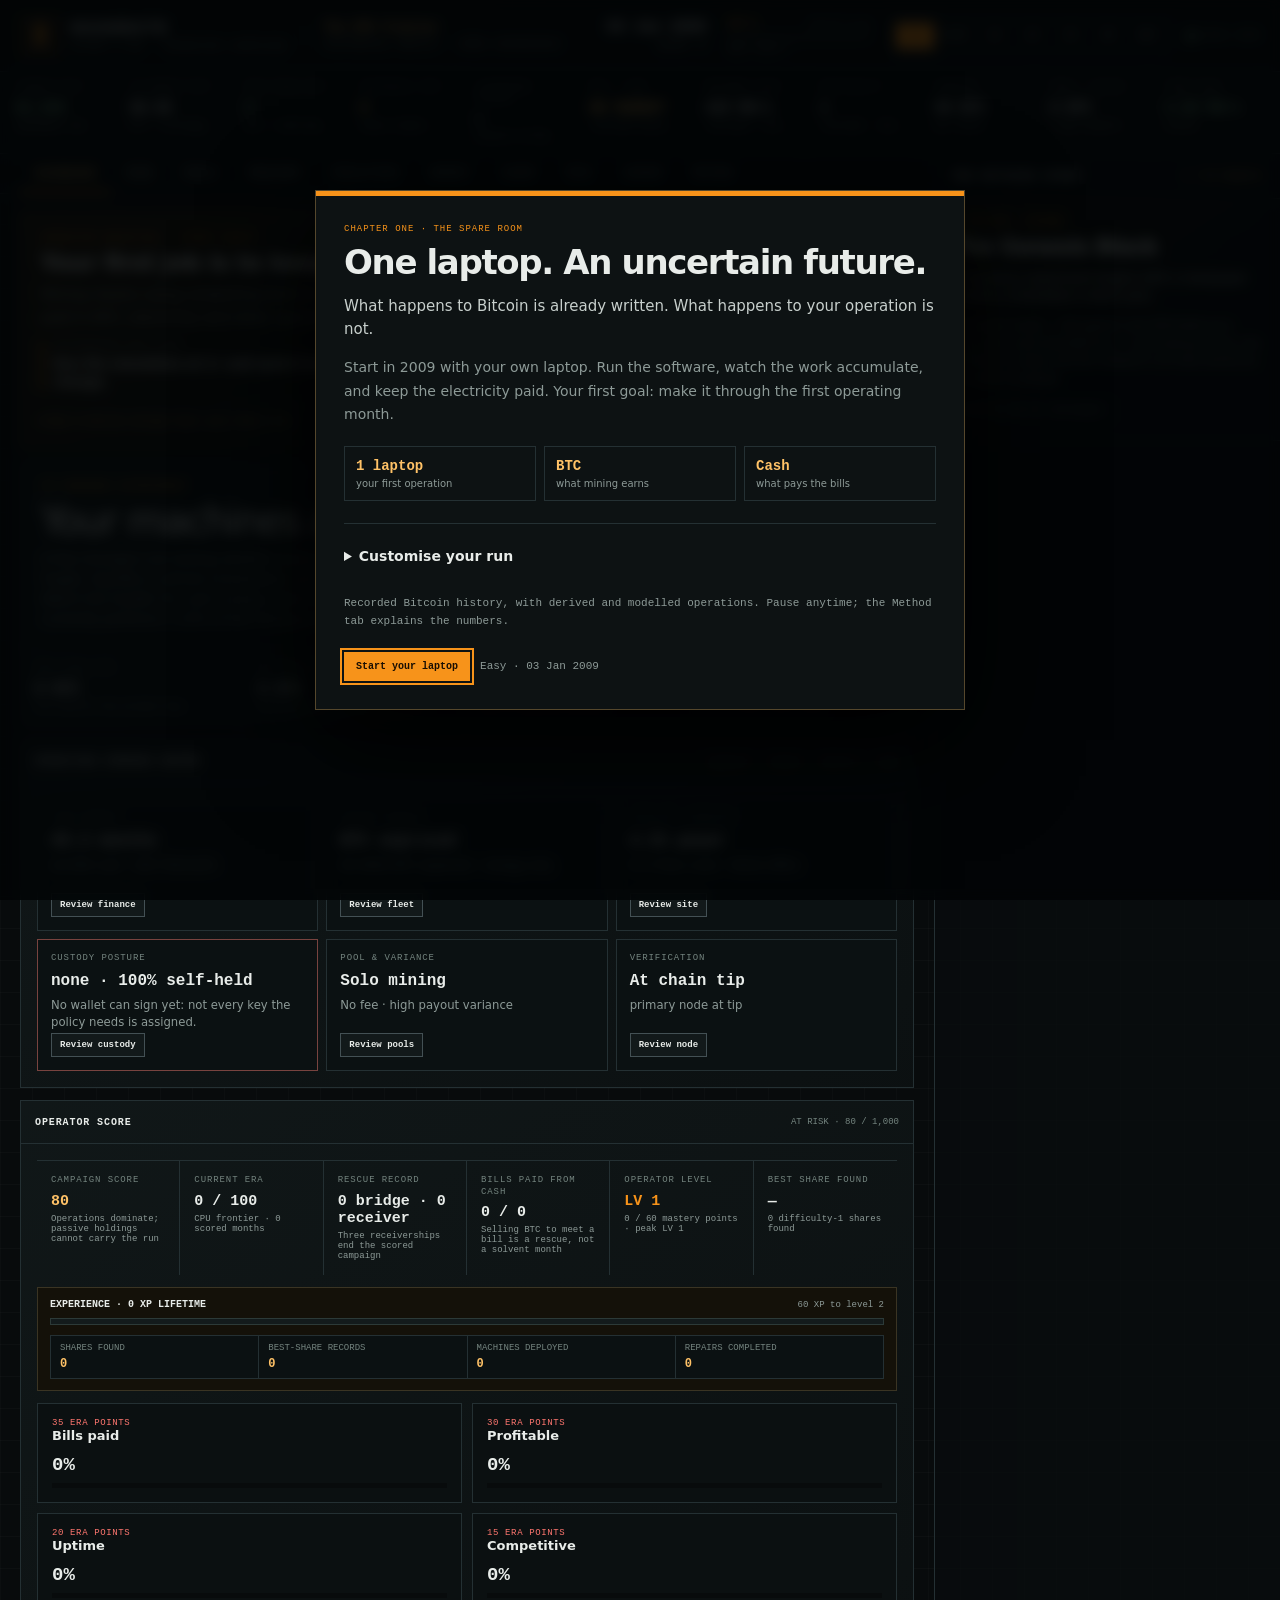
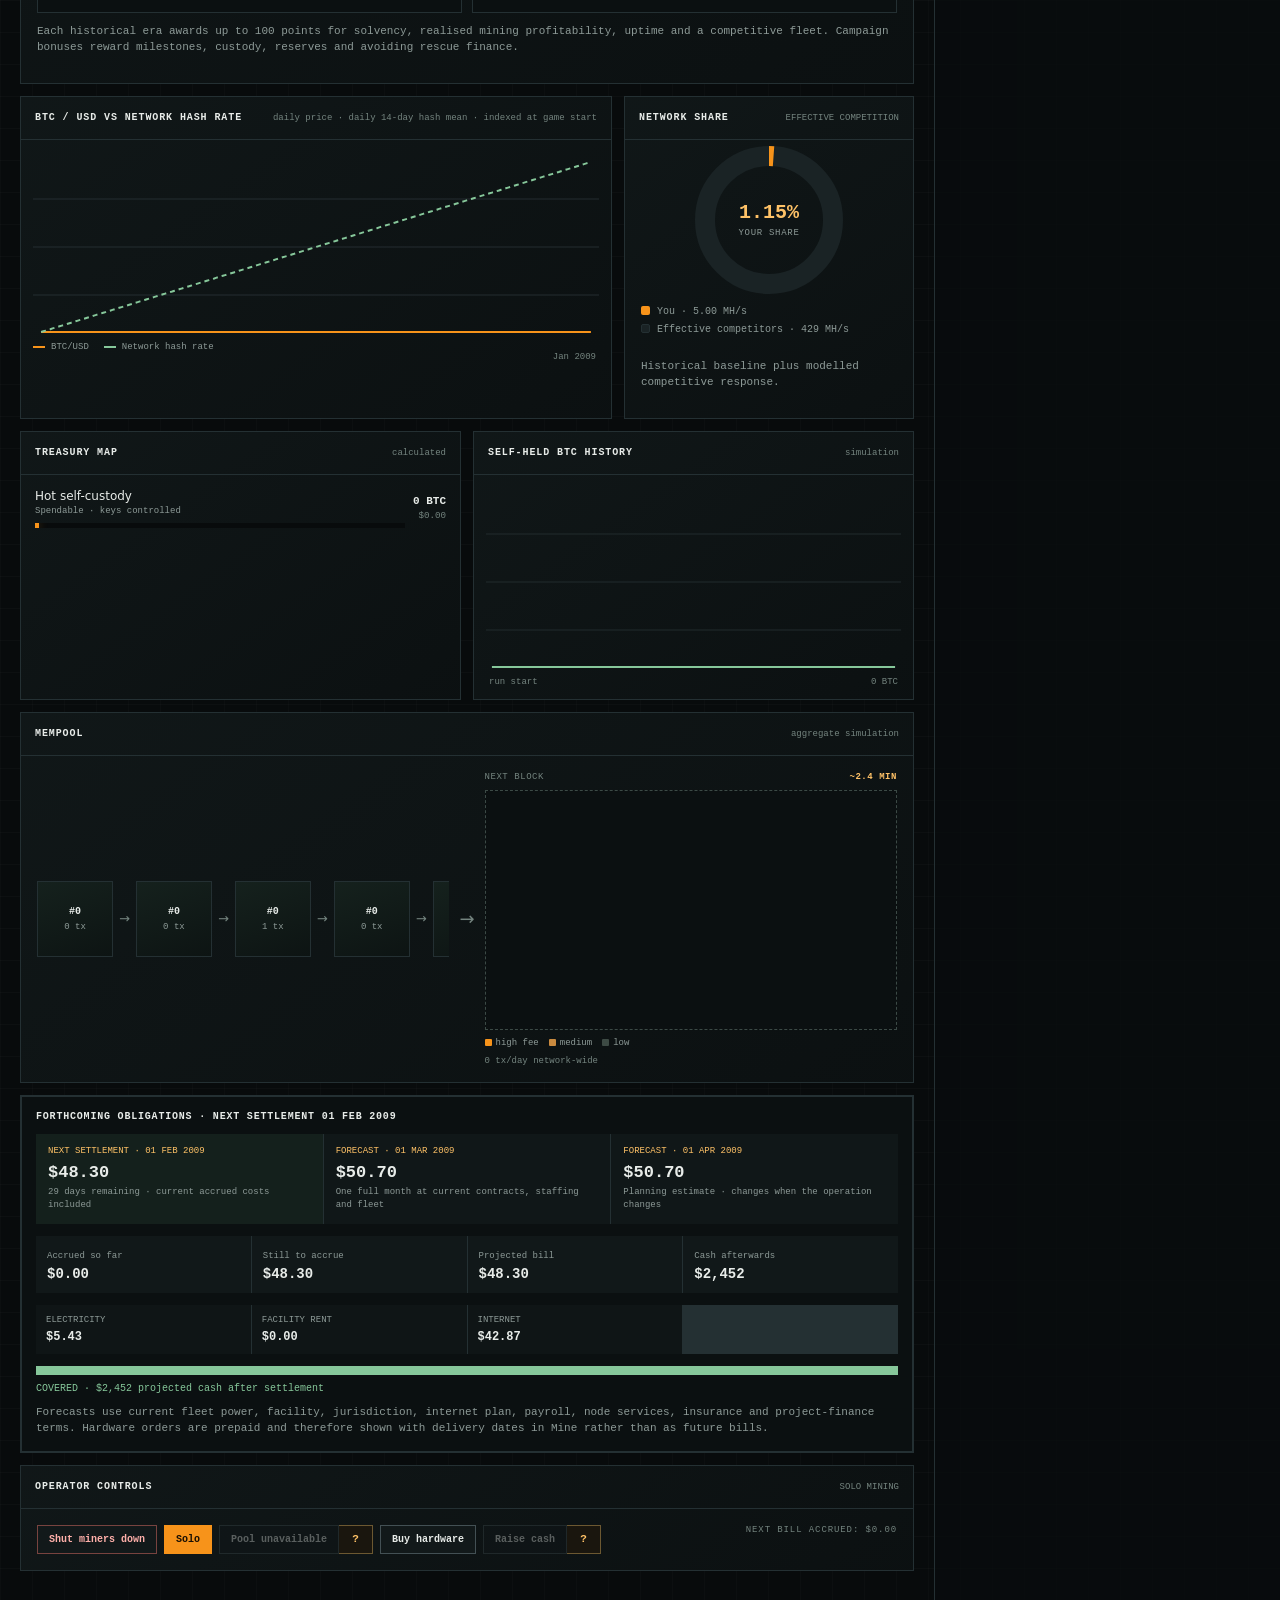
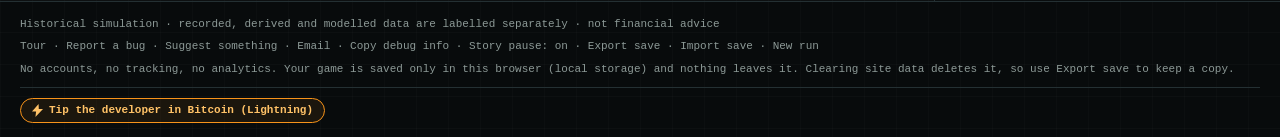
==== commit b1fdbe4a: "No market, no rescue: $2,500 opening cash and a run that ends if the bill cannot be paid (2.30) The " ====
--- a/index.html
+++ b/index.html
@@ -4,7 +4,7 @@
   <meta charset="utf-8">
   <meta name="viewport" content="width=device-width,initial-scale=1">
   <meta name="theme-color" content="#090c0d">
-  <meta name="description" content="Hashrate Alpha 2.29: a game-first history of Bitcoin mining, markets, custody and geopolitics from the Genesis Block to today.">
+  <meta name="description" content="Hashrate Alpha 2.30: a game-first history of Bitcoin mining, markets, custody and geopolitics from the Genesis Block to today.">
   <link rel="icon" type="image/svg+xml" sizes="any" href="favicon.svg">
   <link rel="apple-touch-icon" href="apple-touch-icon.png">
   <meta property="og:type" content="website">
@@ -15,88 +15,88 @@
   <meta property="og:image:width" content="1200">
   <meta property="og:image:height" content="630">
   <meta name="twitter:card" content="summary_large_image">
-  <title>Hashrate Alpha 2.29 — Genesis to Now</title>
-  <link rel="stylesheet" href="src/styles/app.css?v=2.29">
+  <title>Hashrate Alpha 2.30 — Genesis to Now</title>
+  <link rel="stylesheet" href="src/styles/app.css?v=2.30">
 </head>
 <body>
   <div id="app"></div>
-  <script src="src/app/recovery.js?v=2.29"></script>
-  <script src="historical-data.js?v=2.29"></script>
-  <script src="src/config/timeline.js?v=2.29"></script>
-  <script src="src/data/network.js?v=2.29"></script>
-  <script src="src/data/rivals.js?v=2.29"></script>
-  <script src="src/data/hardware.js?v=2.29"></script>
-  <script src="src/data/operations.js?v=2.29"></script>
-  <script src="src/data/progression.js?v=2.29"></script>
-  <script src="src/data/content.js?v=2.29"></script>
-  <script src="src/data/events.js?v=2.29"></script>
-  <script src="src/data/custody.js?v=2.29"></script>
-  <script src="src/data/glossary.js?v=2.29"></script>
-  <script src="src/engine/history.js?v=2.29"></script>
-  <script src="src/engine/immersion.js?v=2.29"></script>
-  <script src="src/engine/connectivity.js?v=2.29"></script>
-  <script src="src/engine/thermal.js?v=2.29"></script>
-  <script src="src/engine/fleet-ops.js?v=2.29"></script>
-  <script src="src/engine/secondary.js?v=2.29"></script>
-  <script src="src/engine/nodes.js?v=2.29"></script>
-  <script src="src/engine/operator.js?v=2.29"></script>
-  <script src="src/engine/render-queue.js?v=2.29"></script>
-  <script src="src/engine/save-guard.js?v=2.29"></script>
-  <script src="src/engine/simulation.js?v=2.29"></script>
-  <script src="src/engine/event-effects.js?v=2.29"></script>
-  <script src="src/engine/settlement.js?v=2.29"></script>
-  <script src="src/engine/custody.js?v=2.29"></script>
-  <script src="src/engine/payouts.js?v=2.29"></script>
-  <script src="src/engine/signing.js?v=2.29"></script>
-  <script src="src/engine/treasury.js?v=2.29"></script>
-  <script src="src/engine/losses.js?v=2.29"></script>
-  <script src="src/engine/places.js?v=2.29"></script>
-  <script src="src/engine/hotkey.js?v=2.29"></script>
-  <script src="src/engine/keyholders.js?v=2.29"></script>
-  <script src="src/engine/credit.js?v=2.29"></script>
-  <script src="src/engine/lending.js?v=2.29"></script>
-  <script src="src/engine/facilities.js?v=2.29"></script>
-  <script src="src/engine/maintenance.js?v=2.29"></script>
-  <script src="src/engine/pools.js?v=2.29"></script>
-  <script src="src/engine/actions.js?v=2.29"></script>
-  <script src="src/ui/transaction-preview.js?v=2.29"></script>
-  <script src="src/engine/recap.js?v=2.29"></script>
-  <script src="src/ui/notify.js?v=2.29"></script>
-  <script src="src/ui/presentation.js?v=2.29"></script>
-  <script src="src/ui/art.js?v=2.29"></script>
-  <script src="src/ui/disaster-art.js?v=2.29"></script>
-  <script src="src/ui/tabs/dashboard.js?v=2.29"></script>
-  <script src="src/ui/tabs/pools.js?v=2.29"></script>
-  <script src="src/ui/tabs/mine.js?v=2.29"></script>
-  <script src="src/ui/tabs/ledger.js?v=2.29"></script>
-  <script src="src/ui/tabs/market.js?v=2.29"></script>
-  <script src="src/ui/tabs/operations.js?v=2.29"></script>
-  <script src="src/ui/tabs/treasury.js?v=2.29"></script>
-  <script src="src/ui/tour.js?v=2.29"></script>
-  <script src="src/ui/tabs/method-chapters-fleet.js?v=2.29"></script>
-  <script src="src/ui/tabs/method-chapters.js?v=2.29"></script>
-  <script src="src/ui/tabs/tech.js?v=2.29"></script>
-  <script src="src/ui/tabs/method.js?v=2.29"></script>
-  <script src="src/ui/enhance/repair-bench.js?v=2.29"></script>
-  <script src="src/ui/enhance/mine-power.js?v=2.29"></script>
-  <script src="src/ui/enhance/mine-market.js?v=2.29"></script>
-  <script src="src/ui/enhance/servicing.js?v=2.29"></script>
-  <script src="src/ui/enhance/price-chart.js?v=2.29"></script>
-  <script src="src/ui/floor3d/mount.js?v=2.29"></script>
-  <script src="src/ui/enhance/keys.js?v=2.29"></script>
-  <script src="src/ui/enhance/custody.js?v=2.29"></script>
-  <script src="src/ui/enhance/custody-order.js?v=2.29"></script>
-  <script src="src/ui/enhance/treasury.js?v=2.29"></script>
-  <script src="src/ui/enhance/settlement.js?v=2.29"></script>
-  <script src="src/ui/enhance/places.js?v=2.29"></script>
-  <script src="src/ui/enhance/people.js?v=2.29"></script>
-  <script src="src/ui/enhance/hotkey.js?v=2.29"></script>
-  <script src="src/ui/enhance/counterparties.js?v=2.29"></script>
-  <script src="src/ui/enhance/operations.js?v=2.29"></script>
-  <script src="src/ui/live.js?v=2.29"></script>
-  <script src="src/ui/footer.js?v=2.29"></script>
-  <script src="src/ui/render.js?v=2.29"></script>
-  <script src="src/app/events.js?v=2.29"></script>
-  <script src="src/app/bootstrap.js?v=2.29"></script>
+  <script src="src/app/recovery.js?v=2.30"></script>
+  <script src="historical-data.js?v=2.30"></script>
+  <script src="src/config/timeline.js?v=2.30"></script>
+  <script src="src/data/network.js?v=2.30"></script>
+  <script src="src/data/rivals.js?v=2.30"></script>
+  <script src="src/data/hardware.js?v=2.30"></script>
+  <script src="src/data/operations.js?v=2.30"></script>
+  <script src="src/data/progression.js?v=2.30"></script>
+  <script src="src/data/content.js?v=2.30"></script>
+  <script src="src/data/events.js?v=2.30"></script>
+  <script src="src/data/custody.js?v=2.30"></script>
+  <script src="src/data/glossary.js?v=2.30"></script>
+  <script src="src/engine/history.js?v=2.30"></script>
+  <script src="src/engine/immersion.js?v=2.30"></script>
+  <script src="src/engine/connectivity.js?v=2.30"></script>
+  <script src="src/engine/thermal.js?v=2.30"></script>
+  <script src="src/engine/fleet-ops.js?v=2.30"></script>
+  <script src="src/engine/secondary.js?v=2.30"></script>
+  <script src="src/engine/nodes.js?v=2.30"></script>
+  <script src="src/engine/operator.js?v=2.30"></script>
+  <script src="src/engine/render-queue.js?v=2.30"></script>
+  <script src="src/engine/save-guard.js?v=2.30"></script>
+  <script src="src/engine/simulation.js?v=2.30"></script>
+  <script src="src/engine/event-effects.js?v=2.30"></script>
+  <script src="src/engine/settlement.js?v=2.30"></script>
+  <script src="src/engine/custody.js?v=2.30"></script>
+  <script src="src/engine/payouts.js?v=2.30"></script>
+  <script src="src/engine/signing.js?v=2.30"></script>
+  <script src="src/engine/treasury.js?v=2.30"></script>
+  <script src="src/engine/losses.js?v=2.30"></script>
+  <script src="src/engine/places.js?v=2.30"></script>
+  <script src="src/engine/hotkey.js?v=2.30"></script>
+  <script src="src/engine/keyholders.js?v=2.30"></script>
+  <script src="src/engine/credit.js?v=2.30"></script>
+  <script src="src/engine/lending.js?v=2.30"></script>
+  <script src="src/engine/facilities.js?v=2.30"></script>
+  <script src="src/engine/maintenance.js?v=2.30"></script>
+  <script src="src/engine/pools.js?v=2.30"></script>
+  <script src="src/engine/actions.js?v=2.30"></script>
+  <script src="src/ui/transaction-preview.js?v=2.30"></script>
+  <script src="src/engine/recap.js?v=2.30"></script>
+  <script src="src/ui/notify.js?v=2.30"></script>
+  <script src="src/ui/presentation.js?v=2.30"></script>
+  <script src="src/ui/art.js?v=2.30"></script>
+  <script src="src/ui/disaster-art.js?v=2.30"></script>
+  <script src="src/ui/tabs/dashboard.js?v=2.30"></script>
+  <script src="src/ui/tabs/pools.js?v=2.30"></script>
+  <script src="src/ui/tabs/mine.js?v=2.30"></script>
+  <script src="src/ui/tabs/ledger.js?v=2.30"></script>
+  <script src="src/ui/tabs/market.js?v=2.30"></script>
+  <script src="src/ui/tabs/operations.js?v=2.30"></script>
+  <script src="src/ui/tabs/treasury.js?v=2.30"></script>
+  <script src="src/ui/tour.js?v=2.30"></script>
+  <script src="src/ui/tabs/method-chapters-fleet.js?v=2.30"></script>
+  <script src="src/ui/tabs/method-chapters.js?v=2.30"></script>
+  <script src="src/ui/tabs/tech.js?v=2.30"></script>
+  <script src="src/ui/tabs/method.js?v=2.30"></script>
+  <script src="src/ui/enhance/repair-bench.js?v=2.30"></script>
+  <script src="src/ui/enhance/mine-power.js?v=2.30"></script>
+  <script src="src/ui/enhance/mine-market.js?v=2.30"></script>
+  <script src="src/ui/enhance/servicing.js?v=2.30"></script>
+  <script src="src/ui/enhance/price-chart.js?v=2.30"></script>
+  <script src="src/ui/floor3d/mount.js?v=2.30"></script>
+  <script src="src/ui/enhance/keys.js?v=2.30"></script>
+  <script src="src/ui/enhance/custody.js?v=2.30"></script>
+  <script src="src/ui/enhance/custody-order.js?v=2.30"></script>
+  <script src="src/ui/enhance/treasury.js?v=2.30"></script>
+  <script src="src/ui/enhance/settlement.js?v=2.30"></script>
+  <script src="src/ui/enhance/places.js?v=2.30"></script>
+  <script src="src/ui/enhance/people.js?v=2.30"></script>
+  <script src="src/ui/enhance/hotkey.js?v=2.30"></script>
+  <script src="src/ui/enhance/counterparties.js?v=2.30"></script>
+  <script src="src/ui/enhance/operations.js?v=2.30"></script>
+  <script src="src/ui/live.js?v=2.30"></script>
+  <script src="src/ui/footer.js?v=2.30"></script>
+  <script src="src/ui/render.js?v=2.30"></script>
+  <script src="src/app/events.js?v=2.30"></script>
+  <script src="src/app/bootstrap.js?v=2.30"></script>
 </body>
 </html>
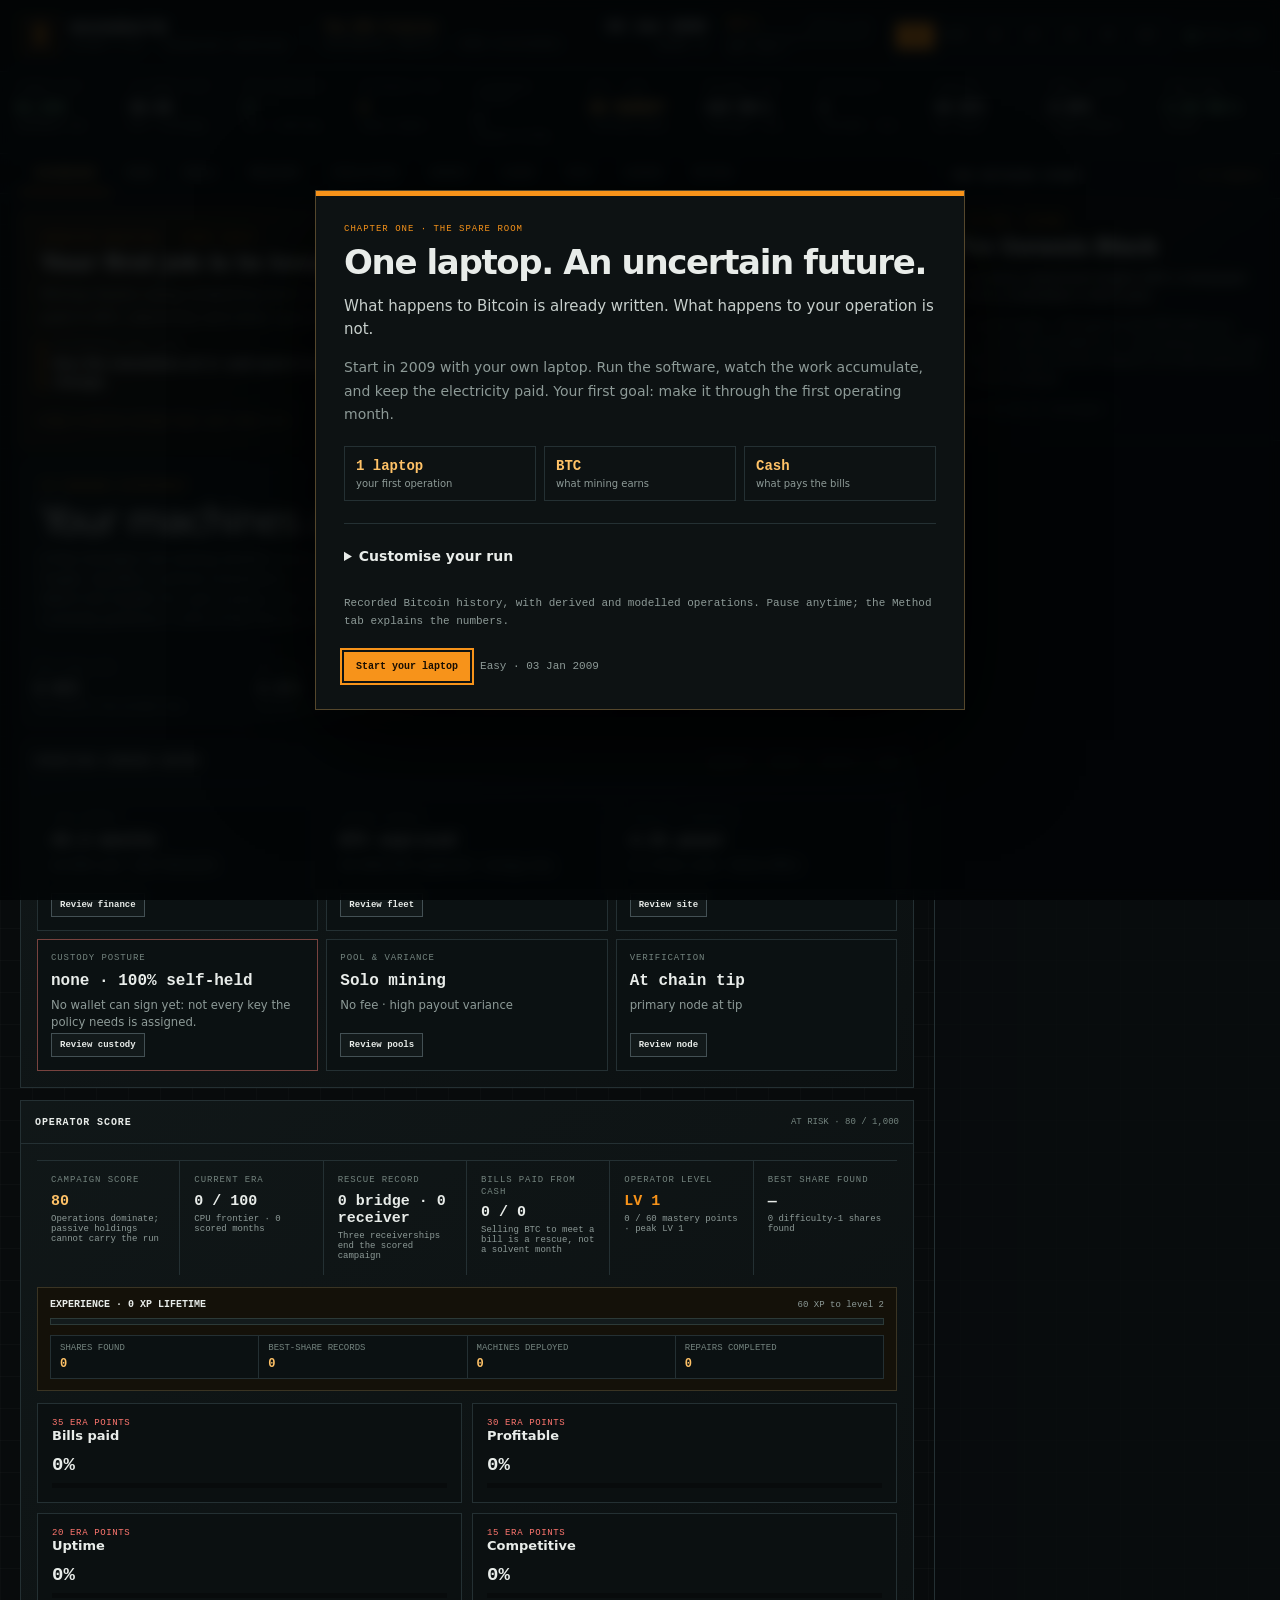
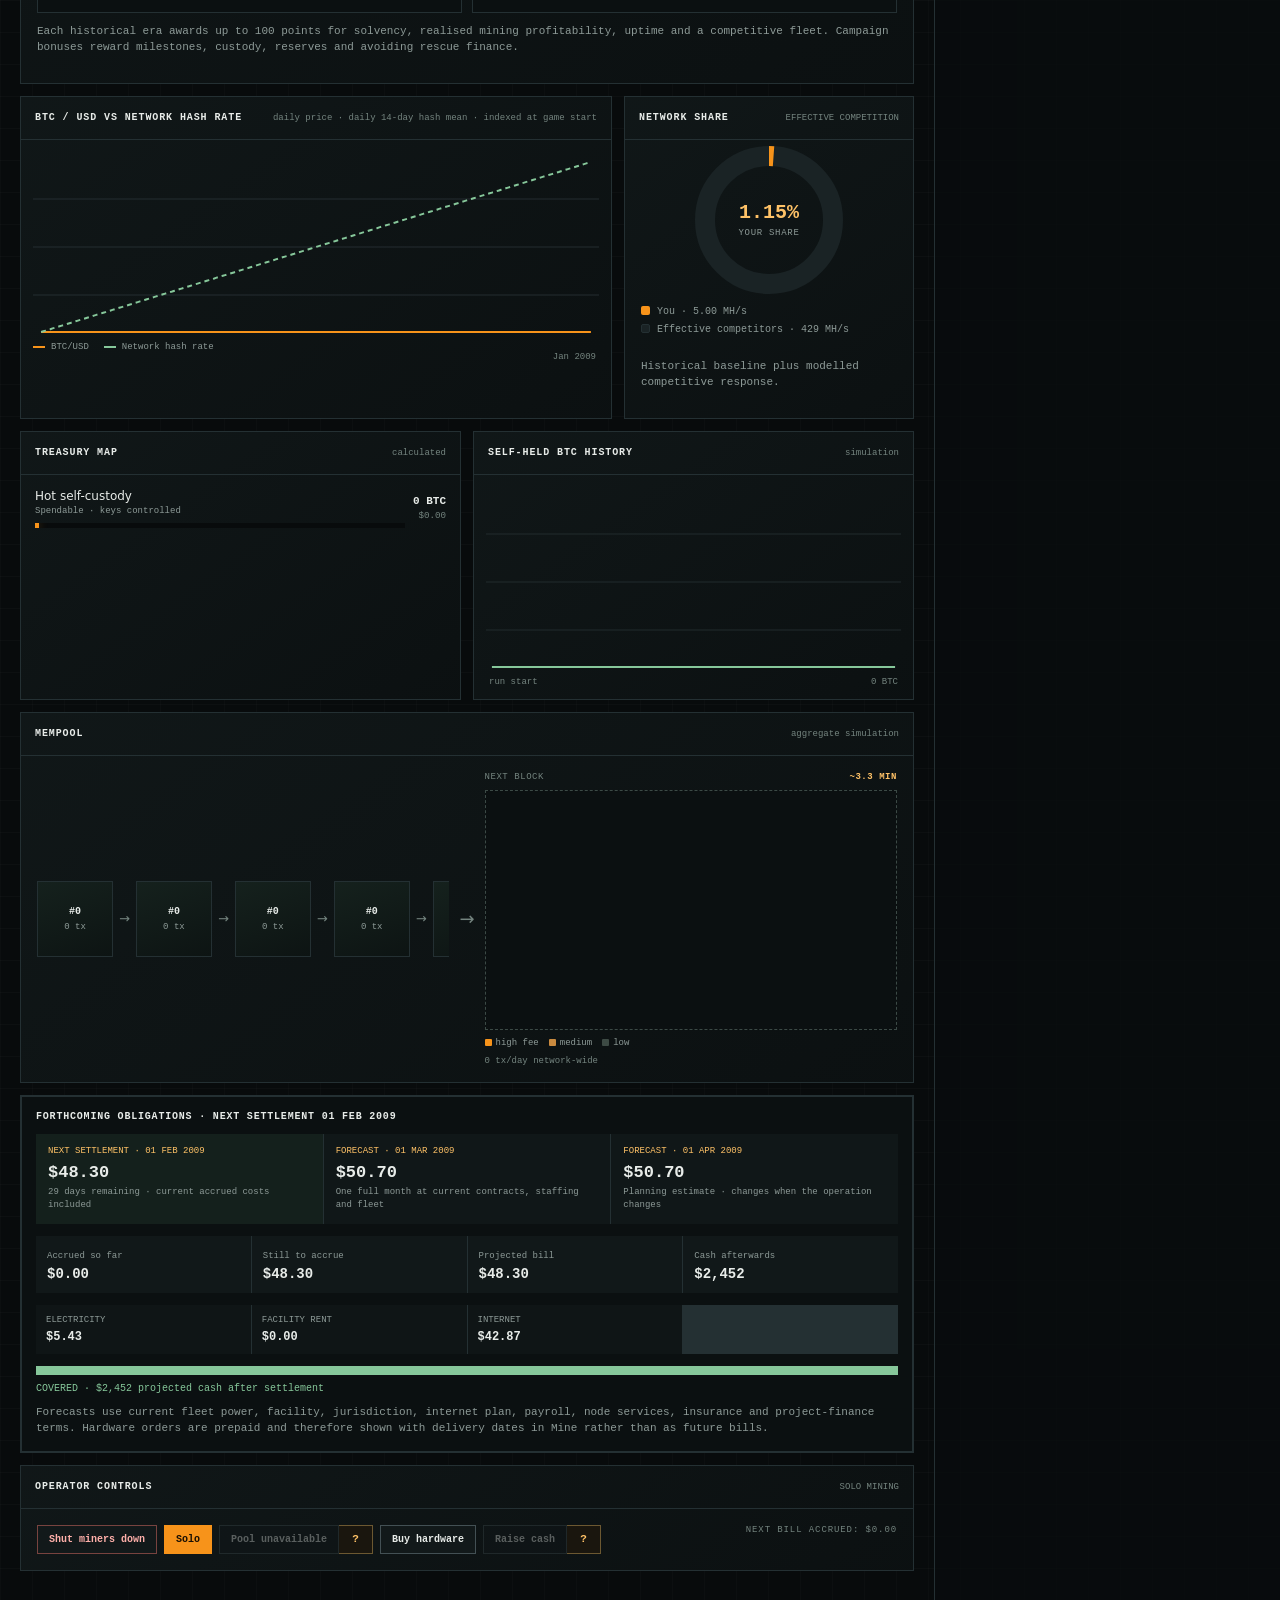
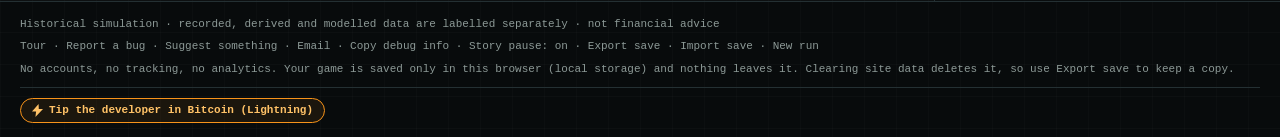
==== commit 08e0d32d: "Cut the line to put a run on hold, and confetti for the big moments (2.31) "No internet" is a connec" ====
--- a/index.html
+++ b/index.html
@@ -4,7 +4,7 @@
   <meta charset="utf-8">
   <meta name="viewport" content="width=device-width,initial-scale=1">
   <meta name="theme-color" content="#090c0d">
-  <meta name="description" content="Hashrate Alpha 2.30: a game-first history of Bitcoin mining, markets, custody and geopolitics from the Genesis Block to today.">
+  <meta name="description" content="Hashrate Alpha 2.31: a game-first history of Bitcoin mining, markets, custody and geopolitics from the Genesis Block to today.">
   <link rel="icon" type="image/svg+xml" sizes="any" href="favicon.svg">
   <link rel="apple-touch-icon" href="apple-touch-icon.png">
   <meta property="og:type" content="website">
@@ -15,88 +15,91 @@
   <meta property="og:image:width" content="1200">
   <meta property="og:image:height" content="630">
   <meta name="twitter:card" content="summary_large_image">
-  <title>Hashrate Alpha 2.30 — Genesis to Now</title>
-  <link rel="stylesheet" href="src/styles/app.css?v=2.30">
+  <title>Hashrate Alpha 2.31 — Genesis to Now</title>
+  <link rel="stylesheet" href="src/styles/app.css?v=2.31">
 </head>
 <body>
   <div id="app"></div>
-  <script src="src/app/recovery.js?v=2.30"></script>
-  <script src="historical-data.js?v=2.30"></script>
-  <script src="src/config/timeline.js?v=2.30"></script>
-  <script src="src/data/network.js?v=2.30"></script>
-  <script src="src/data/rivals.js?v=2.30"></script>
-  <script src="src/data/hardware.js?v=2.30"></script>
-  <script src="src/data/operations.js?v=2.30"></script>
-  <script src="src/data/progression.js?v=2.30"></script>
-  <script src="src/data/content.js?v=2.30"></script>
-  <script src="src/data/events.js?v=2.30"></script>
-  <script src="src/data/custody.js?v=2.30"></script>
-  <script src="src/data/glossary.js?v=2.30"></script>
-  <script src="src/engine/history.js?v=2.30"></script>
-  <script src="src/engine/immersion.js?v=2.30"></script>
-  <script src="src/engine/connectivity.js?v=2.30"></script>
-  <script src="src/engine/thermal.js?v=2.30"></script>
-  <script src="src/engine/fleet-ops.js?v=2.30"></script>
-  <script src="src/engine/secondary.js?v=2.30"></script>
-  <script src="src/engine/nodes.js?v=2.30"></script>
-  <script src="src/engine/operator.js?v=2.30"></script>
-  <script src="src/engine/render-queue.js?v=2.30"></script>
-  <script src="src/engine/save-guard.js?v=2.30"></script>
-  <script src="src/engine/simulation.js?v=2.30"></script>
-  <script src="src/engine/event-effects.js?v=2.30"></script>
-  <script src="src/engine/settlement.js?v=2.30"></script>
-  <script src="src/engine/custody.js?v=2.30"></script>
-  <script src="src/engine/payouts.js?v=2.30"></script>
-  <script src="src/engine/signing.js?v=2.30"></script>
-  <script src="src/engine/treasury.js?v=2.30"></script>
-  <script src="src/engine/losses.js?v=2.30"></script>
-  <script src="src/engine/places.js?v=2.30"></script>
-  <script src="src/engine/hotkey.js?v=2.30"></script>
-  <script src="src/engine/keyholders.js?v=2.30"></script>
-  <script src="src/engine/credit.js?v=2.30"></script>
-  <script src="src/engine/lending.js?v=2.30"></script>
-  <script src="src/engine/facilities.js?v=2.30"></script>
-  <script src="src/engine/maintenance.js?v=2.30"></script>
-  <script src="src/engine/pools.js?v=2.30"></script>
-  <script src="src/engine/actions.js?v=2.30"></script>
-  <script src="src/ui/transaction-preview.js?v=2.30"></script>
-  <script src="src/engine/recap.js?v=2.30"></script>
-  <script src="src/ui/notify.js?v=2.30"></script>
-  <script src="src/ui/presentation.js?v=2.30"></script>
-  <script src="src/ui/art.js?v=2.30"></script>
-  <script src="src/ui/disaster-art.js?v=2.30"></script>
-  <script src="src/ui/tabs/dashboard.js?v=2.30"></script>
-  <script src="src/ui/tabs/pools.js?v=2.30"></script>
-  <script src="src/ui/tabs/mine.js?v=2.30"></script>
-  <script src="src/ui/tabs/ledger.js?v=2.30"></script>
-  <script src="src/ui/tabs/market.js?v=2.30"></script>
-  <script src="src/ui/tabs/operations.js?v=2.30"></script>
-  <script src="src/ui/tabs/treasury.js?v=2.30"></script>
-  <script src="src/ui/tour.js?v=2.30"></script>
-  <script src="src/ui/tabs/method-chapters-fleet.js?v=2.30"></script>
-  <script src="src/ui/tabs/method-chapters.js?v=2.30"></script>
-  <script src="src/ui/tabs/tech.js?v=2.30"></script>
-  <script src="src/ui/tabs/method.js?v=2.30"></script>
-  <script src="src/ui/enhance/repair-bench.js?v=2.30"></script>
-  <script src="src/ui/enhance/mine-power.js?v=2.30"></script>
-  <script src="src/ui/enhance/mine-market.js?v=2.30"></script>
-  <script src="src/ui/enhance/servicing.js?v=2.30"></script>
-  <script src="src/ui/enhance/price-chart.js?v=2.30"></script>
-  <script src="src/ui/floor3d/mount.js?v=2.30"></script>
-  <script src="src/ui/enhance/keys.js?v=2.30"></script>
-  <script src="src/ui/enhance/custody.js?v=2.30"></script>
-  <script src="src/ui/enhance/custody-order.js?v=2.30"></script>
-  <script src="src/ui/enhance/treasury.js?v=2.30"></script>
-  <script src="src/ui/enhance/settlement.js?v=2.30"></script>
-  <script src="src/ui/enhance/places.js?v=2.30"></script>
-  <script src="src/ui/enhance/people.js?v=2.30"></script>
-  <script src="src/ui/enhance/hotkey.js?v=2.30"></script>
-  <script src="src/ui/enhance/counterparties.js?v=2.30"></script>
-  <script src="src/ui/enhance/operations.js?v=2.30"></script>
-  <script src="src/ui/live.js?v=2.30"></script>
-  <script src="src/ui/footer.js?v=2.30"></script>
-  <script src="src/ui/render.js?v=2.30"></script>
-  <script src="src/app/events.js?v=2.30"></script>
-  <script src="src/app/bootstrap.js?v=2.30"></script>
+  <script src="src/app/recovery.js?v=2.31"></script>
+  <script src="historical-data.js?v=2.31"></script>
+  <script src="src/config/timeline.js?v=2.31"></script>
+  <script src="src/data/network.js?v=2.31"></script>
+  <script src="src/data/rivals.js?v=2.31"></script>
+  <script src="src/data/hardware.js?v=2.31"></script>
+  <script src="src/data/operations.js?v=2.31"></script>
+  <script src="src/data/progression.js?v=2.31"></script>
+  <script src="src/data/content.js?v=2.31"></script>
+  <script src="src/data/events.js?v=2.31"></script>
+  <script src="src/data/custody.js?v=2.31"></script>
+  <script src="src/data/glossary.js?v=2.31"></script>
+  <script src="src/engine/history.js?v=2.31"></script>
+  <script src="src/engine/immersion.js?v=2.31"></script>
+  <script src="src/engine/connectivity.js?v=2.31"></script>
+  <script src="src/engine/offline.js?v=2.31"></script>
+  <script src="src/engine/thermal.js?v=2.31"></script>
+  <script src="src/engine/fleet-ops.js?v=2.31"></script>
+  <script src="src/engine/secondary.js?v=2.31"></script>
+  <script src="src/engine/nodes.js?v=2.31"></script>
+  <script src="src/engine/operator.js?v=2.31"></script>
+  <script src="src/engine/render-queue.js?v=2.31"></script>
+  <script src="src/engine/save-guard.js?v=2.31"></script>
+  <script src="src/engine/simulation.js?v=2.31"></script>
+  <script src="src/engine/event-effects.js?v=2.31"></script>
+  <script src="src/engine/settlement.js?v=2.31"></script>
+  <script src="src/engine/custody.js?v=2.31"></script>
+  <script src="src/engine/payouts.js?v=2.31"></script>
+  <script src="src/engine/signing.js?v=2.31"></script>
+  <script src="src/engine/treasury.js?v=2.31"></script>
+  <script src="src/engine/losses.js?v=2.31"></script>
+  <script src="src/engine/places.js?v=2.31"></script>
+  <script src="src/engine/hotkey.js?v=2.31"></script>
+  <script src="src/engine/keyholders.js?v=2.31"></script>
+  <script src="src/engine/credit.js?v=2.31"></script>
+  <script src="src/engine/lending.js?v=2.31"></script>
+  <script src="src/engine/facilities.js?v=2.31"></script>
+  <script src="src/engine/maintenance.js?v=2.31"></script>
+  <script src="src/engine/pools.js?v=2.31"></script>
+  <script src="src/engine/actions.js?v=2.31"></script>
+  <script src="src/ui/transaction-preview.js?v=2.31"></script>
+  <script src="src/engine/recap.js?v=2.31"></script>
+  <script src="src/ui/notify.js?v=2.31"></script>
+  <script src="src/ui/presentation.js?v=2.31"></script>
+  <script src="src/ui/art.js?v=2.31"></script>
+  <script src="src/ui/disaster-art.js?v=2.31"></script>
+  <script src="src/ui/tabs/dashboard.js?v=2.31"></script>
+  <script src="src/ui/tabs/pools.js?v=2.31"></script>
+  <script src="src/ui/tabs/mine.js?v=2.31"></script>
+  <script src="src/ui/tabs/ledger.js?v=2.31"></script>
+  <script src="src/ui/tabs/market.js?v=2.31"></script>
+  <script src="src/ui/tabs/operations.js?v=2.31"></script>
+  <script src="src/ui/tabs/treasury.js?v=2.31"></script>
+  <script src="src/ui/tour.js?v=2.31"></script>
+  <script src="src/ui/tabs/method-chapters-fleet.js?v=2.31"></script>
+  <script src="src/ui/tabs/method-chapters.js?v=2.31"></script>
+  <script src="src/ui/tabs/tech.js?v=2.31"></script>
+  <script src="src/ui/tabs/method.js?v=2.31"></script>
+  <script src="src/ui/enhance/repair-bench.js?v=2.31"></script>
+  <script src="src/ui/enhance/mine-power.js?v=2.31"></script>
+  <script src="src/ui/enhance/mine-market.js?v=2.31"></script>
+  <script src="src/ui/enhance/servicing.js?v=2.31"></script>
+  <script src="src/ui/enhance/price-chart.js?v=2.31"></script>
+  <script src="src/ui/floor3d/mount.js?v=2.31"></script>
+  <script src="src/ui/enhance/keys.js?v=2.31"></script>
+  <script src="src/ui/enhance/custody.js?v=2.31"></script>
+  <script src="src/ui/enhance/custody-order.js?v=2.31"></script>
+  <script src="src/ui/enhance/treasury.js?v=2.31"></script>
+  <script src="src/ui/enhance/settlement.js?v=2.31"></script>
+  <script src="src/ui/enhance/places.js?v=2.31"></script>
+  <script src="src/ui/enhance/people.js?v=2.31"></script>
+  <script src="src/ui/enhance/hotkey.js?v=2.31"></script>
+  <script src="src/ui/enhance/counterparties.js?v=2.31"></script>
+  <script src="src/ui/enhance/operations.js?v=2.31"></script>
+  <script src="src/ui/live.js?v=2.31"></script>
+  <script src="src/ui/footer.js?v=2.31"></script>
+  <script src="src/ui/offline.js?v=2.31"></script>
+  <script src="src/ui/confetti.js?v=2.31"></script>
+  <script src="src/ui/render.js?v=2.31"></script>
+  <script src="src/app/events.js?v=2.31"></script>
+  <script src="src/app/bootstrap.js?v=2.31"></script>
 </body>
 </html>
--- a/src/styles/app.css
+++ b/src/styles/app.css
@@ -474,3 +474,13 @@
 .next-up{color:var(--orange2);font-weight:700;letter-spacing:.06em;text-transform:uppercase}.facility.teaser,.item.teaser{border-style:dashed;filter:grayscale(.55)}.facility.teaser .risk,.item.teaser .owned-count{opacity:1}
 .footer .footer-tipline{flex-basis:100%;display:flex;justify-content:flex-start;padding-top:10px;margin-top:4px;border-top:1px solid var(--line)}
 .hw-order-strip{display:flex;flex-wrap:wrap;align-items:center;gap:6px 10px;margin:0 0 10px;padding:8px 10px;border:1px solid var(--orange);border-left-width:4px;background:rgba(247,147,26,.09)}.hw-order-strip b{font:700 11px var(--mono);letter-spacing:.08em;text-transform:uppercase;color:var(--orange2)}.hw-order-strip span{flex:1 1 160px;color:var(--text);font-size:13px;line-height:1.45}
+
+/* The internet cut (src/ui/offline.js) */
+.offline-lock{padding:20px;display:grid;gap:14px}.offline-card{padding:26px 24px;text-align:left}.offline-card h1{margin:6px 0 10px}.offline-card .lead{max-width:60ch}.offline-card .actions{display:flex;align-items:center;gap:12px;flex-wrap:wrap;margin-top:14px}.offline-icon{color:#9db4c0;margin-bottom:10px}
+.tab.offline-locked{opacity:.42;text-decoration:line-through}
+body.is-offline .ticker .tick.offline-masked .value,body.is-offline .ticker .tick.offline-masked .subvalue{visibility:hidden}body.is-offline .ticker .tick.offline-masked{position:relative}body.is-offline .ticker .tick.offline-masked:after{content:"NO LINK";position:absolute;left:12px;top:50%;font:700 10px var(--mono);letter-spacing:.1em;color:var(--dim)}
+.offline-sidebar{opacity:.85}
+/* The two moments that earn confetti (src/ui/confetti.js) */
+.confetti-canvas{position:fixed;inset:0;z-index:9500;pointer-events:none}
+.celebrate-banner{margin:0 0 12px;padding:6px 12px;display:inline-block;background:linear-gradient(90deg,#f7931a,#ffc267);color:#090c0d;font:700 11px var(--mono);letter-spacing:.12em;text-transform:uppercase}
+.event-celebrate .modal-top{height:8px;background:linear-gradient(90deg,#f7931a,#ffc267,#86c79a,#77a9c9,#b69ce0)}.event-celebrate h2{color:var(--orange2)}
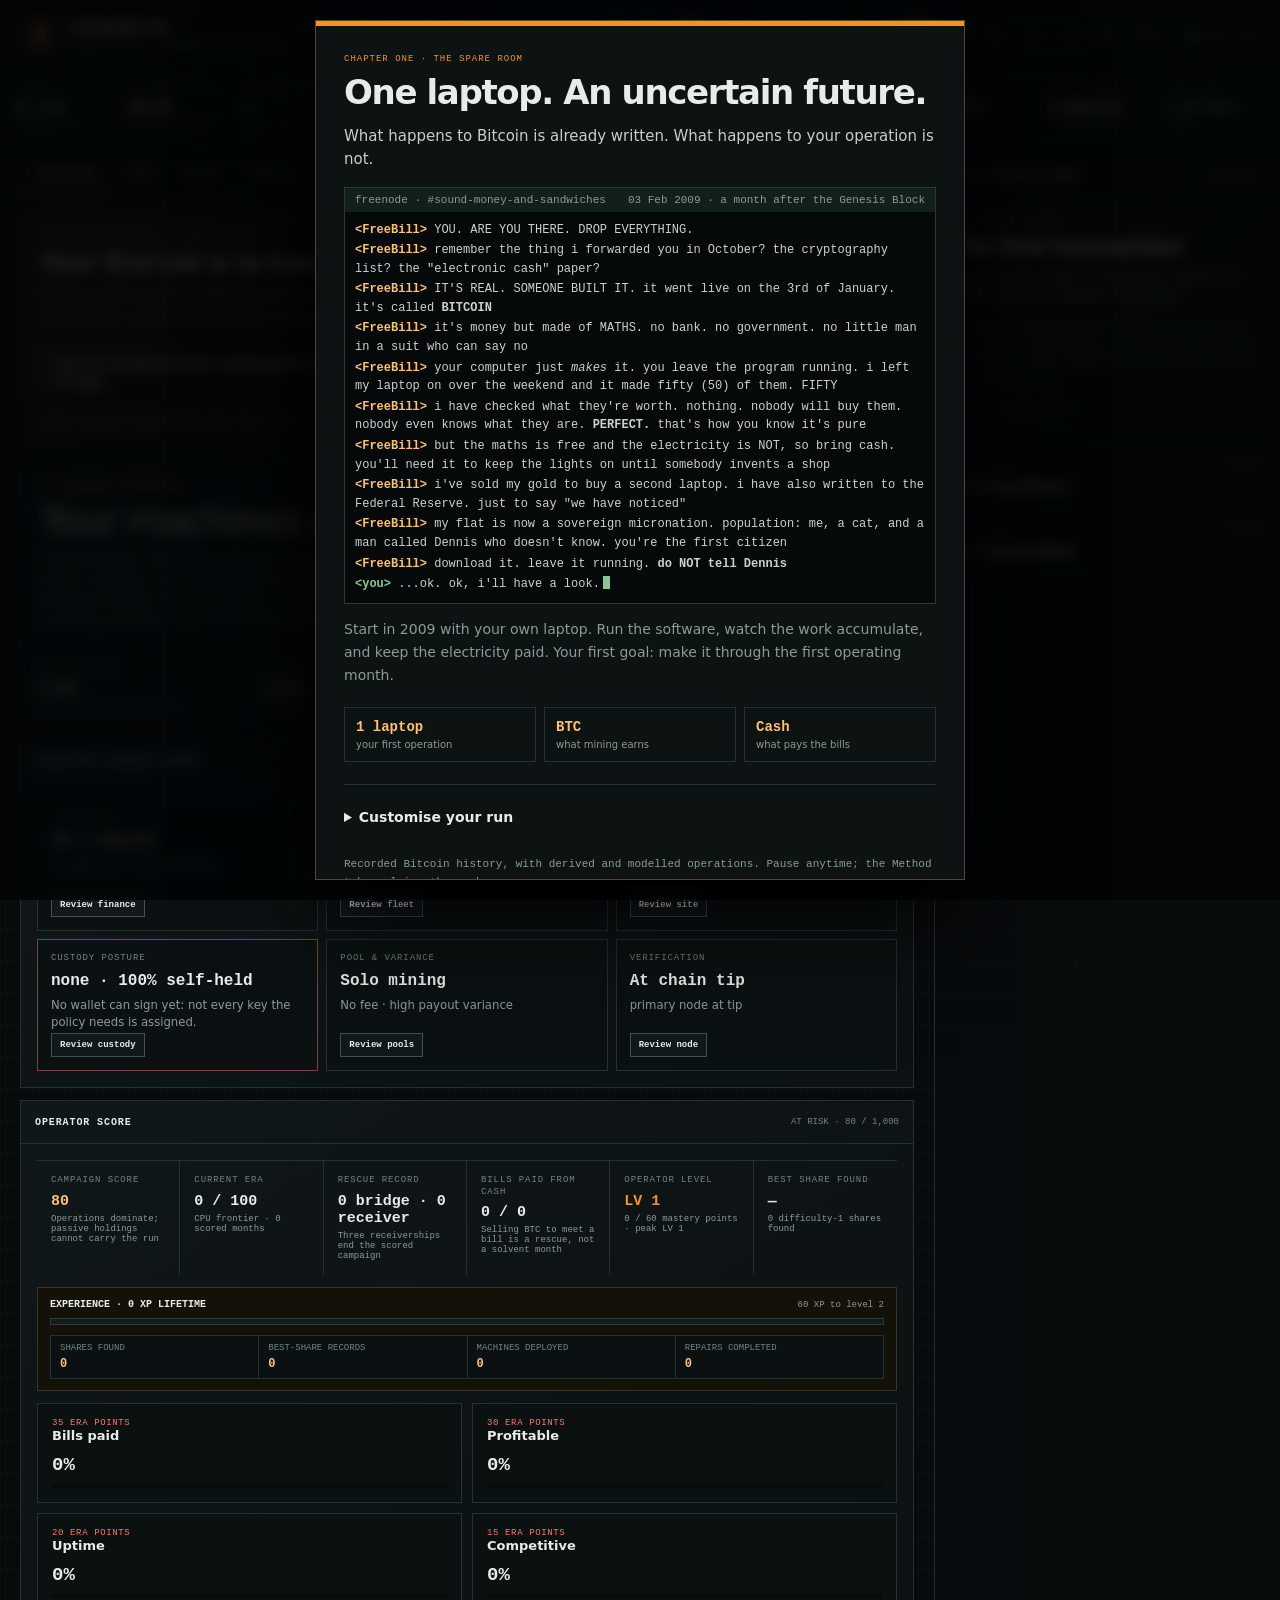
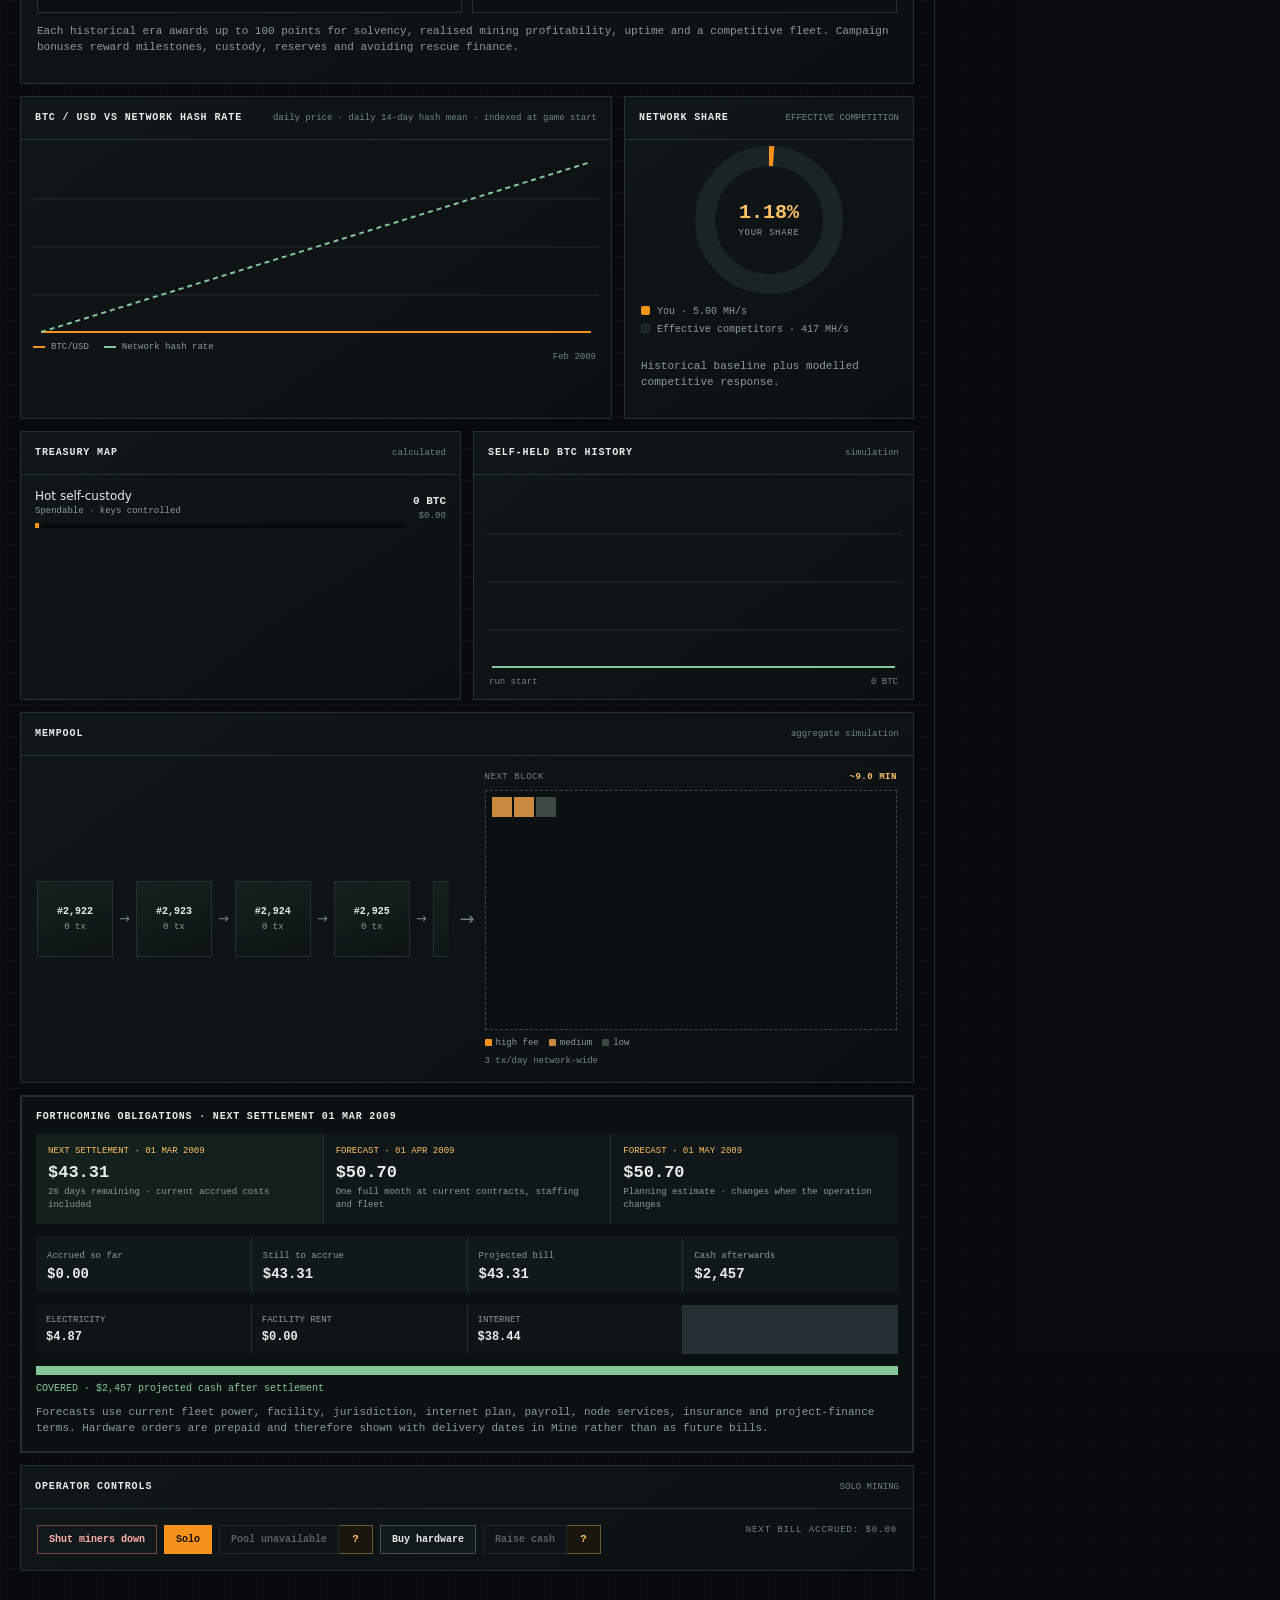
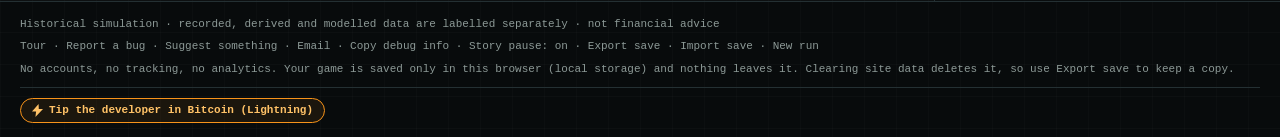
==== commit aa38fca6: "Start on Standard by default (2.32) A new run defaults to the Standard start (03 February 2009) rath" ====
--- a/index.html
+++ b/index.html
@@ -4,7 +4,7 @@
   <meta charset="utf-8">
   <meta name="viewport" content="width=device-width,initial-scale=1">
   <meta name="theme-color" content="#090c0d">
-  <meta name="description" content="Hashrate Alpha 2.31: a game-first history of Bitcoin mining, markets, custody and geopolitics from the Genesis Block to today.">
+  <meta name="description" content="Hashrate Alpha 2.32: a game-first history of Bitcoin mining, markets, custody and geopolitics from the Genesis Block to today.">
   <link rel="icon" type="image/svg+xml" sizes="any" href="favicon.svg">
   <link rel="apple-touch-icon" href="apple-touch-icon.png">
   <meta property="og:type" content="website">
@@ -15,91 +15,92 @@
   <meta property="og:image:width" content="1200">
   <meta property="og:image:height" content="630">
   <meta name="twitter:card" content="summary_large_image">
-  <title>Hashrate Alpha 2.31 — Genesis to Now</title>
-  <link rel="stylesheet" href="src/styles/app.css?v=2.31">
+  <title>Hashrate Alpha 2.32 — Genesis to Now</title>
+  <link rel="stylesheet" href="src/styles/app.css?v=2.32">
 </head>
 <body>
   <div id="app"></div>
-  <script src="src/app/recovery.js?v=2.31"></script>
-  <script src="historical-data.js?v=2.31"></script>
-  <script src="src/config/timeline.js?v=2.31"></script>
-  <script src="src/data/network.js?v=2.31"></script>
-  <script src="src/data/rivals.js?v=2.31"></script>
-  <script src="src/data/hardware.js?v=2.31"></script>
-  <script src="src/data/operations.js?v=2.31"></script>
-  <script src="src/data/progression.js?v=2.31"></script>
-  <script src="src/data/content.js?v=2.31"></script>
-  <script src="src/data/events.js?v=2.31"></script>
-  <script src="src/data/custody.js?v=2.31"></script>
-  <script src="src/data/glossary.js?v=2.31"></script>
-  <script src="src/engine/history.js?v=2.31"></script>
-  <script src="src/engine/immersion.js?v=2.31"></script>
-  <script src="src/engine/connectivity.js?v=2.31"></script>
-  <script src="src/engine/offline.js?v=2.31"></script>
-  <script src="src/engine/thermal.js?v=2.31"></script>
-  <script src="src/engine/fleet-ops.js?v=2.31"></script>
-  <script src="src/engine/secondary.js?v=2.31"></script>
-  <script src="src/engine/nodes.js?v=2.31"></script>
-  <script src="src/engine/operator.js?v=2.31"></script>
-  <script src="src/engine/render-queue.js?v=2.31"></script>
-  <script src="src/engine/save-guard.js?v=2.31"></script>
-  <script src="src/engine/simulation.js?v=2.31"></script>
-  <script src="src/engine/event-effects.js?v=2.31"></script>
-  <script src="src/engine/settlement.js?v=2.31"></script>
-  <script src="src/engine/custody.js?v=2.31"></script>
-  <script src="src/engine/payouts.js?v=2.31"></script>
-  <script src="src/engine/signing.js?v=2.31"></script>
-  <script src="src/engine/treasury.js?v=2.31"></script>
-  <script src="src/engine/losses.js?v=2.31"></script>
-  <script src="src/engine/places.js?v=2.31"></script>
-  <script src="src/engine/hotkey.js?v=2.31"></script>
-  <script src="src/engine/keyholders.js?v=2.31"></script>
-  <script src="src/engine/credit.js?v=2.31"></script>
-  <script src="src/engine/lending.js?v=2.31"></script>
-  <script src="src/engine/facilities.js?v=2.31"></script>
-  <script src="src/engine/maintenance.js?v=2.31"></script>
-  <script src="src/engine/pools.js?v=2.31"></script>
-  <script src="src/engine/actions.js?v=2.31"></script>
-  <script src="src/ui/transaction-preview.js?v=2.31"></script>
-  <script src="src/engine/recap.js?v=2.31"></script>
-  <script src="src/ui/notify.js?v=2.31"></script>
-  <script src="src/ui/presentation.js?v=2.31"></script>
-  <script src="src/ui/art.js?v=2.31"></script>
-  <script src="src/ui/disaster-art.js?v=2.31"></script>
-  <script src="src/ui/tabs/dashboard.js?v=2.31"></script>
-  <script src="src/ui/tabs/pools.js?v=2.31"></script>
-  <script src="src/ui/tabs/mine.js?v=2.31"></script>
-  <script src="src/ui/tabs/ledger.js?v=2.31"></script>
-  <script src="src/ui/tabs/market.js?v=2.31"></script>
-  <script src="src/ui/tabs/operations.js?v=2.31"></script>
-  <script src="src/ui/tabs/treasury.js?v=2.31"></script>
-  <script src="src/ui/tour.js?v=2.31"></script>
-  <script src="src/ui/tabs/method-chapters-fleet.js?v=2.31"></script>
-  <script src="src/ui/tabs/method-chapters.js?v=2.31"></script>
-  <script src="src/ui/tabs/tech.js?v=2.31"></script>
-  <script src="src/ui/tabs/method.js?v=2.31"></script>
-  <script src="src/ui/enhance/repair-bench.js?v=2.31"></script>
-  <script src="src/ui/enhance/mine-power.js?v=2.31"></script>
-  <script src="src/ui/enhance/mine-market.js?v=2.31"></script>
-  <script src="src/ui/enhance/servicing.js?v=2.31"></script>
-  <script src="src/ui/enhance/price-chart.js?v=2.31"></script>
-  <script src="src/ui/floor3d/mount.js?v=2.31"></script>
-  <script src="src/ui/enhance/keys.js?v=2.31"></script>
-  <script src="src/ui/enhance/custody.js?v=2.31"></script>
-  <script src="src/ui/enhance/custody-order.js?v=2.31"></script>
-  <script src="src/ui/enhance/treasury.js?v=2.31"></script>
-  <script src="src/ui/enhance/settlement.js?v=2.31"></script>
-  <script src="src/ui/enhance/places.js?v=2.31"></script>
-  <script src="src/ui/enhance/people.js?v=2.31"></script>
-  <script src="src/ui/enhance/hotkey.js?v=2.31"></script>
-  <script src="src/ui/enhance/counterparties.js?v=2.31"></script>
-  <script src="src/ui/enhance/operations.js?v=2.31"></script>
-  <script src="src/ui/live.js?v=2.31"></script>
-  <script src="src/ui/footer.js?v=2.31"></script>
-  <script src="src/ui/offline.js?v=2.31"></script>
-  <script src="src/ui/confetti.js?v=2.31"></script>
-  <script src="src/ui/render.js?v=2.31"></script>
-  <script src="src/app/events.js?v=2.31"></script>
-  <script src="src/app/bootstrap.js?v=2.31"></script>
+  <script src="src/app/recovery.js?v=2.32"></script>
+  <script src="historical-data.js?v=2.32"></script>
+  <script src="src/config/timeline.js?v=2.32"></script>
+  <script src="src/data/network.js?v=2.32"></script>
+  <script src="src/data/rivals.js?v=2.32"></script>
+  <script src="src/data/hardware.js?v=2.32"></script>
+  <script src="src/data/operations.js?v=2.32"></script>
+  <script src="src/data/progression.js?v=2.32"></script>
+  <script src="src/data/content.js?v=2.32"></script>
+  <script src="src/data/events.js?v=2.32"></script>
+  <script src="src/data/custody.js?v=2.32"></script>
+  <script src="src/data/glossary.js?v=2.32"></script>
+  <script src="src/engine/history.js?v=2.32"></script>
+  <script src="src/engine/immersion.js?v=2.32"></script>
+  <script src="src/engine/connectivity.js?v=2.32"></script>
+  <script src="src/engine/offline.js?v=2.32"></script>
+  <script src="src/engine/thermal.js?v=2.32"></script>
+  <script src="src/engine/fleet-ops.js?v=2.32"></script>
+  <script src="src/engine/secondary.js?v=2.32"></script>
+  <script src="src/engine/nodes.js?v=2.32"></script>
+  <script src="src/engine/operator.js?v=2.32"></script>
+  <script src="src/engine/render-queue.js?v=2.32"></script>
+  <script src="src/engine/save-guard.js?v=2.32"></script>
+  <script src="src/engine/simulation.js?v=2.32"></script>
+  <script src="src/engine/event-effects.js?v=2.32"></script>
+  <script src="src/engine/settlement.js?v=2.32"></script>
+  <script src="src/engine/custody.js?v=2.32"></script>
+  <script src="src/engine/payouts.js?v=2.32"></script>
+  <script src="src/engine/signing.js?v=2.32"></script>
+  <script src="src/engine/treasury.js?v=2.32"></script>
+  <script src="src/engine/losses.js?v=2.32"></script>
+  <script src="src/engine/places.js?v=2.32"></script>
+  <script src="src/engine/hotkey.js?v=2.32"></script>
+  <script src="src/engine/keyholders.js?v=2.32"></script>
+  <script src="src/engine/credit.js?v=2.32"></script>
+  <script src="src/engine/lending.js?v=2.32"></script>
+  <script src="src/engine/facilities.js?v=2.32"></script>
+  <script src="src/engine/maintenance.js?v=2.32"></script>
+  <script src="src/engine/pools.js?v=2.32"></script>
+  <script src="src/engine/actions.js?v=2.32"></script>
+  <script src="src/ui/transaction-preview.js?v=2.32"></script>
+  <script src="src/engine/recap.js?v=2.32"></script>
+  <script src="src/ui/notify.js?v=2.32"></script>
+  <script src="src/ui/presentation.js?v=2.32"></script>
+  <script src="src/ui/art.js?v=2.32"></script>
+  <script src="src/ui/disaster-art.js?v=2.32"></script>
+  <script src="src/ui/tabs/dashboard.js?v=2.32"></script>
+  <script src="src/ui/tabs/pools.js?v=2.32"></script>
+  <script src="src/ui/tabs/mine.js?v=2.32"></script>
+  <script src="src/ui/tabs/ledger.js?v=2.32"></script>
+  <script src="src/ui/tabs/market.js?v=2.32"></script>
+  <script src="src/ui/tabs/operations.js?v=2.32"></script>
+  <script src="src/ui/tabs/treasury.js?v=2.32"></script>
+  <script src="src/ui/tour.js?v=2.32"></script>
+  <script src="src/ui/tabs/method-chapters-fleet.js?v=2.32"></script>
+  <script src="src/ui/tabs/method-chapters.js?v=2.32"></script>
+  <script src="src/ui/tabs/tech.js?v=2.32"></script>
+  <script src="src/ui/tabs/method.js?v=2.32"></script>
+  <script src="src/ui/enhance/repair-bench.js?v=2.32"></script>
+  <script src="src/ui/enhance/mine-power.js?v=2.32"></script>
+  <script src="src/ui/enhance/mine-market.js?v=2.32"></script>
+  <script src="src/ui/enhance/servicing.js?v=2.32"></script>
+  <script src="src/ui/enhance/price-chart.js?v=2.32"></script>
+  <script src="src/ui/floor3d/mount.js?v=2.32"></script>
+  <script src="src/ui/enhance/keys.js?v=2.32"></script>
+  <script src="src/ui/enhance/custody.js?v=2.32"></script>
+  <script src="src/ui/enhance/custody-order.js?v=2.32"></script>
+  <script src="src/ui/enhance/treasury.js?v=2.32"></script>
+  <script src="src/ui/enhance/settlement.js?v=2.32"></script>
+  <script src="src/ui/enhance/places.js?v=2.32"></script>
+  <script src="src/ui/enhance/people.js?v=2.32"></script>
+  <script src="src/ui/enhance/hotkey.js?v=2.32"></script>
+  <script src="src/ui/enhance/counterparties.js?v=2.32"></script>
+  <script src="src/ui/enhance/operations.js?v=2.32"></script>
+  <script src="src/ui/live.js?v=2.32"></script>
+  <script src="src/ui/footer.js?v=2.32"></script>
+  <script src="src/ui/intro-chat.js?v=2.32"></script>
+  <script src="src/ui/offline.js?v=2.32"></script>
+  <script src="src/ui/confetti.js?v=2.32"></script>
+  <script src="src/ui/render.js?v=2.32"></script>
+  <script src="src/app/events.js?v=2.32"></script>
+  <script src="src/app/bootstrap.js?v=2.32"></script>
 </body>
 </html>
--- a/src/styles/app.css
+++ b/src/styles/app.css
@@ -484,3 +484,9 @@
 .confetti-canvas{position:fixed;inset:0;z-index:9500;pointer-events:none}
 .celebrate-banner{margin:0 0 12px;padding:6px 12px;display:inline-block;background:linear-gradient(90deg,#f7931a,#ffc267);color:#090c0d;font:700 11px var(--mono);letter-spacing:.12em;text-transform:uppercase}
 .event-celebrate .modal-top{height:8px;background:linear-gradient(90deg,#f7931a,#ffc267,#86c79a,#77a9c9,#b69ce0)}.event-celebrate h2{color:var(--orange2)}
+
+/* The message from a friend on the first screen (src/ui/intro-chat.js) */
+.irc{margin:12px 0;border:1px solid #2a3a36;background:#05090a}.irc-bar{display:flex;justify-content:space-between;gap:10px;flex-wrap:wrap;padding:6px 10px;background:#12201c;color:var(--muted);font:11px var(--mono)}
+.irc-log{padding:8px 0;font:12px/1.55 var(--mono);color:#c8d3cf}.irc-line{padding:1px 10px}.irc-nick{color:var(--orange2);font-weight:700}.irc-you{color:var(--green)}.irc-sys{color:var(--dim)}
+.irc-cursor{display:inline-block;width:7px;height:13px;margin-left:3px;vertical-align:-2px;background:var(--green);animation:irc-blink 1s steps(2) infinite}@keyframes irc-blink{50%{opacity:0}}
+@media(prefers-reduced-motion:reduce){.irc-cursor{animation:none}}
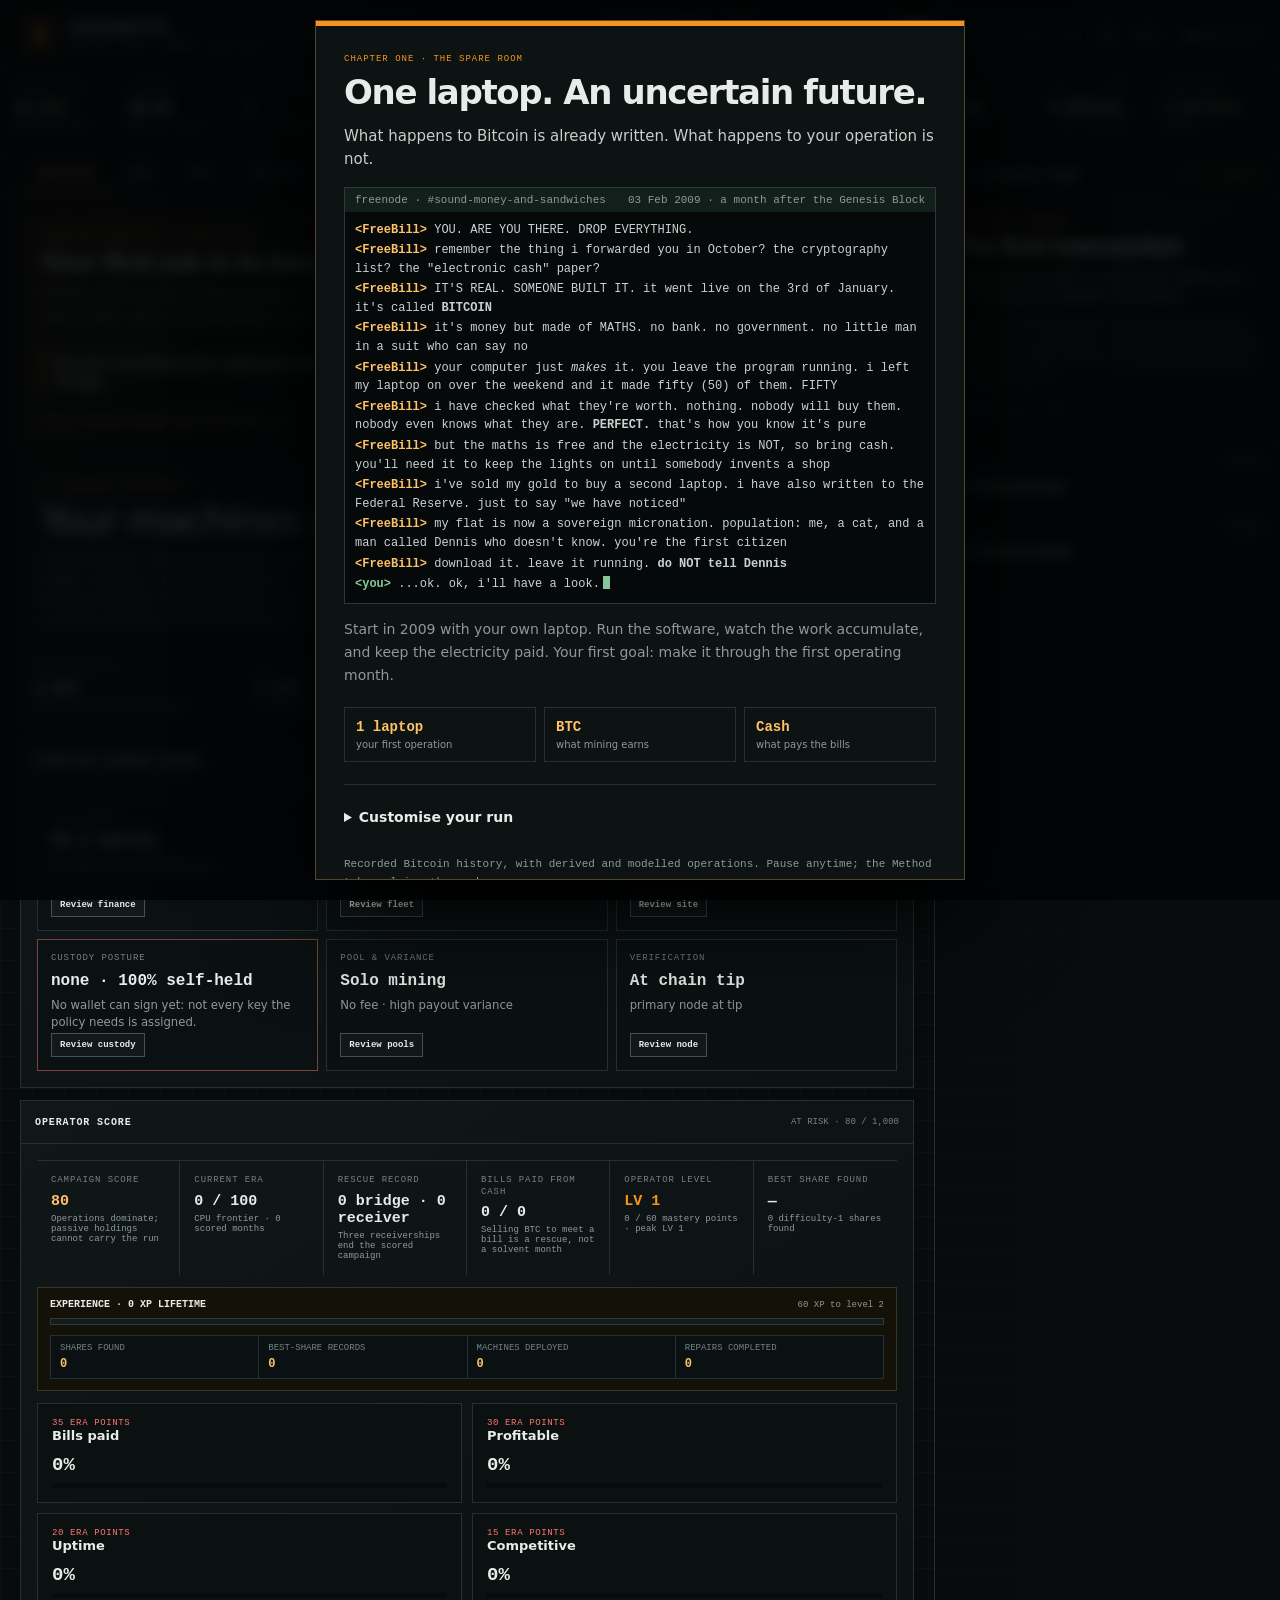
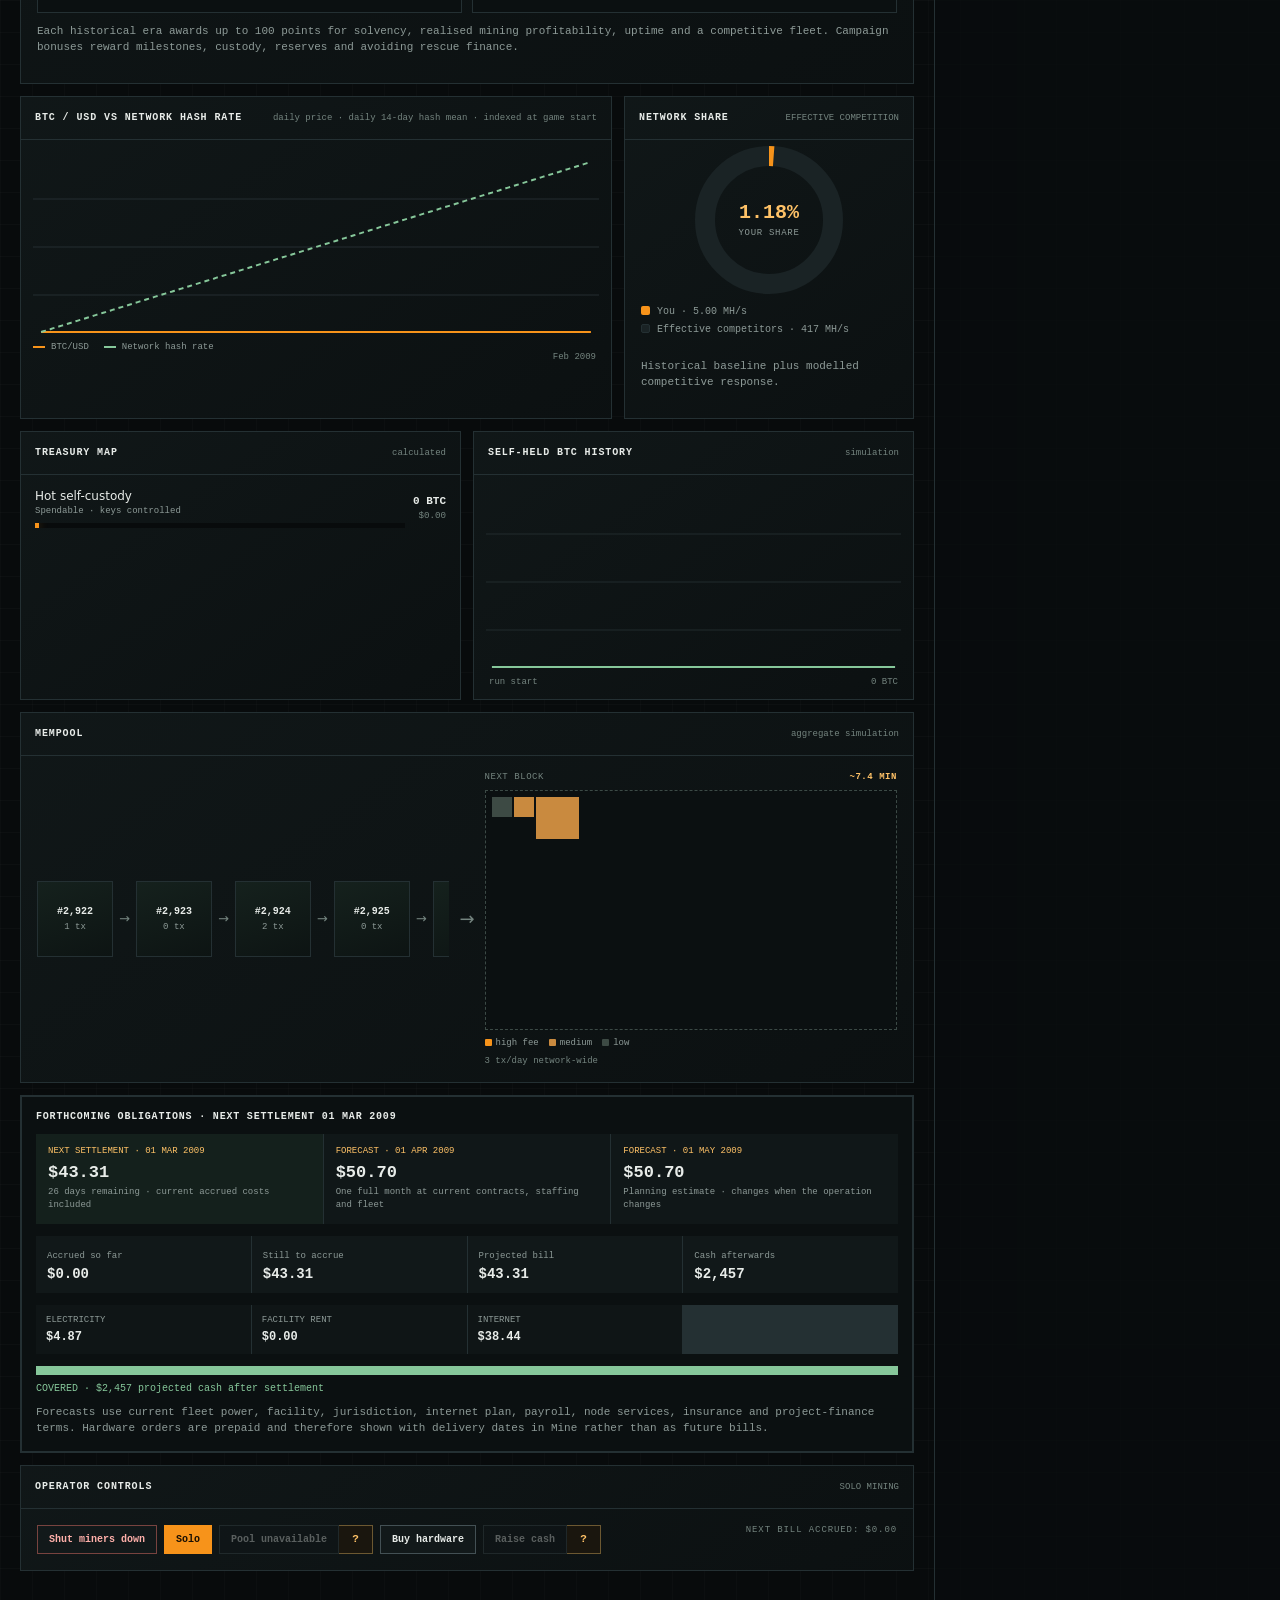
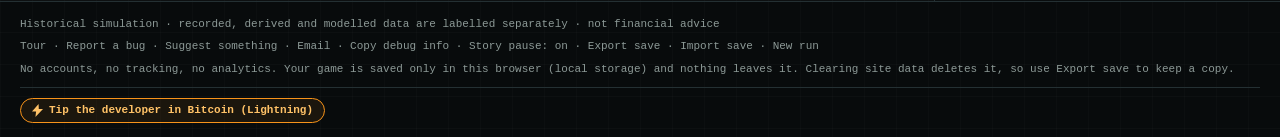
==== commit ae3a1346: "Emergency stop all stays stopped (2.33) Paying a bill restored site power unconditionally, which als" ====
--- a/index.html
+++ b/index.html
@@ -4,7 +4,7 @@
   <meta charset="utf-8">
   <meta name="viewport" content="width=device-width,initial-scale=1">
   <meta name="theme-color" content="#090c0d">
-  <meta name="description" content="Hashrate Alpha 2.32: a game-first history of Bitcoin mining, markets, custody and geopolitics from the Genesis Block to today.">
+  <meta name="description" content="Hashrate Alpha 2.33: a game-first history of Bitcoin mining, markets, custody and geopolitics from the Genesis Block to today.">
   <link rel="icon" type="image/svg+xml" sizes="any" href="favicon.svg">
   <link rel="apple-touch-icon" href="apple-touch-icon.png">
   <meta property="og:type" content="website">
@@ -15,92 +15,92 @@
   <meta property="og:image:width" content="1200">
   <meta property="og:image:height" content="630">
   <meta name="twitter:card" content="summary_large_image">
-  <title>Hashrate Alpha 2.32 — Genesis to Now</title>
-  <link rel="stylesheet" href="src/styles/app.css?v=2.32">
+  <title>Hashrate Alpha 2.33 — Genesis to Now</title>
+  <link rel="stylesheet" href="src/styles/app.css?v=2.33">
 </head>
 <body>
   <div id="app"></div>
-  <script src="src/app/recovery.js?v=2.32"></script>
-  <script src="historical-data.js?v=2.32"></script>
-  <script src="src/config/timeline.js?v=2.32"></script>
-  <script src="src/data/network.js?v=2.32"></script>
-  <script src="src/data/rivals.js?v=2.32"></script>
-  <script src="src/data/hardware.js?v=2.32"></script>
-  <script src="src/data/operations.js?v=2.32"></script>
-  <script src="src/data/progression.js?v=2.32"></script>
-  <script src="src/data/content.js?v=2.32"></script>
-  <script src="src/data/events.js?v=2.32"></script>
-  <script src="src/data/custody.js?v=2.32"></script>
-  <script src="src/data/glossary.js?v=2.32"></script>
-  <script src="src/engine/history.js?v=2.32"></script>
-  <script src="src/engine/immersion.js?v=2.32"></script>
-  <script src="src/engine/connectivity.js?v=2.32"></script>
-  <script src="src/engine/offline.js?v=2.32"></script>
-  <script src="src/engine/thermal.js?v=2.32"></script>
-  <script src="src/engine/fleet-ops.js?v=2.32"></script>
-  <script src="src/engine/secondary.js?v=2.32"></script>
-  <script src="src/engine/nodes.js?v=2.32"></script>
-  <script src="src/engine/operator.js?v=2.32"></script>
-  <script src="src/engine/render-queue.js?v=2.32"></script>
-  <script src="src/engine/save-guard.js?v=2.32"></script>
-  <script src="src/engine/simulation.js?v=2.32"></script>
-  <script src="src/engine/event-effects.js?v=2.32"></script>
-  <script src="src/engine/settlement.js?v=2.32"></script>
-  <script src="src/engine/custody.js?v=2.32"></script>
-  <script src="src/engine/payouts.js?v=2.32"></script>
-  <script src="src/engine/signing.js?v=2.32"></script>
-  <script src="src/engine/treasury.js?v=2.32"></script>
-  <script src="src/engine/losses.js?v=2.32"></script>
-  <script src="src/engine/places.js?v=2.32"></script>
-  <script src="src/engine/hotkey.js?v=2.32"></script>
-  <script src="src/engine/keyholders.js?v=2.32"></script>
-  <script src="src/engine/credit.js?v=2.32"></script>
-  <script src="src/engine/lending.js?v=2.32"></script>
-  <script src="src/engine/facilities.js?v=2.32"></script>
-  <script src="src/engine/maintenance.js?v=2.32"></script>
-  <script src="src/engine/pools.js?v=2.32"></script>
-  <script src="src/engine/actions.js?v=2.32"></script>
-  <script src="src/ui/transaction-preview.js?v=2.32"></script>
-  <script src="src/engine/recap.js?v=2.32"></script>
-  <script src="src/ui/notify.js?v=2.32"></script>
-  <script src="src/ui/presentation.js?v=2.32"></script>
-  <script src="src/ui/art.js?v=2.32"></script>
-  <script src="src/ui/disaster-art.js?v=2.32"></script>
-  <script src="src/ui/tabs/dashboard.js?v=2.32"></script>
-  <script src="src/ui/tabs/pools.js?v=2.32"></script>
-  <script src="src/ui/tabs/mine.js?v=2.32"></script>
-  <script src="src/ui/tabs/ledger.js?v=2.32"></script>
-  <script src="src/ui/tabs/market.js?v=2.32"></script>
-  <script src="src/ui/tabs/operations.js?v=2.32"></script>
-  <script src="src/ui/tabs/treasury.js?v=2.32"></script>
-  <script src="src/ui/tour.js?v=2.32"></script>
-  <script src="src/ui/tabs/method-chapters-fleet.js?v=2.32"></script>
-  <script src="src/ui/tabs/method-chapters.js?v=2.32"></script>
-  <script src="src/ui/tabs/tech.js?v=2.32"></script>
-  <script src="src/ui/tabs/method.js?v=2.32"></script>
-  <script src="src/ui/enhance/repair-bench.js?v=2.32"></script>
-  <script src="src/ui/enhance/mine-power.js?v=2.32"></script>
-  <script src="src/ui/enhance/mine-market.js?v=2.32"></script>
-  <script src="src/ui/enhance/servicing.js?v=2.32"></script>
-  <script src="src/ui/enhance/price-chart.js?v=2.32"></script>
-  <script src="src/ui/floor3d/mount.js?v=2.32"></script>
-  <script src="src/ui/enhance/keys.js?v=2.32"></script>
-  <script src="src/ui/enhance/custody.js?v=2.32"></script>
-  <script src="src/ui/enhance/custody-order.js?v=2.32"></script>
-  <script src="src/ui/enhance/treasury.js?v=2.32"></script>
-  <script src="src/ui/enhance/settlement.js?v=2.32"></script>
-  <script src="src/ui/enhance/places.js?v=2.32"></script>
-  <script src="src/ui/enhance/people.js?v=2.32"></script>
-  <script src="src/ui/enhance/hotkey.js?v=2.32"></script>
-  <script src="src/ui/enhance/counterparties.js?v=2.32"></script>
-  <script src="src/ui/enhance/operations.js?v=2.32"></script>
-  <script src="src/ui/live.js?v=2.32"></script>
-  <script src="src/ui/footer.js?v=2.32"></script>
-  <script src="src/ui/intro-chat.js?v=2.32"></script>
-  <script src="src/ui/offline.js?v=2.32"></script>
-  <script src="src/ui/confetti.js?v=2.32"></script>
-  <script src="src/ui/render.js?v=2.32"></script>
-  <script src="src/app/events.js?v=2.32"></script>
-  <script src="src/app/bootstrap.js?v=2.32"></script>
+  <script src="src/app/recovery.js?v=2.33"></script>
+  <script src="historical-data.js?v=2.33"></script>
+  <script src="src/config/timeline.js?v=2.33"></script>
+  <script src="src/data/network.js?v=2.33"></script>
+  <script src="src/data/rivals.js?v=2.33"></script>
+  <script src="src/data/hardware.js?v=2.33"></script>
+  <script src="src/data/operations.js?v=2.33"></script>
+  <script src="src/data/progression.js?v=2.33"></script>
+  <script src="src/data/content.js?v=2.33"></script>
+  <script src="src/data/events.js?v=2.33"></script>
+  <script src="src/data/custody.js?v=2.33"></script>
+  <script src="src/data/glossary.js?v=2.33"></script>
+  <script src="src/engine/history.js?v=2.33"></script>
+  <script src="src/engine/immersion.js?v=2.33"></script>
+  <script src="src/engine/connectivity.js?v=2.33"></script>
+  <script src="src/engine/offline.js?v=2.33"></script>
+  <script src="src/engine/thermal.js?v=2.33"></script>
+  <script src="src/engine/fleet-ops.js?v=2.33"></script>
+  <script src="src/engine/secondary.js?v=2.33"></script>
+  <script src="src/engine/nodes.js?v=2.33"></script>
+  <script src="src/engine/operator.js?v=2.33"></script>
+  <script src="src/engine/render-queue.js?v=2.33"></script>
+  <script src="src/engine/save-guard.js?v=2.33"></script>
+  <script src="src/engine/simulation.js?v=2.33"></script>
+  <script src="src/engine/event-effects.js?v=2.33"></script>
+  <script src="src/engine/settlement.js?v=2.33"></script>
+  <script src="src/engine/custody.js?v=2.33"></script>
+  <script src="src/engine/payouts.js?v=2.33"></script>
+  <script src="src/engine/signing.js?v=2.33"></script>
+  <script src="src/engine/treasury.js?v=2.33"></script>
+  <script src="src/engine/losses.js?v=2.33"></script>
+  <script src="src/engine/places.js?v=2.33"></script>
+  <script src="src/engine/hotkey.js?v=2.33"></script>
+  <script src="src/engine/keyholders.js?v=2.33"></script>
+  <script src="src/engine/credit.js?v=2.33"></script>
+  <script src="src/engine/lending.js?v=2.33"></script>
+  <script src="src/engine/facilities.js?v=2.33"></script>
+  <script src="src/engine/maintenance.js?v=2.33"></script>
+  <script src="src/engine/pools.js?v=2.33"></script>
+  <script src="src/engine/actions.js?v=2.33"></script>
+  <script src="src/ui/transaction-preview.js?v=2.33"></script>
+  <script src="src/engine/recap.js?v=2.33"></script>
+  <script src="src/ui/notify.js?v=2.33"></script>
+  <script src="src/ui/presentation.js?v=2.33"></script>
+  <script src="src/ui/art.js?v=2.33"></script>
+  <script src="src/ui/disaster-art.js?v=2.33"></script>
+  <script src="src/ui/tabs/dashboard.js?v=2.33"></script>
+  <script src="src/ui/tabs/pools.js?v=2.33"></script>
+  <script src="src/ui/tabs/mine.js?v=2.33"></script>
+  <script src="src/ui/tabs/ledger.js?v=2.33"></script>
+  <script src="src/ui/tabs/market.js?v=2.33"></script>
+  <script src="src/ui/tabs/operations.js?v=2.33"></script>
+  <script src="src/ui/tabs/treasury.js?v=2.33"></script>
+  <script src="src/ui/tour.js?v=2.33"></script>
+  <script src="src/ui/tabs/method-chapters-fleet.js?v=2.33"></script>
+  <script src="src/ui/tabs/method-chapters.js?v=2.33"></script>
+  <script src="src/ui/tabs/tech.js?v=2.33"></script>
+  <script src="src/ui/tabs/method.js?v=2.33"></script>
+  <script src="src/ui/enhance/repair-bench.js?v=2.33"></script>
+  <script src="src/ui/enhance/mine-power.js?v=2.33"></script>
+  <script src="src/ui/enhance/mine-market.js?v=2.33"></script>
+  <script src="src/ui/enhance/servicing.js?v=2.33"></script>
+  <script src="src/ui/enhance/price-chart.js?v=2.33"></script>
+  <script src="src/ui/floor3d/mount.js?v=2.33"></script>
+  <script src="src/ui/enhance/keys.js?v=2.33"></script>
+  <script src="src/ui/enhance/custody.js?v=2.33"></script>
+  <script src="src/ui/enhance/custody-order.js?v=2.33"></script>
+  <script src="src/ui/enhance/treasury.js?v=2.33"></script>
+  <script src="src/ui/enhance/settlement.js?v=2.33"></script>
+  <script src="src/ui/enhance/places.js?v=2.33"></script>
+  <script src="src/ui/enhance/people.js?v=2.33"></script>
+  <script src="src/ui/enhance/hotkey.js?v=2.33"></script>
+  <script src="src/ui/enhance/counterparties.js?v=2.33"></script>
+  <script src="src/ui/enhance/operations.js?v=2.33"></script>
+  <script src="src/ui/live.js?v=2.33"></script>
+  <script src="src/ui/footer.js?v=2.33"></script>
+  <script src="src/ui/intro-chat.js?v=2.33"></script>
+  <script src="src/ui/offline.js?v=2.33"></script>
+  <script src="src/ui/confetti.js?v=2.33"></script>
+  <script src="src/ui/render.js?v=2.33"></script>
+  <script src="src/app/events.js?v=2.33"></script>
+  <script src="src/app/bootstrap.js?v=2.33"></script>
 </body>
 </html>
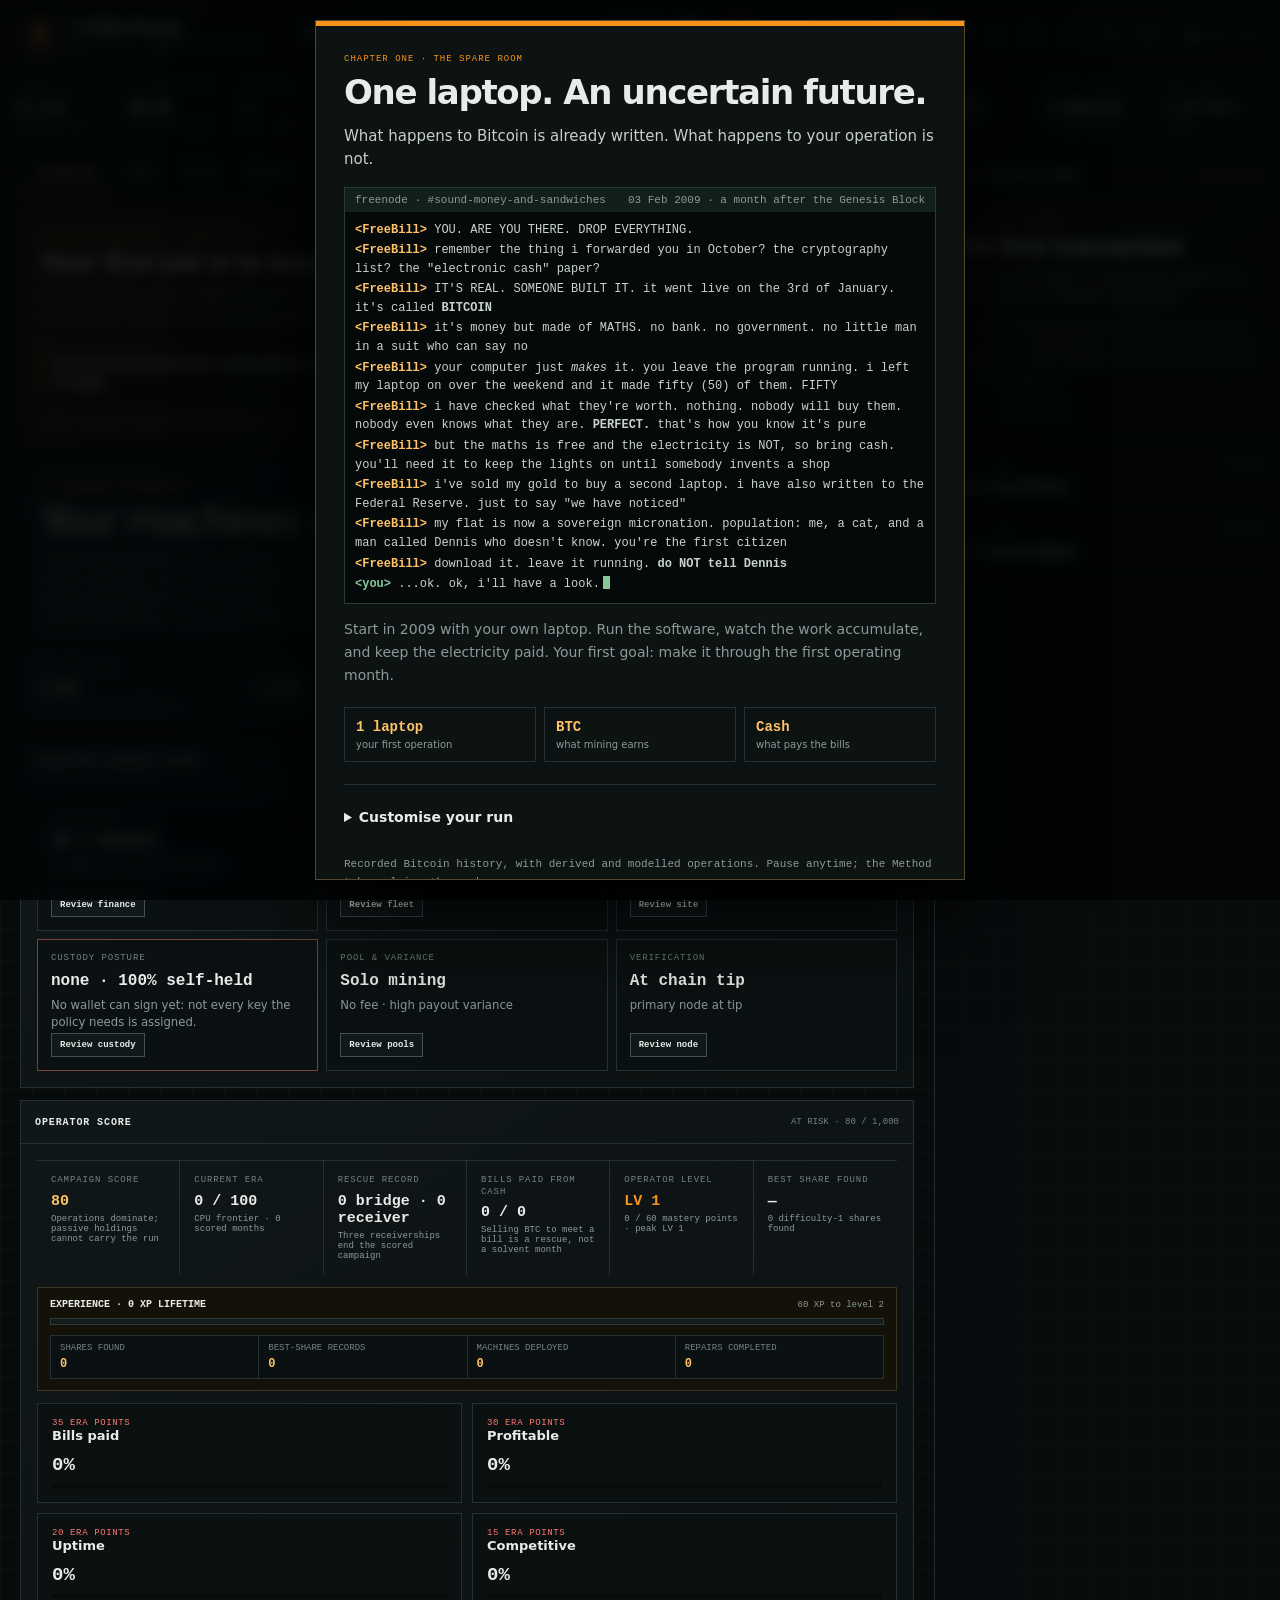
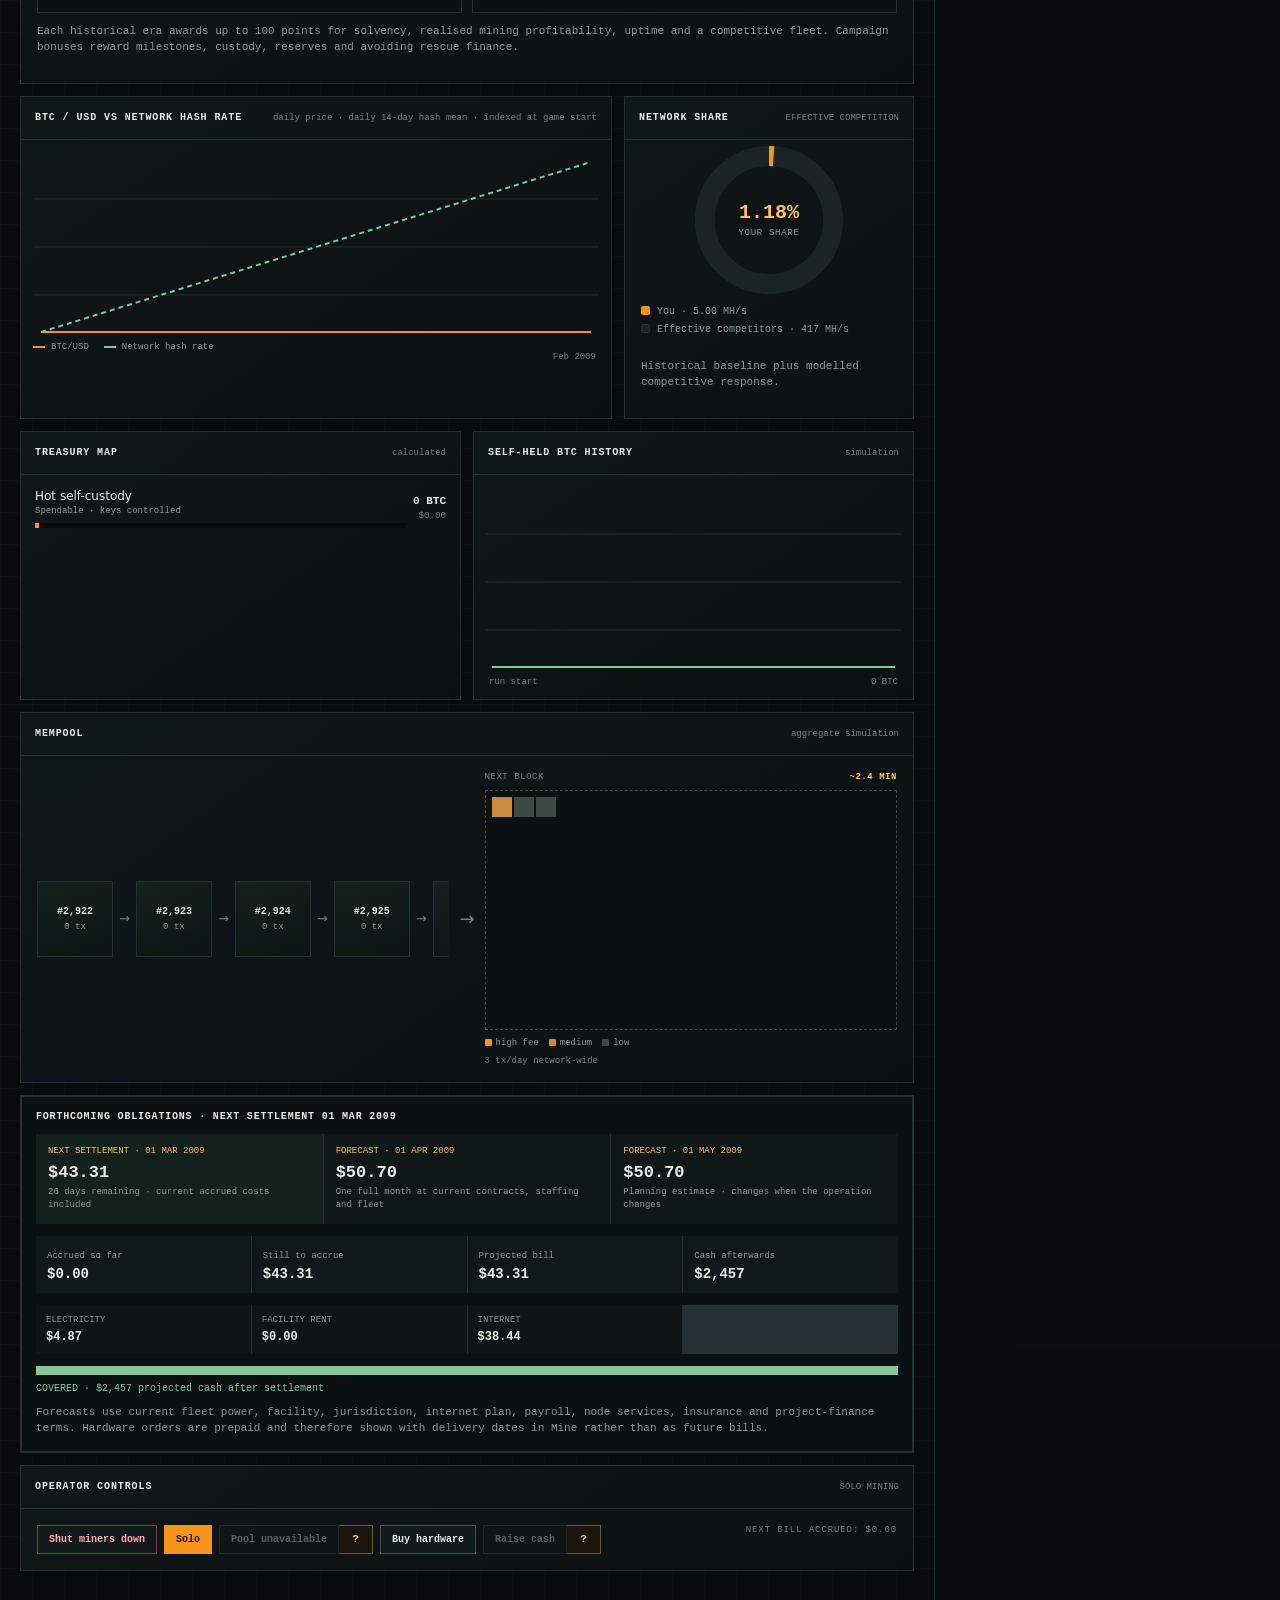
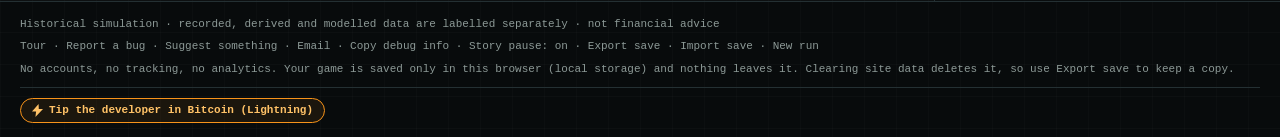
==== commit 5a82e71c: "Timechain Beta 1.0 Hashrate becomes Timechain: the header, title, share image, 404, README and ARCHI" ====
--- a/index.html
+++ b/index.html
@@ -4,103 +4,103 @@
   <meta charset="utf-8">
   <meta name="viewport" content="width=device-width,initial-scale=1">
   <meta name="theme-color" content="#090c0d">
-  <meta name="description" content="Hashrate Alpha 2.33: a game-first history of Bitcoin mining, markets, custody and geopolitics from the Genesis Block to today.">
+  <meta name="description" content="Timechain Beta 1.0: a game-first history of Bitcoin mining, markets, custody and geopolitics from the Genesis Block to today.">
   <link rel="icon" type="image/svg+xml" sizes="any" href="favicon.svg">
   <link rel="apple-touch-icon" href="apple-touch-icon.png">
   <meta property="og:type" content="website">
-  <meta property="og:title" content="Hashrate: a game-first history of Bitcoin mining">
-  <meta property="og:description" content="Run a mine from the Genesis Block to today, with recorded price, hash rate and difficulty. Free, in your browser, no account.">
-  <meta property="og:url" content="https://mja1337.github.io/hashrate-game/">
-  <meta property="og:image" content="https://mja1337.github.io/hashrate-game/og.png">
+  <meta property="og:title" content="Timechain: a game-first history of Bitcoin">
+  <meta property="og:description" content="Mine, keep your keys safe and stay solvent from the Genesis Block to today, with recorded price, hash rate and difficulty. Free, in your browser, no account.">
+  <meta property="og:url" content="https://mja1337.github.io/timechain/">
+  <meta property="og:image" content="https://mja1337.github.io/timechain/og.png">
   <meta property="og:image:width" content="1200">
   <meta property="og:image:height" content="630">
   <meta name="twitter:card" content="summary_large_image">
-  <title>Hashrate Alpha 2.33 — Genesis to Now</title>
-  <link rel="stylesheet" href="src/styles/app.css?v=2.33">
+  <title>Timechain Beta 1.0 — Genesis to Now</title>
+  <link rel="stylesheet" href="src/styles/app.css?v=1.0">
 </head>
 <body>
   <div id="app"></div>
-  <script src="src/app/recovery.js?v=2.33"></script>
-  <script src="historical-data.js?v=2.33"></script>
-  <script src="src/config/timeline.js?v=2.33"></script>
-  <script src="src/data/network.js?v=2.33"></script>
-  <script src="src/data/rivals.js?v=2.33"></script>
-  <script src="src/data/hardware.js?v=2.33"></script>
-  <script src="src/data/operations.js?v=2.33"></script>
-  <script src="src/data/progression.js?v=2.33"></script>
-  <script src="src/data/content.js?v=2.33"></script>
-  <script src="src/data/events.js?v=2.33"></script>
-  <script src="src/data/custody.js?v=2.33"></script>
-  <script src="src/data/glossary.js?v=2.33"></script>
-  <script src="src/engine/history.js?v=2.33"></script>
-  <script src="src/engine/immersion.js?v=2.33"></script>
-  <script src="src/engine/connectivity.js?v=2.33"></script>
-  <script src="src/engine/offline.js?v=2.33"></script>
-  <script src="src/engine/thermal.js?v=2.33"></script>
-  <script src="src/engine/fleet-ops.js?v=2.33"></script>
-  <script src="src/engine/secondary.js?v=2.33"></script>
-  <script src="src/engine/nodes.js?v=2.33"></script>
-  <script src="src/engine/operator.js?v=2.33"></script>
-  <script src="src/engine/render-queue.js?v=2.33"></script>
-  <script src="src/engine/save-guard.js?v=2.33"></script>
-  <script src="src/engine/simulation.js?v=2.33"></script>
-  <script src="src/engine/event-effects.js?v=2.33"></script>
-  <script src="src/engine/settlement.js?v=2.33"></script>
-  <script src="src/engine/custody.js?v=2.33"></script>
-  <script src="src/engine/payouts.js?v=2.33"></script>
-  <script src="src/engine/signing.js?v=2.33"></script>
-  <script src="src/engine/treasury.js?v=2.33"></script>
-  <script src="src/engine/losses.js?v=2.33"></script>
-  <script src="src/engine/places.js?v=2.33"></script>
-  <script src="src/engine/hotkey.js?v=2.33"></script>
-  <script src="src/engine/keyholders.js?v=2.33"></script>
-  <script src="src/engine/credit.js?v=2.33"></script>
-  <script src="src/engine/lending.js?v=2.33"></script>
-  <script src="src/engine/facilities.js?v=2.33"></script>
-  <script src="src/engine/maintenance.js?v=2.33"></script>
-  <script src="src/engine/pools.js?v=2.33"></script>
-  <script src="src/engine/actions.js?v=2.33"></script>
-  <script src="src/ui/transaction-preview.js?v=2.33"></script>
-  <script src="src/engine/recap.js?v=2.33"></script>
-  <script src="src/ui/notify.js?v=2.33"></script>
-  <script src="src/ui/presentation.js?v=2.33"></script>
-  <script src="src/ui/art.js?v=2.33"></script>
-  <script src="src/ui/disaster-art.js?v=2.33"></script>
-  <script src="src/ui/tabs/dashboard.js?v=2.33"></script>
-  <script src="src/ui/tabs/pools.js?v=2.33"></script>
-  <script src="src/ui/tabs/mine.js?v=2.33"></script>
-  <script src="src/ui/tabs/ledger.js?v=2.33"></script>
-  <script src="src/ui/tabs/market.js?v=2.33"></script>
-  <script src="src/ui/tabs/operations.js?v=2.33"></script>
-  <script src="src/ui/tabs/treasury.js?v=2.33"></script>
-  <script src="src/ui/tour.js?v=2.33"></script>
-  <script src="src/ui/tabs/method-chapters-fleet.js?v=2.33"></script>
-  <script src="src/ui/tabs/method-chapters.js?v=2.33"></script>
-  <script src="src/ui/tabs/tech.js?v=2.33"></script>
-  <script src="src/ui/tabs/method.js?v=2.33"></script>
-  <script src="src/ui/enhance/repair-bench.js?v=2.33"></script>
-  <script src="src/ui/enhance/mine-power.js?v=2.33"></script>
-  <script src="src/ui/enhance/mine-market.js?v=2.33"></script>
-  <script src="src/ui/enhance/servicing.js?v=2.33"></script>
-  <script src="src/ui/enhance/price-chart.js?v=2.33"></script>
-  <script src="src/ui/floor3d/mount.js?v=2.33"></script>
-  <script src="src/ui/enhance/keys.js?v=2.33"></script>
-  <script src="src/ui/enhance/custody.js?v=2.33"></script>
-  <script src="src/ui/enhance/custody-order.js?v=2.33"></script>
-  <script src="src/ui/enhance/treasury.js?v=2.33"></script>
-  <script src="src/ui/enhance/settlement.js?v=2.33"></script>
-  <script src="src/ui/enhance/places.js?v=2.33"></script>
-  <script src="src/ui/enhance/people.js?v=2.33"></script>
-  <script src="src/ui/enhance/hotkey.js?v=2.33"></script>
-  <script src="src/ui/enhance/counterparties.js?v=2.33"></script>
-  <script src="src/ui/enhance/operations.js?v=2.33"></script>
-  <script src="src/ui/live.js?v=2.33"></script>
-  <script src="src/ui/footer.js?v=2.33"></script>
-  <script src="src/ui/intro-chat.js?v=2.33"></script>
-  <script src="src/ui/offline.js?v=2.33"></script>
-  <script src="src/ui/confetti.js?v=2.33"></script>
-  <script src="src/ui/render.js?v=2.33"></script>
-  <script src="src/app/events.js?v=2.33"></script>
-  <script src="src/app/bootstrap.js?v=2.33"></script>
+  <script src="src/app/recovery.js?v=1.0"></script>
+  <script src="historical-data.js?v=1.0"></script>
+  <script src="src/config/timeline.js?v=1.0"></script>
+  <script src="src/data/network.js?v=1.0"></script>
+  <script src="src/data/rivals.js?v=1.0"></script>
+  <script src="src/data/hardware.js?v=1.0"></script>
+  <script src="src/data/operations.js?v=1.0"></script>
+  <script src="src/data/progression.js?v=1.0"></script>
+  <script src="src/data/content.js?v=1.0"></script>
+  <script src="src/data/events.js?v=1.0"></script>
+  <script src="src/data/custody.js?v=1.0"></script>
+  <script src="src/data/glossary.js?v=1.0"></script>
+  <script src="src/engine/history.js?v=1.0"></script>
+  <script src="src/engine/immersion.js?v=1.0"></script>
+  <script src="src/engine/connectivity.js?v=1.0"></script>
+  <script src="src/engine/offline.js?v=1.0"></script>
+  <script src="src/engine/thermal.js?v=1.0"></script>
+  <script src="src/engine/fleet-ops.js?v=1.0"></script>
+  <script src="src/engine/secondary.js?v=1.0"></script>
+  <script src="src/engine/nodes.js?v=1.0"></script>
+  <script src="src/engine/operator.js?v=1.0"></script>
+  <script src="src/engine/render-queue.js?v=1.0"></script>
+  <script src="src/engine/save-guard.js?v=1.0"></script>
+  <script src="src/engine/simulation.js?v=1.0"></script>
+  <script src="src/engine/event-effects.js?v=1.0"></script>
+  <script src="src/engine/settlement.js?v=1.0"></script>
+  <script src="src/engine/custody.js?v=1.0"></script>
+  <script src="src/engine/payouts.js?v=1.0"></script>
+  <script src="src/engine/signing.js?v=1.0"></script>
+  <script src="src/engine/treasury.js?v=1.0"></script>
+  <script src="src/engine/losses.js?v=1.0"></script>
+  <script src="src/engine/places.js?v=1.0"></script>
+  <script src="src/engine/hotkey.js?v=1.0"></script>
+  <script src="src/engine/keyholders.js?v=1.0"></script>
+  <script src="src/engine/credit.js?v=1.0"></script>
+  <script src="src/engine/lending.js?v=1.0"></script>
+  <script src="src/engine/facilities.js?v=1.0"></script>
+  <script src="src/engine/maintenance.js?v=1.0"></script>
+  <script src="src/engine/pools.js?v=1.0"></script>
+  <script src="src/engine/actions.js?v=1.0"></script>
+  <script src="src/ui/transaction-preview.js?v=1.0"></script>
+  <script src="src/engine/recap.js?v=1.0"></script>
+  <script src="src/ui/notify.js?v=1.0"></script>
+  <script src="src/ui/presentation.js?v=1.0"></script>
+  <script src="src/ui/art.js?v=1.0"></script>
+  <script src="src/ui/disaster-art.js?v=1.0"></script>
+  <script src="src/ui/tabs/dashboard.js?v=1.0"></script>
+  <script src="src/ui/tabs/pools.js?v=1.0"></script>
+  <script src="src/ui/tabs/mine.js?v=1.0"></script>
+  <script src="src/ui/tabs/ledger.js?v=1.0"></script>
+  <script src="src/ui/tabs/market.js?v=1.0"></script>
+  <script src="src/ui/tabs/operations.js?v=1.0"></script>
+  <script src="src/ui/tabs/treasury.js?v=1.0"></script>
+  <script src="src/ui/tour.js?v=1.0"></script>
+  <script src="src/ui/tabs/method-chapters-fleet.js?v=1.0"></script>
+  <script src="src/ui/tabs/method-chapters.js?v=1.0"></script>
+  <script src="src/ui/tabs/tech.js?v=1.0"></script>
+  <script src="src/ui/tabs/method.js?v=1.0"></script>
+  <script src="src/ui/enhance/repair-bench.js?v=1.0"></script>
+  <script src="src/ui/enhance/mine-power.js?v=1.0"></script>
+  <script src="src/ui/enhance/mine-market.js?v=1.0"></script>
+  <script src="src/ui/enhance/servicing.js?v=1.0"></script>
+  <script src="src/ui/enhance/price-chart.js?v=1.0"></script>
+  <script src="src/ui/floor3d/mount.js?v=1.0"></script>
+  <script src="src/ui/enhance/keys.js?v=1.0"></script>
+  <script src="src/ui/enhance/custody.js?v=1.0"></script>
+  <script src="src/ui/enhance/custody-order.js?v=1.0"></script>
+  <script src="src/ui/enhance/treasury.js?v=1.0"></script>
+  <script src="src/ui/enhance/settlement.js?v=1.0"></script>
+  <script src="src/ui/enhance/places.js?v=1.0"></script>
+  <script src="src/ui/enhance/people.js?v=1.0"></script>
+  <script src="src/ui/enhance/hotkey.js?v=1.0"></script>
+  <script src="src/ui/enhance/counterparties.js?v=1.0"></script>
+  <script src="src/ui/enhance/operations.js?v=1.0"></script>
+  <script src="src/ui/live.js?v=1.0"></script>
+  <script src="src/ui/footer.js?v=1.0"></script>
+  <script src="src/ui/intro-chat.js?v=1.0"></script>
+  <script src="src/ui/offline.js?v=1.0"></script>
+  <script src="src/ui/confetti.js?v=1.0"></script>
+  <script src="src/ui/render.js?v=1.0"></script>
+  <script src="src/app/events.js?v=1.0"></script>
+  <script src="src/app/bootstrap.js?v=1.0"></script>
 </body>
 </html>
--- a/src/styles/app.css
+++ b/src/styles/app.css
@@ -490,3 +490,4 @@
 .irc-log{padding:8px 0;font:12px/1.55 var(--mono);color:#c8d3cf}.irc-line{padding:1px 10px}.irc-nick{color:var(--orange2);font-weight:700}.irc-you{color:var(--green)}.irc-sys{color:var(--dim)}
 .irc-cursor{display:inline-block;width:7px;height:13px;margin-left:3px;vertical-align:-2px;background:var(--green);animation:irc-blink 1s steps(2) infinite}@keyframes irc-blink{50%{opacity:0}}
 @media(prefers-reduced-motion:reduce){.irc-cursor{animation:none}}
+a.coin{text-decoration:none;cursor:pointer;transition:border-color .12s,background .12s}a.coin:hover{border-color:var(--orange);background:#241a0c}a.coin:focus-visible{outline:2px solid var(--orange);outline-offset:2px}
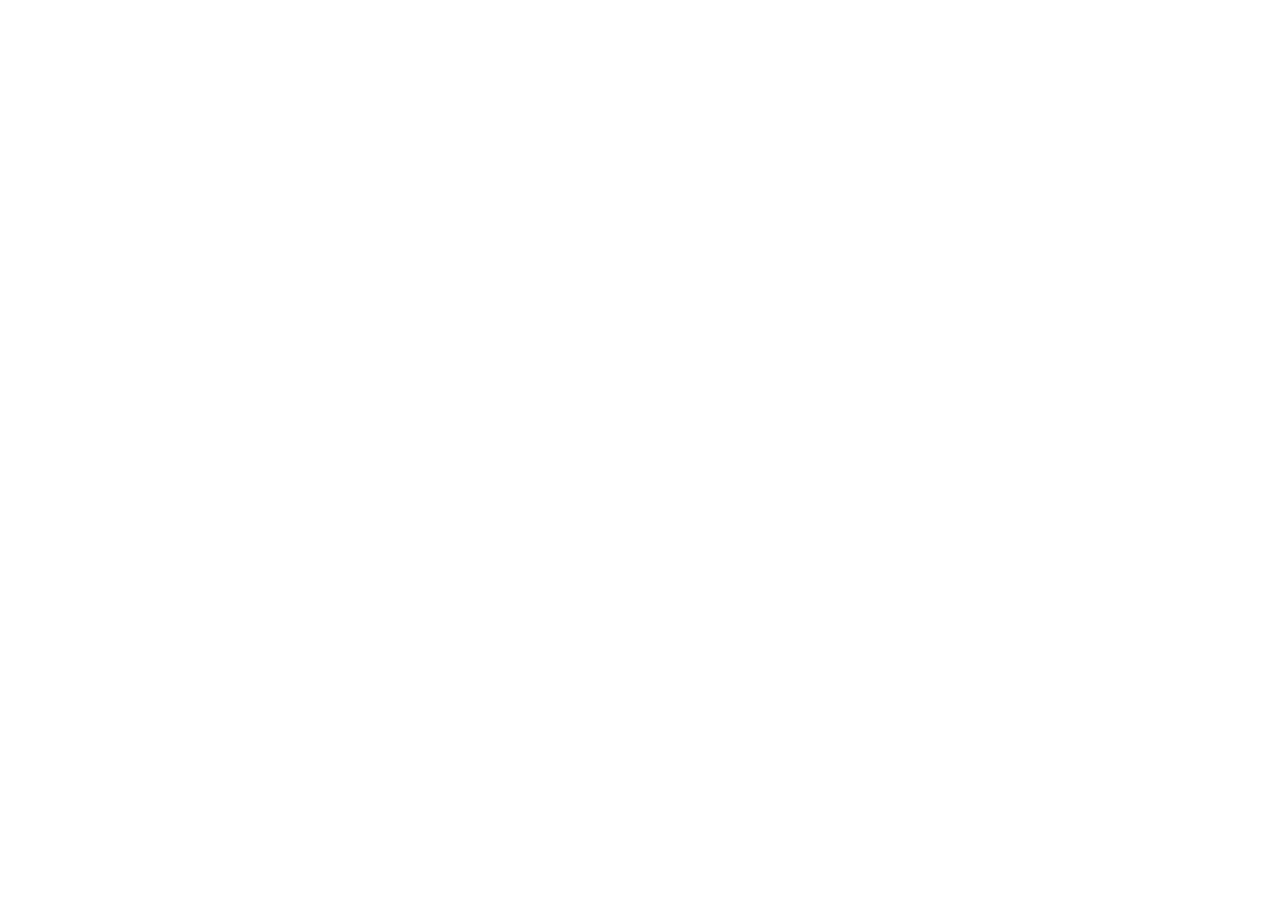
==== commit 8f9e894d: "Replace the game with a redirect to Timechain GitHub Pages already serves the main branch root, so a" ====
--- a/index.html
+++ b/index.html
@@ -2,105 +2,12 @@
 <html lang="en">
 <head>
   <meta charset="utf-8">
-  <meta name="viewport" content="width=device-width,initial-scale=1">
-  <meta name="theme-color" content="#090c0d">
-  <meta name="description" content="Timechain Beta 1.0: a game-first history of Bitcoin mining, markets, custody and geopolitics from the Genesis Block to today.">
-  <link rel="icon" type="image/svg+xml" sizes="any" href="favicon.svg">
-  <link rel="apple-touch-icon" href="apple-touch-icon.png">
-  <meta property="og:type" content="website">
-  <meta property="og:title" content="Timechain: a game-first history of Bitcoin">
-  <meta property="og:description" content="Mine, keep your keys safe and stay solvent from the Genesis Block to today, with recorded price, hash rate and difficulty. Free, in your browser, no account.">
-  <meta property="og:url" content="https://mja1337.github.io/timechain/">
-  <meta property="og:image" content="https://mja1337.github.io/timechain/og.png">
-  <meta property="og:image:width" content="1200">
-  <meta property="og:image:height" content="630">
-  <meta name="twitter:card" content="summary_large_image">
-  <title>Timechain Beta 1.0 — Genesis to Now</title>
-  <link rel="stylesheet" href="src/styles/app.css?v=1.0">
+  <meta name="viewport" content="width=device-width, initial-scale=1">
+  <title>Hashrate Game has moved</title>
+  <meta http-equiv="refresh" content="0; url=https://mja1337.github.io/timechain/">
+  <script>location.replace("https://mja1337.github.io/timechain/");</script>
 </head>
 <body>
-  <div id="app"></div>
-  <script src="src/app/recovery.js?v=1.0"></script>
-  <script src="historical-data.js?v=1.0"></script>
-  <script src="src/config/timeline.js?v=1.0"></script>
-  <script src="src/data/network.js?v=1.0"></script>
-  <script src="src/data/rivals.js?v=1.0"></script>
-  <script src="src/data/hardware.js?v=1.0"></script>
-  <script src="src/data/operations.js?v=1.0"></script>
-  <script src="src/data/progression.js?v=1.0"></script>
-  <script src="src/data/content.js?v=1.0"></script>
-  <script src="src/data/events.js?v=1.0"></script>
-  <script src="src/data/custody.js?v=1.0"></script>
-  <script src="src/data/glossary.js?v=1.0"></script>
-  <script src="src/engine/history.js?v=1.0"></script>
-  <script src="src/engine/immersion.js?v=1.0"></script>
-  <script src="src/engine/connectivity.js?v=1.0"></script>
-  <script src="src/engine/offline.js?v=1.0"></script>
-  <script src="src/engine/thermal.js?v=1.0"></script>
-  <script src="src/engine/fleet-ops.js?v=1.0"></script>
-  <script src="src/engine/secondary.js?v=1.0"></script>
-  <script src="src/engine/nodes.js?v=1.0"></script>
-  <script src="src/engine/operator.js?v=1.0"></script>
-  <script src="src/engine/render-queue.js?v=1.0"></script>
-  <script src="src/engine/save-guard.js?v=1.0"></script>
-  <script src="src/engine/simulation.js?v=1.0"></script>
-  <script src="src/engine/event-effects.js?v=1.0"></script>
-  <script src="src/engine/settlement.js?v=1.0"></script>
-  <script src="src/engine/custody.js?v=1.0"></script>
-  <script src="src/engine/payouts.js?v=1.0"></script>
-  <script src="src/engine/signing.js?v=1.0"></script>
-  <script src="src/engine/treasury.js?v=1.0"></script>
-  <script src="src/engine/losses.js?v=1.0"></script>
-  <script src="src/engine/places.js?v=1.0"></script>
-  <script src="src/engine/hotkey.js?v=1.0"></script>
-  <script src="src/engine/keyholders.js?v=1.0"></script>
-  <script src="src/engine/credit.js?v=1.0"></script>
-  <script src="src/engine/lending.js?v=1.0"></script>
-  <script src="src/engine/facilities.js?v=1.0"></script>
-  <script src="src/engine/maintenance.js?v=1.0"></script>
-  <script src="src/engine/pools.js?v=1.0"></script>
-  <script src="src/engine/actions.js?v=1.0"></script>
-  <script src="src/ui/transaction-preview.js?v=1.0"></script>
-  <script src="src/engine/recap.js?v=1.0"></script>
-  <script src="src/ui/notify.js?v=1.0"></script>
-  <script src="src/ui/presentation.js?v=1.0"></script>
-  <script src="src/ui/art.js?v=1.0"></script>
-  <script src="src/ui/disaster-art.js?v=1.0"></script>
-  <script src="src/ui/tabs/dashboard.js?v=1.0"></script>
-  <script src="src/ui/tabs/pools.js?v=1.0"></script>
-  <script src="src/ui/tabs/mine.js?v=1.0"></script>
-  <script src="src/ui/tabs/ledger.js?v=1.0"></script>
-  <script src="src/ui/tabs/market.js?v=1.0"></script>
-  <script src="src/ui/tabs/operations.js?v=1.0"></script>
-  <script src="src/ui/tabs/treasury.js?v=1.0"></script>
-  <script src="src/ui/tour.js?v=1.0"></script>
-  <script src="src/ui/tabs/method-chapters-fleet.js?v=1.0"></script>
-  <script src="src/ui/tabs/method-chapters.js?v=1.0"></script>
-  <script src="src/ui/tabs/tech.js?v=1.0"></script>
-  <script src="src/ui/tabs/method.js?v=1.0"></script>
-  <script src="src/ui/enhance/repair-bench.js?v=1.0"></script>
-  <script src="src/ui/enhance/mine-power.js?v=1.0"></script>
-  <script src="src/ui/enhance/mine-market.js?v=1.0"></script>
-  <script src="src/ui/enhance/servicing.js?v=1.0"></script>
-  <script src="src/ui/enhance/price-chart.js?v=1.0"></script>
-  <script src="src/ui/floor3d/mount.js?v=1.0"></script>
-  <script src="src/ui/enhance/keys.js?v=1.0"></script>
-  <script src="src/ui/enhance/custody.js?v=1.0"></script>
-  <script src="src/ui/enhance/custody-order.js?v=1.0"></script>
-  <script src="src/ui/enhance/treasury.js?v=1.0"></script>
-  <script src="src/ui/enhance/settlement.js?v=1.0"></script>
-  <script src="src/ui/enhance/places.js?v=1.0"></script>
-  <script src="src/ui/enhance/people.js?v=1.0"></script>
-  <script src="src/ui/enhance/hotkey.js?v=1.0"></script>
-  <script src="src/ui/enhance/counterparties.js?v=1.0"></script>
-  <script src="src/ui/enhance/operations.js?v=1.0"></script>
-  <script src="src/ui/live.js?v=1.0"></script>
-  <script src="src/ui/footer.js?v=1.0"></script>
-  <script src="src/ui/intro-chat.js?v=1.0"></script>
-  <script src="src/ui/offline.js?v=1.0"></script>
-  <script src="src/ui/confetti.js?v=1.0"></script>
-  <script src="src/ui/render.js?v=1.0"></script>
-  <script src="src/app/events.js?v=1.0"></script>
-  <script src="src/app/bootstrap.js?v=1.0"></script>
+  <p>Hashrate Game has moved. It's now <a href="https://mja1337.github.io/timechain/">Timechain (beta)</a>.</p>
 </body>
 </html>
